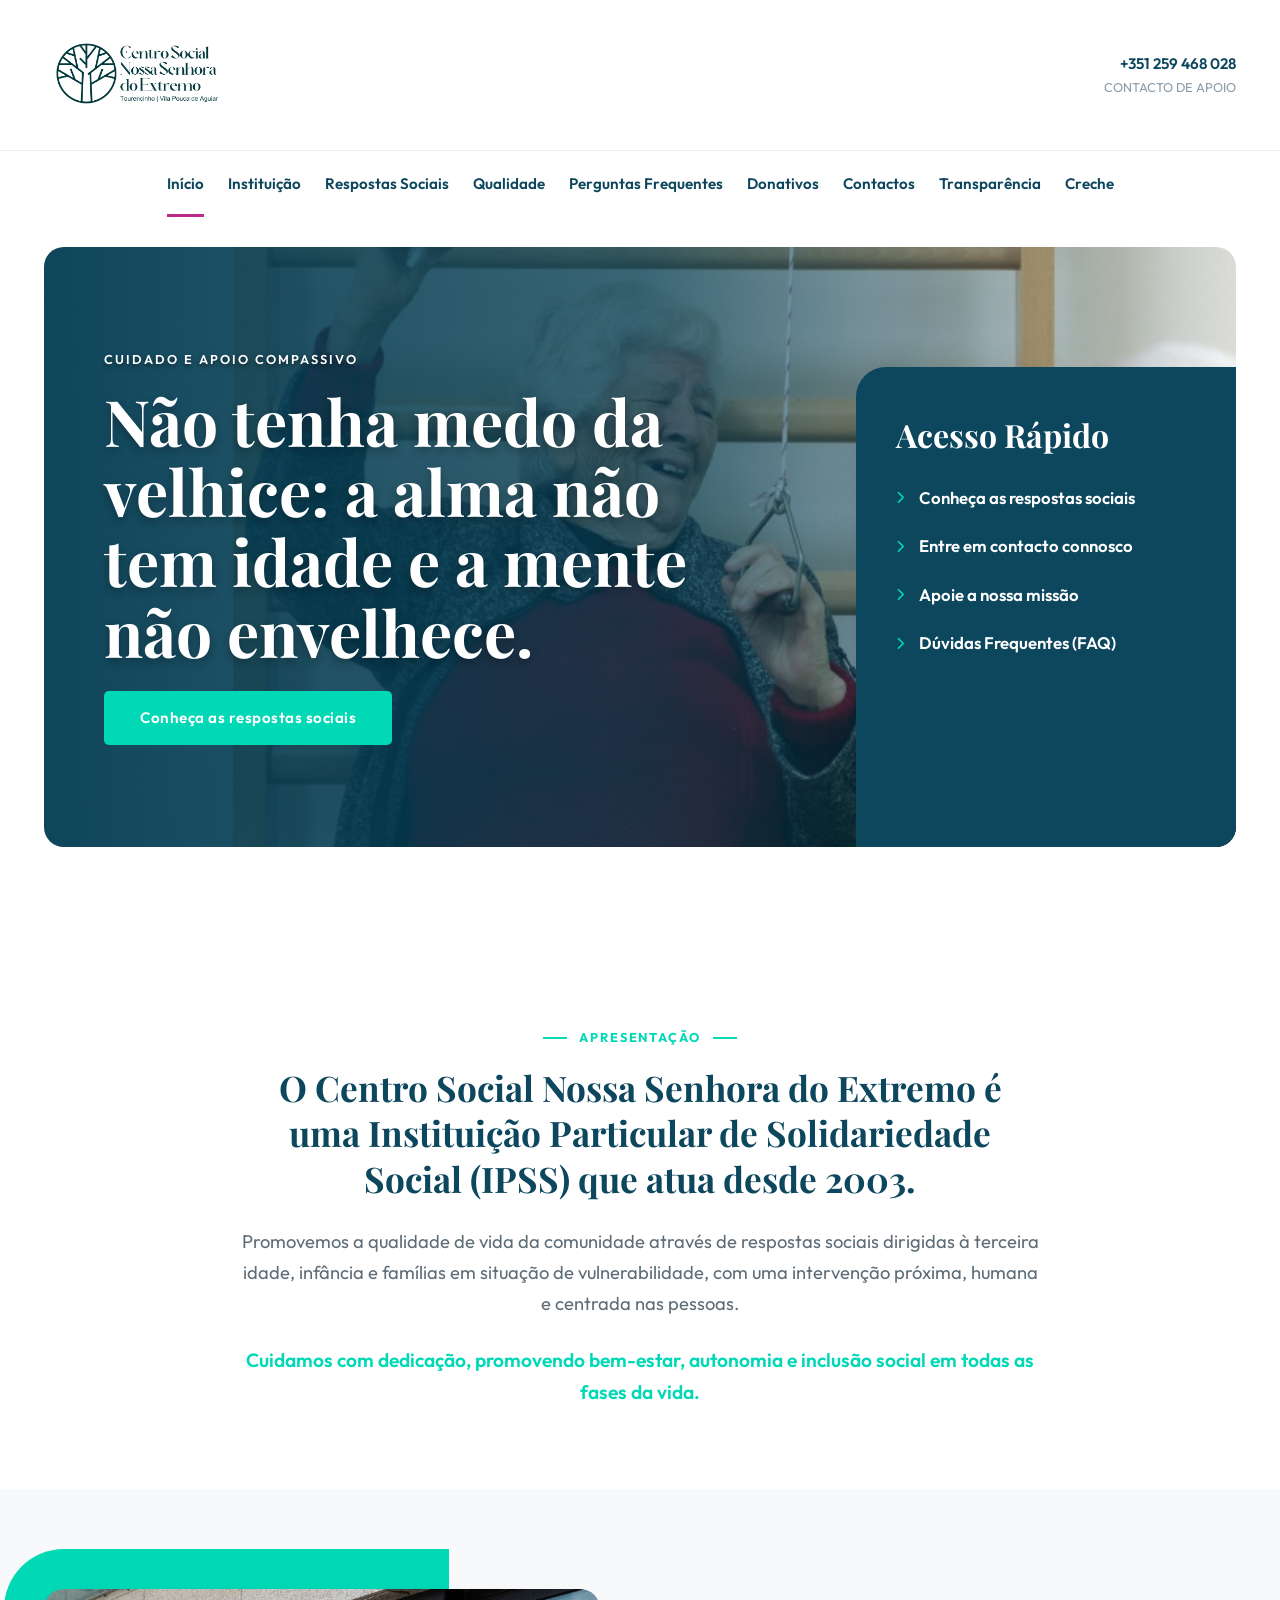
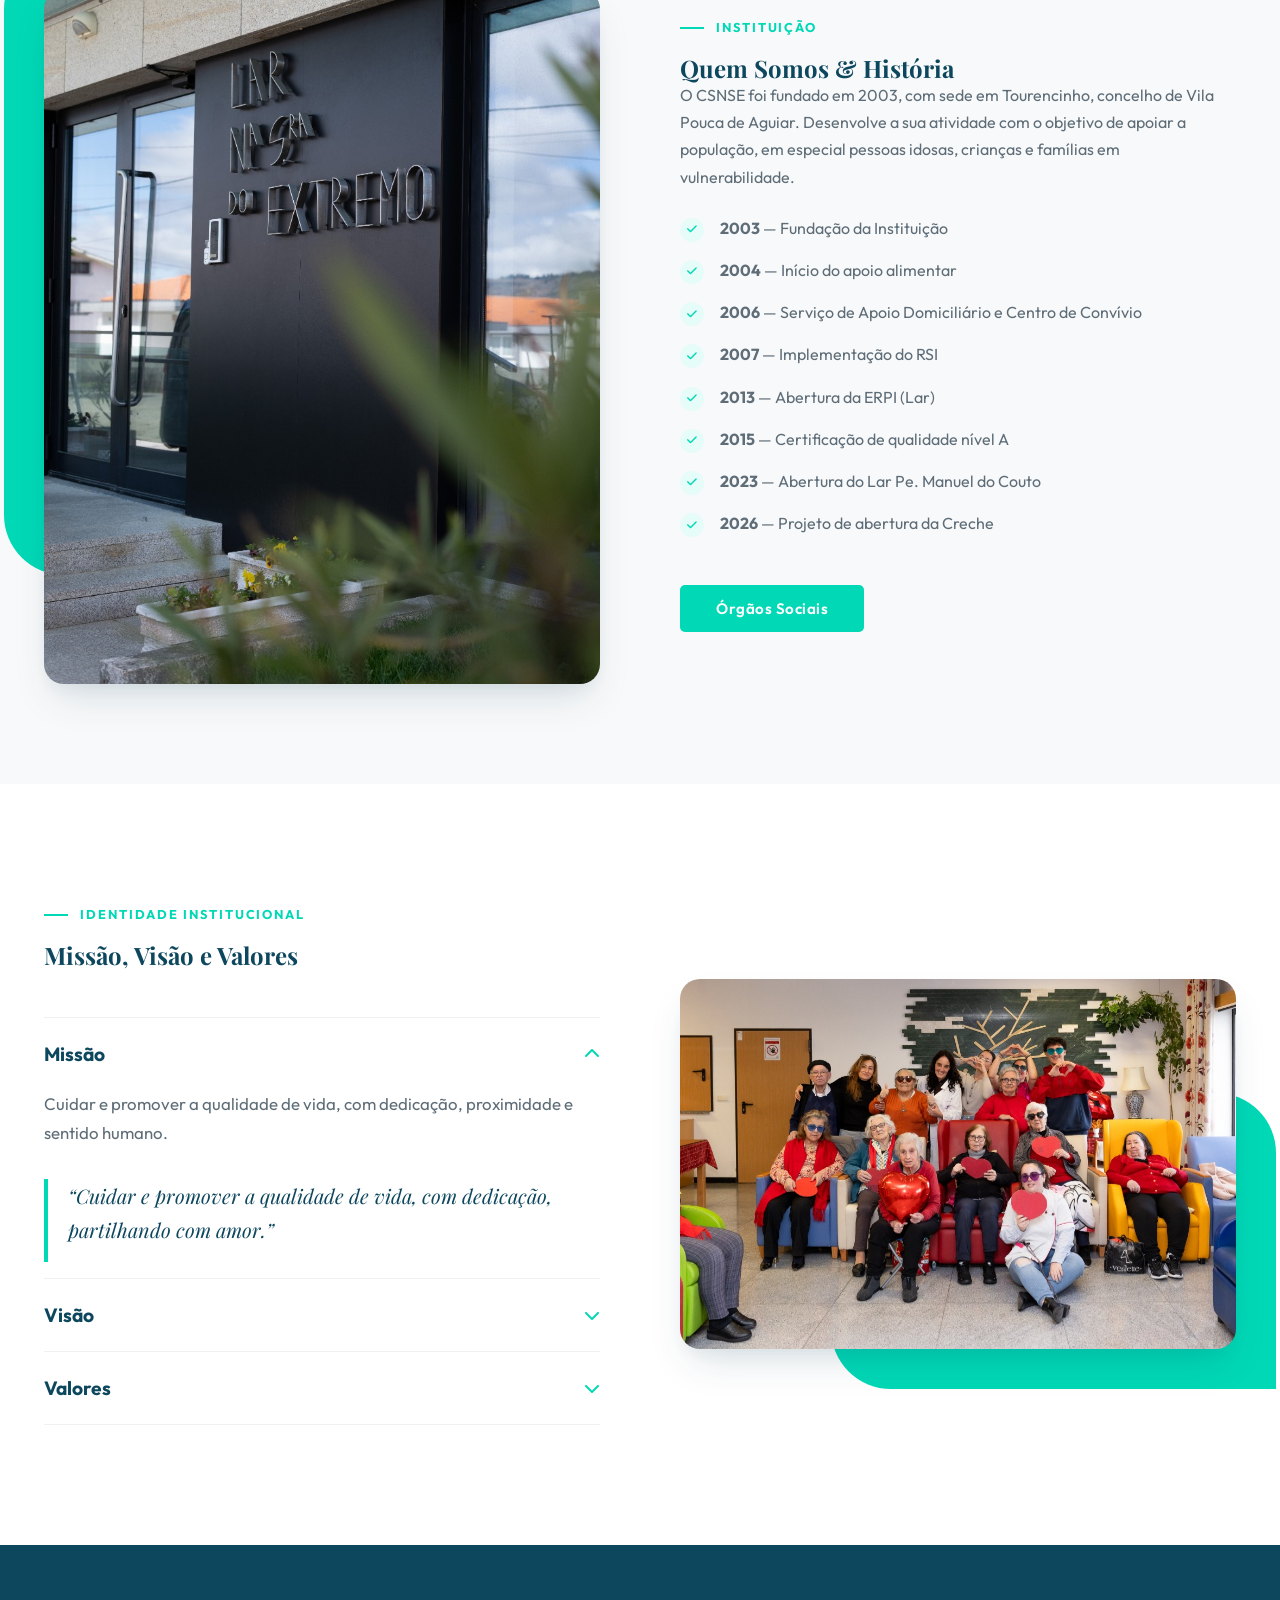
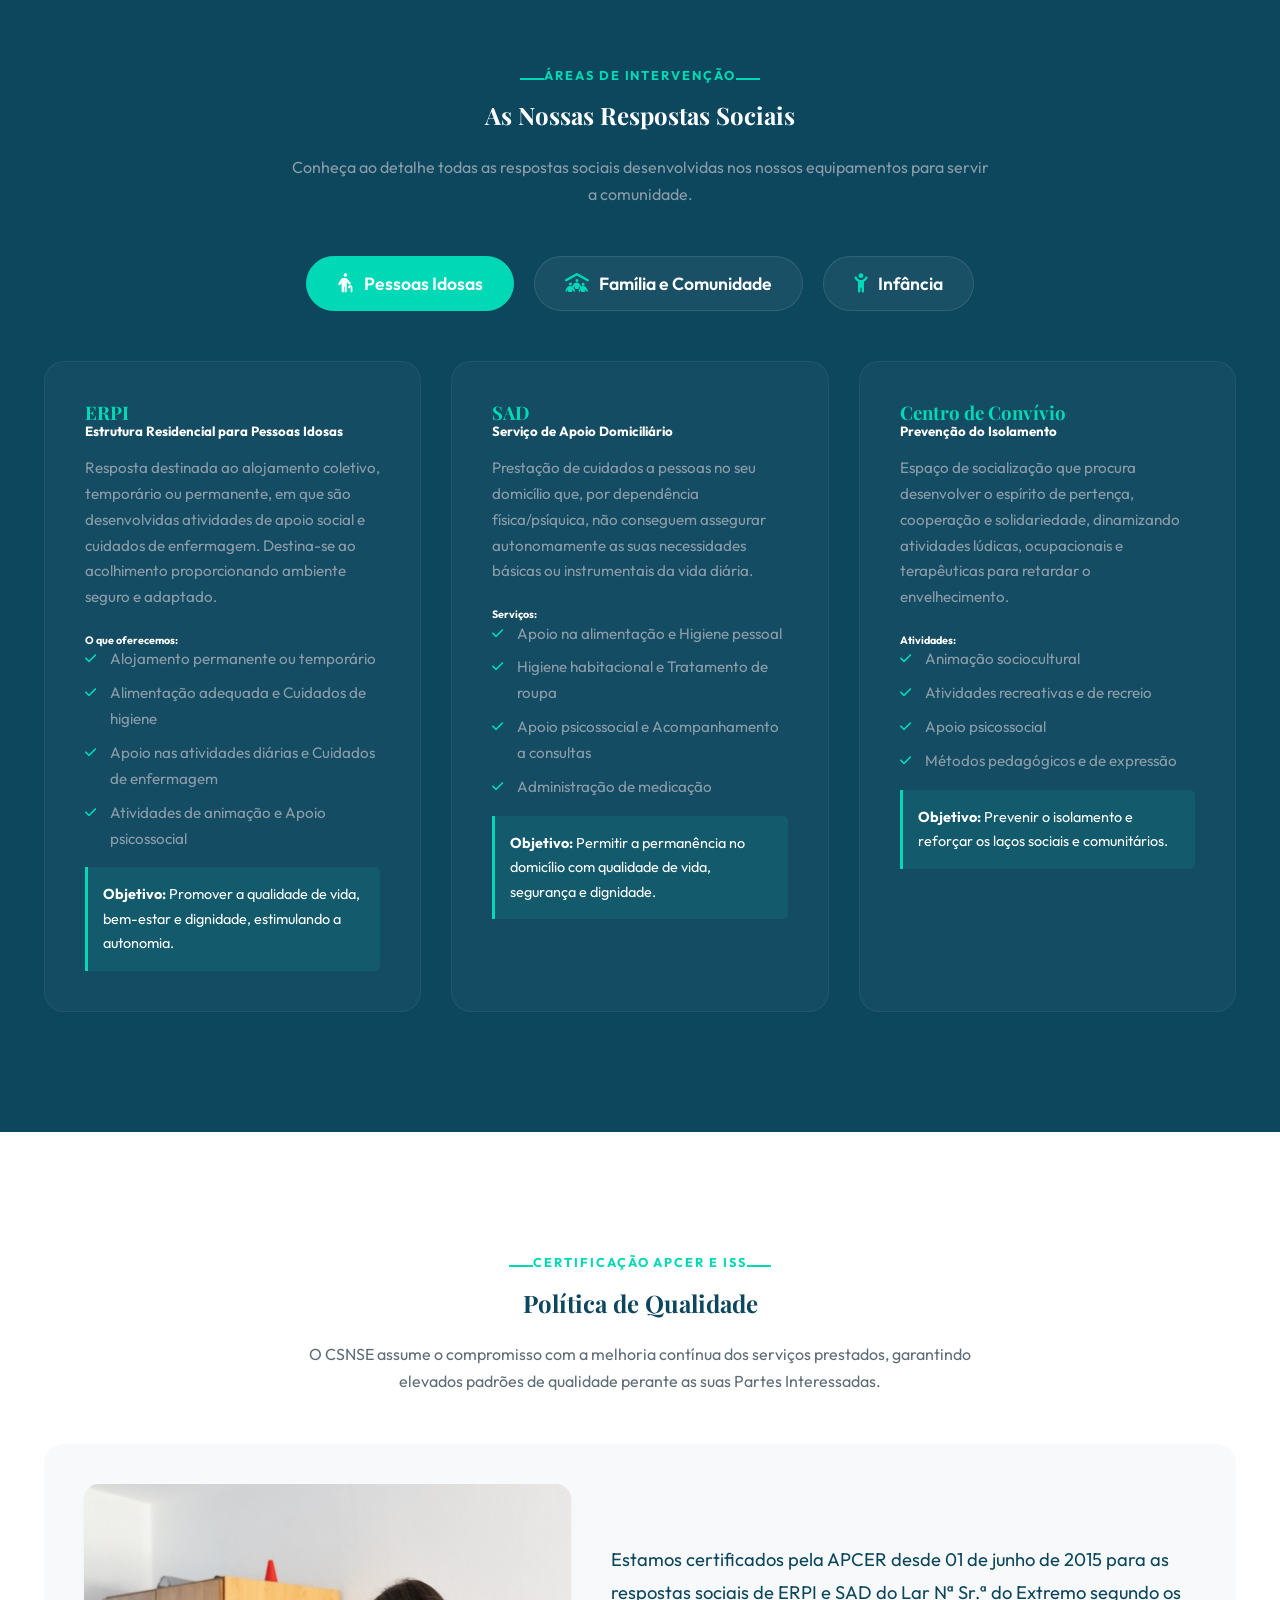
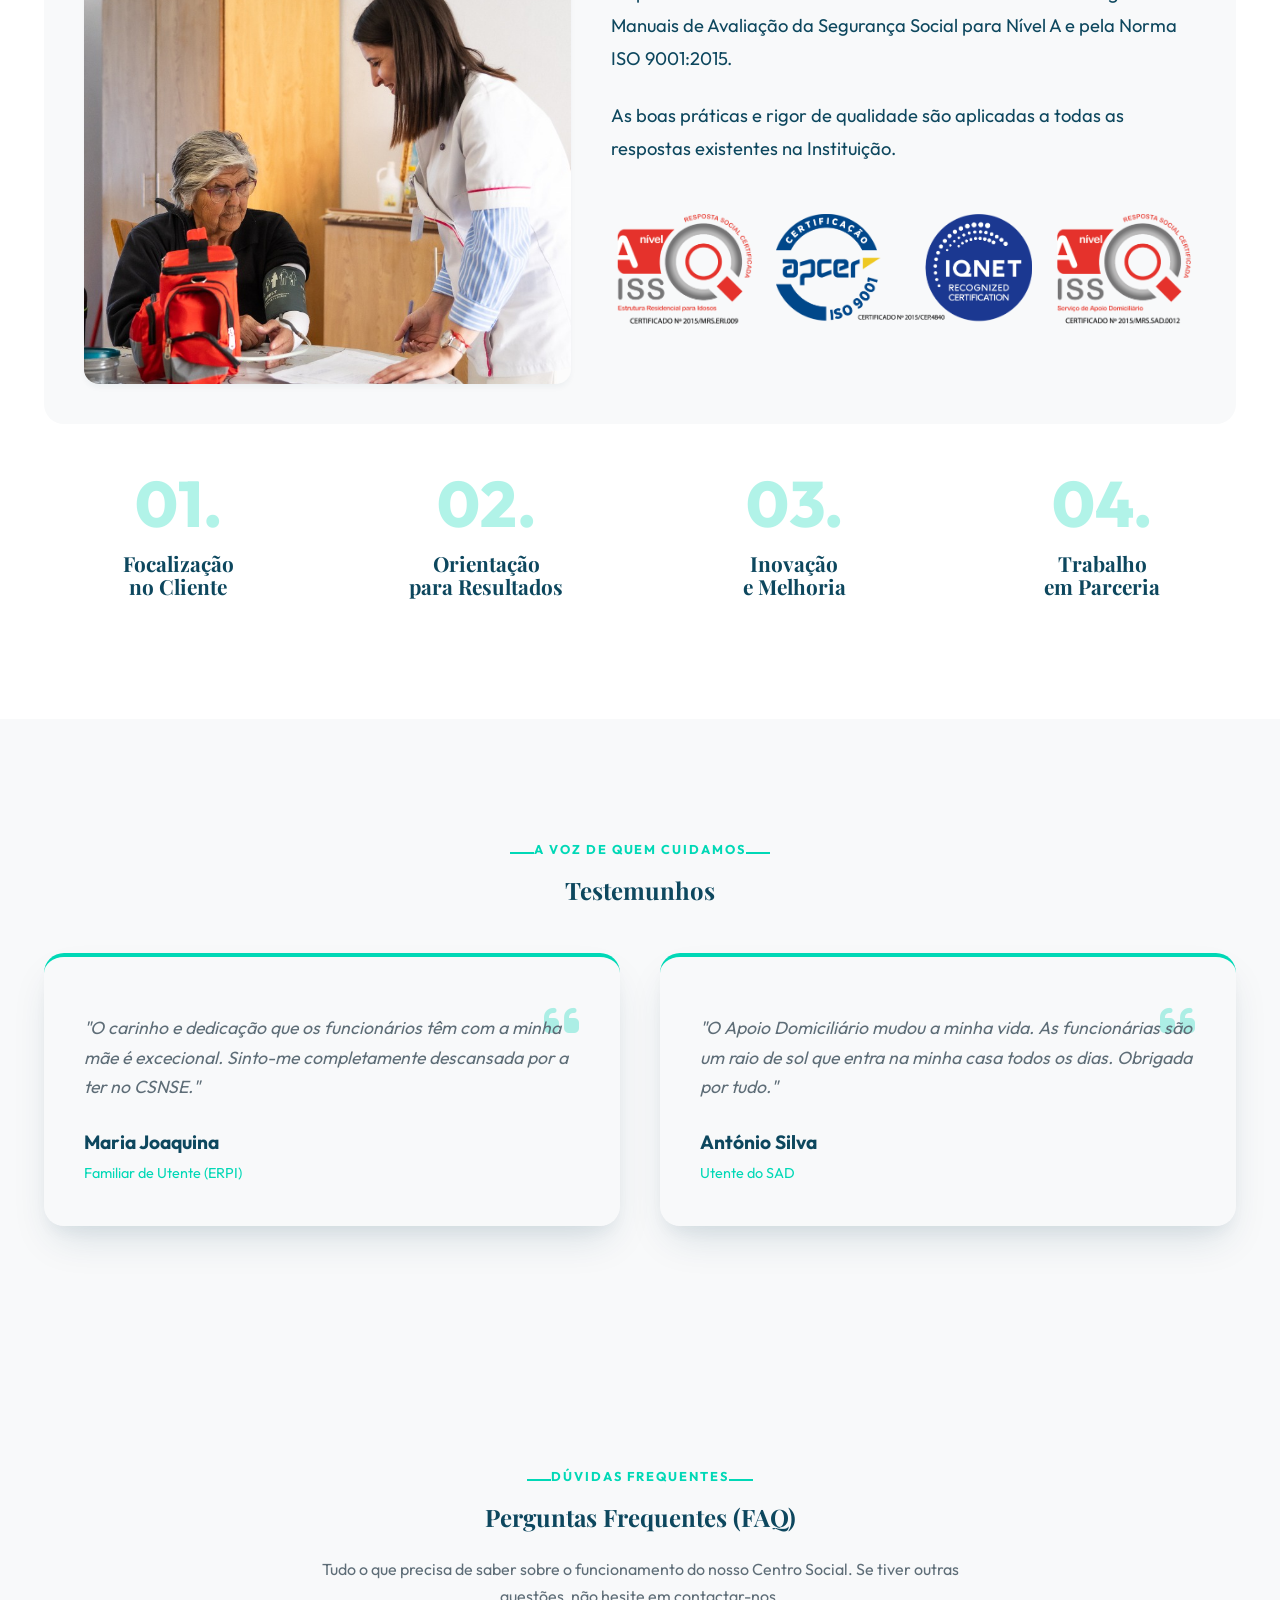
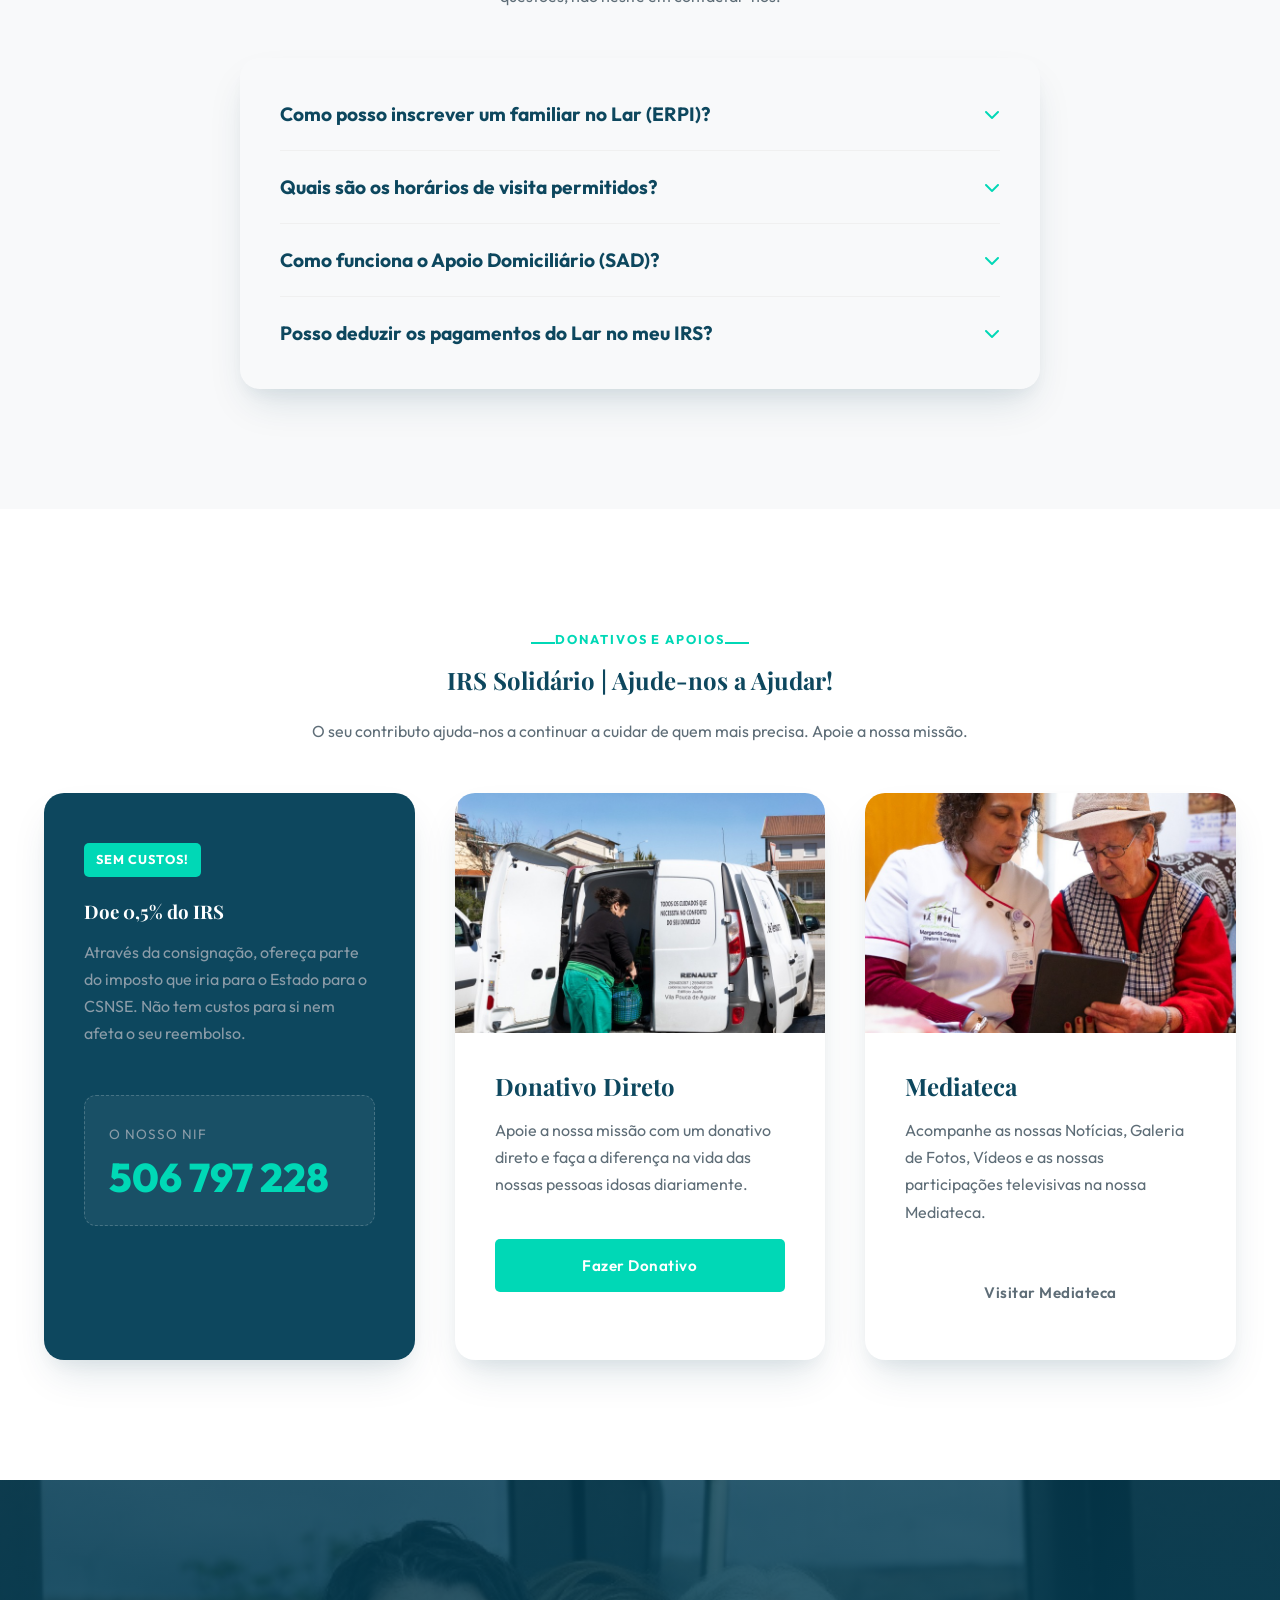
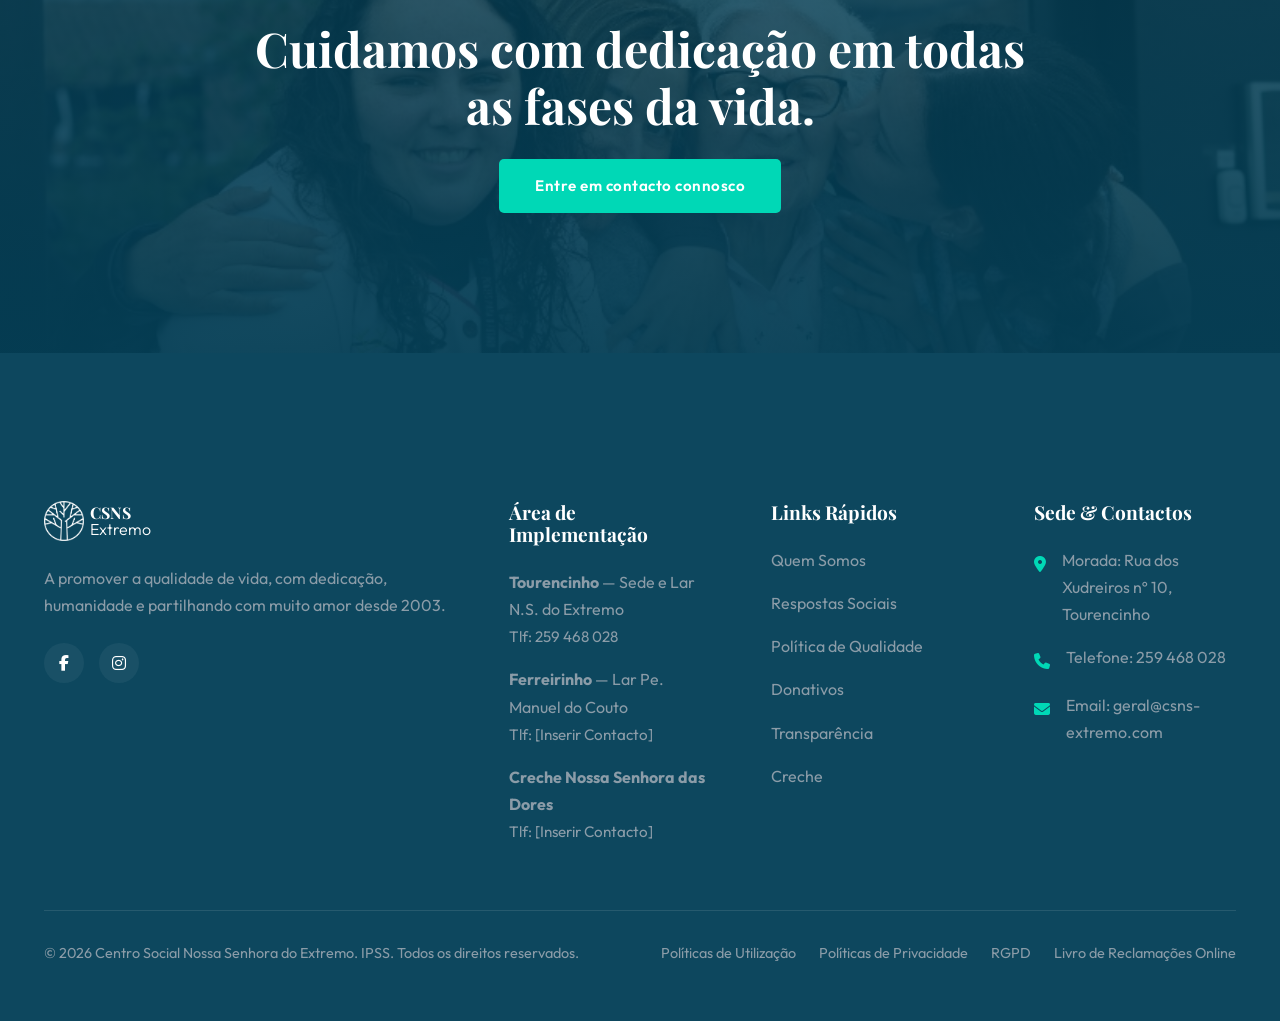
==== index.html @ 4bbce9ab "Adiciona os logotipos reais de certificacao na seccao Qualidade" ====
<!DOCTYPE html>
<html lang="pt-PT">
<head>
    <meta charset="UTF-8">
    <meta name="viewport" content="width=device-width, initial-scale=1.0">
    <title>Centro Social Nossa Senhora do Extremo - CSNSE | IPSS em Vila Pouca de Aguiar</title>
    <meta name="description" content="O CSNSE é uma IPSS em Tourencinho, Vila Pouca de Aguiar. Oferecemos ERPI, SAD, Centro de Convívio, RSI, Cantina Social e Creche. Cuidamos com dedicação desde 2003.">
    <meta property="og:title" content="Centro Social Nossa Senhora do Extremo - CSNSE">
    <meta property="og:description" content="Cuidamos com dedicação, promovendo bem-estar e inclusão social em todas as fases da vida.">
    <meta property="og:type" content="website">
    <link rel="icon" type="image/png" href="favicon.png">
    <link rel="stylesheet" href="style.css?v=2">
    <!-- Google Fonts -->
    <link rel="preconnect" href="https://fonts.googleapis.com">
    <link rel="preconnect" href="https://fonts.gstatic.com" crossorigin>
    <link href="https://fonts.googleapis.com/css2?family=Outfit:wght@300;400;500;600;700&family=Playfair+Display:ital,wght@0,400;0,600;0,700;1,400&display=swap" rel="stylesheet">
    <!-- Font Awesome -->
    <link rel="stylesheet" href="https://cdnjs.cloudflare.com/ajax/libs/font-awesome/6.4.0/css/all.min.css">
</head>
<body>
    <!-- Top Header Info -->
    <div class="header-info-bar">
        <div class="container d-flex">
            <a href="#" class="logo-area">
                <img src="images/logo.png" alt="CSNSE Logo" class="logo-img" style="height: 110px;">
            </a>
            
            <!-- Botão do Menu Mobile (Agora na mesma linha do Logo) -->
            <div class="mobile-menu-btn d-block-mobile"><i class="fa-solid fa-bars"></i></div>
            
            <div class="header-contact-info d-none-mobile">
                <div class="info-block">
                    <strong>+351 259 468 028</strong>
                    <span>CONTACTO DE APOIO</span>
                </div>
            </div>
        </div>
    </div>

    <!-- Navbar -->
    <nav class="navbar-main" id="navbar">
        <div class="container nav-container">
            <ul class="nav-links mx-auto">
                <li class="active"><a href="#home">Início</a></li>
                <li><a href="#about">Instituição</a></li>
                <li><a href="#services">Respostas Sociais</a></li>
                <li><a href="#quality">Qualidade</a></li>
                <li><a href="#faq">Perguntas Frequentes</a></li>
                <li><a href="#donate">Donativos</a></li>
                <li><a href="#contact">Contactos</a></li>
                <li><a href="transparencia.html">Transparência</a></li>
                <li><a href="creche.html">Creche</a></li>
            </ul>
        </div>
    </nav>

    <!-- Hero Section -->
    <section id="home" class="hero-section">
        <div class="container">
            <div class="hero-wrapper reveal">
                <img src="images/foto1.jpg" alt="Cuidado Idosos" class="hero-bg-img">
                
                <div class="hero-overlay-transparent">
                    <div class="hero-content-inner">
                        <span class="hero-subtitle">CUIDADO E APOIO COMPASSIVO</span>
                        <h1 class="hero-title">Não tenha medo da velhice: a alma não tem idade e a mente não envelhece.</h1>
                        <a href="#services" class="btn btn-teal mt-4">Conheça as respostas sociais</a>
                    </div>
                </div>
                
                <div class="hero-action-box shadow-premium">
                    <h3 class="serif-title text-white">Acesso Rápido</h3>
                    <ul class="action-list mt-4">
                        <li><a href="#services">Conheça as respostas sociais</a></li>
                        <li><a href="tel:+351259468028">Entre em contacto connosco</a></li>
                        <li><a href="#donate">Apoie a nossa missão</a></li>
                        <li><a href="#faq">Dúvidas Frequentes (FAQ)</a></li>
                    </ul>
                </div>
            </div>
        </div>
    </section>

    <!-- Introduction -->
    <section class="intro-section text-center">
        <div class="container">
            <div class="intro-content reveal">
                <span class="section-subtitle">APRESENTAÇÃO</span>
                <h2 class="serif-title text-navy mb-4">O Centro Social Nossa Senhora do Extremo é uma Instituição Particular de Solidariedade Social (IPSS) que atua desde 2003.</h2>
                <p>Promovemos a qualidade de vida da comunidade através de respostas sociais dirigidas à terceira idade, infância e famílias em situação de vulnerabilidade, com uma intervenção próxima, humana e centrada nas pessoas.</p>
                <div class="mt-4 text-teal fw-600" style="font-size: 1.2rem;">
                    Cuidamos com dedicação, promovendo bem-estar, autonomia e inclusão social em todas as fases da vida.
                </div>
            </div>
        </div>
    </section>

    <!-- Quem Somos (Image Left, Text Right) -->
    <section id="about" class="quem-somos-section bg-light">
        <div class="container">
            <div class="two-col-grid">
                <div class="image-col reveal-left">
                    <div class="teal-blob"></div>
                    <div class="img-frame">
                        <img src="images/foto2.jpg" alt="Quem Somos" class="rounded-img">
                    </div>
                </div>
                <div class="text-col reveal-right">
                    <span class="section-subtitle">INSTITUIÇÃO</span>
                    <h2 class="serif-title text-navy">Quem Somos & História</h2>
                    <p>O CSNSE foi fundado em 2003, com sede em Tourencinho, concelho de Vila Pouca de Aguiar. Desenvolve a sua atividade com o objetivo de apoiar a população, em especial pessoas idosas, crianças e famílias em vulnerabilidade.</p>
                    <ul class="custom-list mt-4 mb-5">
                        <li><div class="check-icon"><i class="fa-solid fa-check"></i></div> <div><strong>2003</strong> — Fundação da Instituição</div></li>
                        <li><div class="check-icon"><i class="fa-solid fa-check"></i></div> <div><strong>2004</strong> — Início do apoio alimentar</div></li>
                        <li><div class="check-icon"><i class="fa-solid fa-check"></i></div> <div><strong>2006</strong> — Serviço de Apoio Domiciliário e Centro de Convívio</div></li>
                        <li><div class="check-icon"><i class="fa-solid fa-check"></i></div> <div><strong>2007</strong> — Implementação do RSI</div></li>
                        <li><div class="check-icon"><i class="fa-solid fa-check"></i></div> <div><strong>2013</strong> — Abertura da ERPI (Lar)</div></li>
                        <li><div class="check-icon"><i class="fa-solid fa-check"></i></div> <div><strong>2015</strong> — Certificação de qualidade nível A</div></li>
                        <li><div class="check-icon"><i class="fa-solid fa-check"></i></div> <div><strong>2023</strong> — Abertura do Lar Pe. Manuel do Couto</div></li>
                        <li><div class="check-icon"><i class="fa-solid fa-check"></i></div> <div><strong>2026</strong> — Projeto de abertura da Creche</div></li>
                    </ul>

                    <div class="mt-4 mb-4">
                        <button id="openOrgaosModal" class="btn btn-teal">
                            Órgãos Sociais
                        </button>
                    </div>


                </div>
            </div>
        </div>
    </section>

    <!-- MVV Section (Accordion Style) -->
    <section class="mvv-section">
        <div class="container two-col-grid">
            <div class="text-col reveal-left">
                <span class="section-subtitle">IDENTIDADE INSTITUCIONAL</span>
                <h2 class="serif-title text-navy">Missão, Visão e Valores</h2>
                <div class="accordion-wrapper mt-5">
                    
                    <div class="accordion-item active">
                        <button class="accordion-header">
                            Missão
                            <span class="acc-icon"><i class="fa-solid fa-chevron-down"></i></span>
                        </button>
                        <div class="accordion-content">
                            <div class="accordion-inner">
                                <p>Cuidar e promover a qualidade de vida, com dedicação, proximidade e sentido humano.</p>
                                <p class="quote">“Cuidar e promover a qualidade de vida, com dedicação, partilhando com amor.”</p>
                            </div>
                        </div>
                    </div>

                    <div class="accordion-item">
                        <button class="accordion-header">
                            Visão
                            <span class="acc-icon"><i class="fa-solid fa-chevron-down"></i></span>
                        </button>
                        <div class="accordion-content">
                            <div class="accordion-inner">
                                <p>Ser uma instituição de referência pela qualidade e humanização dos serviços prestados, através de respostas sociais inovadoras e diferenciadas.</p>
                                <p class="quote">“Ser uma Instituição de referência pela qualidade e capacidade de humanização dos serviços prestados, através de respostas sociais inovadoras e diferenciadas, visando a excelência na prestação dos cuidados”.</p>
                            </div>
                        </div>
                    </div>

                    <div class="accordion-item">
                        <button class="accordion-header">
                            Valores
                            <span class="acc-icon"><i class="fa-solid fa-chevron-down"></i></span>
                        </button>
                        <div class="accordion-content">
                            <div class="accordion-inner">
                                <div class="values-tags mt-2">
                                    <span>Dedicação</span>
                                    <span>Melhoria</span>
                                    <span>Transparência</span>
                                    <span>Responsabilidade Social</span>
                                    <span>Inovação</span>
                                    <span>Qualidade</span>
                                </div>
                            </div>
                        </div>
                    </div>
                    
                </div>
            </div>
            <div class="image-col reveal-right">
                <div class="teal-blob-right"></div>
                <div class="img-frame">
                    <img src="images/foto3.jpg" alt="Valores" class="rounded-img position-relative z-1">
                </div>
            </div>
        </div>
    </section>

    <!-- Respostas Sociais Completas (Tabs System) -->
    <section id="services" class="respostas-tabs-section bg-navy text-white">
        <div class="container reveal">
            <div class="text-center mb-5">
                <span class="section-subtitle text-teal text-center d-block">ÁREAS DE INTERVENÇÃO</span>
                <h2 class="serif-title text-white mb-4">As Nossas Respostas Sociais</h2>
                <p class="text-light max-w-700 mx-auto">Conheça ao detalhe todas as respostas sociais desenvolvidas nos nossos equipamentos para servir a comunidade.</p>
            </div>

            <!-- Tab Buttons -->
            <div class="tabs-header">
                <button class="tab-btn active" data-target="tab-idosos"><i class="fa-solid fa-person-cane"></i> Pessoas Idosas</button>
                <button class="tab-btn" data-target="tab-familia"><i class="fa-solid fa-people-roof"></i> Família e Comunidade</button>
                <button class="tab-btn" data-target="tab-infancia"><i class="fa-solid fa-child-reaching"></i> Infância</button>
            </div>

            <!-- Tab Content: Pessoas Idosas -->
            <div class="tab-content active" id="tab-idosos">
                <div class="service-cards-grid">
                    <div class="service-detail-card">
                        <h3 class="serif-title text-teal">ERPI</h3>
                        <h5 class="text-white mb-3">Estrutura Residencial para Pessoas Idosas</h5>
                        <p class="text-light text-sm">Resposta destinada ao alojamento coletivo, temporário ou permanente, em que são desenvolvidas atividades de apoio social e cuidados de enfermagem. Destina-se ao acolhimento proporcionando ambiente seguro e adaptado.</p>
                        <h6 class="mt-4 text-white">O que oferecemos:</h6>
                        <ul class="text-light text-sm check-list">
                            <li>Alojamento permanente ou temporário</li>
                            <li>Alimentação adequada e Cuidados de higiene</li>
                            <li>Apoio nas atividades diárias e Cuidados de enfermagem</li>
                            <li>Atividades de animação e Apoio psicossocial</li>
                        </ul>
                        <div class="service-objective mt-3">
                            <strong>Objetivo:</strong> Promover a qualidade de vida, bem-estar e dignidade, estimulando a autonomia.
                        </div>
                    </div>

                    <div class="service-detail-card">
                        <h3 class="serif-title text-teal">SAD</h3>
                        <h5 class="text-white mb-3">Serviço de Apoio Domiciliário</h5>
                        <p class="text-light text-sm">Prestação de cuidados a pessoas no seu domicílio que, por dependência física/psíquica, não conseguem assegurar autonomamente as suas necessidades básicas ou instrumentais da vida diária.</p>
                        <h6 class="mt-4 text-white">Serviços:</h6>
                        <ul class="text-light text-sm check-list">
                            <li>Apoio na alimentação e Higiene pessoal</li>
                            <li>Higiene habitacional e Tratamento de roupa</li>
                            <li>Apoio psicossocial e Acompanhamento a consultas</li>
                            <li>Administração de medicação</li>
                        </ul>
                        <div class="service-objective mt-3">
                            <strong>Objetivo:</strong> Permitir a permanência no domicílio com qualidade de vida, segurança e dignidade.
                        </div>
                    </div>

                    <div class="service-detail-card">
                        <h3 class="serif-title text-teal">Centro de Convívio</h3>
                        <h5 class="text-white mb-3">Prevenção do Isolamento</h5>
                        <p class="text-light text-sm">Espaço de socialização que procura desenvolver o espírito de pertença, cooperação e solidariedade, dinamizando atividades lúdicas, ocupacionais e terapêuticas para retardar o envelhecimento.</p>
                        <h6 class="mt-4 text-white">Atividades:</h6>
                        <ul class="text-light text-sm check-list">
                            <li>Animação sociocultural</li>
                            <li>Atividades recreativas e de recreio</li>
                            <li>Apoio psicossocial</li>
                            <li>Métodos pedagógicos e de expressão</li>
                        </ul>
                        <div class="service-objective mt-3">
                            <strong>Objetivo:</strong> Prevenir o isolamento e reforçar os laços sociais e comunitários.
                        </div>
                    </div>
                </div>
            </div>

            <!-- Tab Content: Familia -->
            <div class="tab-content" id="tab-familia">
                <div class="service-cards-grid">
                    <div class="service-detail-card">
                        <h3 class="serif-title text-teal">RSI</h3>
                        <h5 class="text-white mb-3">Rendimento Social de Inserção</h5>
                        <p class="text-light text-sm">Medida de apoio social que visa promover a inclusão de pessoas e famílias em situação de vulnerabilidade.</p>
                        <h6 class="mt-4 text-white">Intervenção:</h6>
                        <ul class="text-light text-sm check-list">
                            <li>Acompanhamento social contínuo</li>
                            <li>Apoio na organização familiar</li>
                            <li>Promoção de competências pessoais e sociais</li>
                            <li>Encaminhamento para formação e emprego</li>
                        </ul>
                    </div>
                    
                    <div class="service-detail-card">
                        <h3 class="serif-title text-teal">Refeitório/Cantina Social</h3>
                        <h5 class="text-white mb-3">Apoio Alimentar</h5>
                        <p class="text-light text-sm">Resposta destinada ao fornecimento de refeições a pessoas e famílias em situação de fragilidade social e económica. Pode integrar outras atividades como higiene pessoal e tratamento de roupas.</p>
                        <div class="service-objective mt-4">
                            <strong>Objetivo:</strong> Garantir o acesso a alimentação adequada, contribuindo para a dignidade e segurança alimentar.
                        </div>
                    </div>
                </div>
            </div>

            <!-- Tab Content: Infancia -->
            <div class="tab-content" id="tab-infancia">
                <div class="service-cards-grid">
                    <div class="service-detail-card">
                        <h3 class="serif-title text-teal">Creche Nossa Senhora das Dores</h3>
                        <h5 class="text-white mb-3">Apoio à Infância e Família</h5>
                        <p class="text-light text-sm">Resposta social de natureza socioeducativa, dirigida a crianças até aos 3 anos, promovendo o seu desenvolvimento integral e apoiando as famílias durante o período de impedimento dos pais.</p>
                        <h6 class="mt-4 text-white">O que oferecemos:</h6>
                        <ul class="text-light text-sm check-list">
                            <li>Cuidados de alimentação, higiene e segurança</li>
                            <li>Atividades educativas e pedagógicas</li>
                            <li>Estimulação do desenvolvimento cognitivo, social e emocional</li>
                            <li>Ambiente seguro, afetivo e estruturado</li>
                        </ul>
                        <div class="service-objective mt-3">
                            <strong>Objetivo:</strong> Promover o desenvolvimento harmonioso da criança, em articulação com a família.
                        </div>
                    </div>
                </div>
            </div>
            
        </div>
    </section>

    <!-- Quality Section -->
    <section id="quality" class="quality-section">
        <div class="container">
            <div class="text-center mb-5 reveal">
                <span class="section-subtitle text-center d-block">CERTIFICAÇÃO APCER E ISS</span>
                <h2 class="serif-title text-navy mb-4">Política de Qualidade</h2>
                <p class="max-w-700 mx-auto">O CSNSE assume o compromisso com a melhoria contínua dos serviços prestados, garantindo elevados padrões de qualidade perante as suas Partes Interessadas.</p>
            </div>
            
            <div class="quality-image-wrapper reveal">
                <div class="quality-img-container">
                    <img src="images/foto4.jpg" alt="Qualidade">
                </div>
                <div class="quality-text-col">
                    <p>Estamos certificados pela APCER desde 01 de junho de 2015 para as respostas sociais de ERPI e SAD do Lar Nª Sr.ª do Extremo segundo os Manuais de Avaliação da Segurança Social para Nível A e pela Norma ISO 9001:2015.</p>
                    <p>As boas práticas e rigor de qualidade são aplicadas a todas as respostas existentes na Instituição.</p>
                    <div class="quality-badges-row" style="flex-wrap: wrap; justify-content: center; gap: 24px; margin-top: 25px; max-width: 100%;">
                        <div class="quality-cert-badge pulse" style="background-color: transparent; box-shadow: none; width: auto; height: 110px;">
                            <img src="images/logo0001.png" alt="Nível A ISS ERPI" style="height: 100%; width: auto; object-fit: contain;">
                        </div>
                        <div class="quality-cert-badge pulse" style="background-color: transparent; box-shadow: none; width: auto; height: 110px;">
                            <img src="images/logo00.png" alt="APCER e IQNet Certificação" style="height: 100%; width: auto; object-fit: contain;">
                        </div>
                        <div class="quality-cert-badge pulse" style="background-color: transparent; box-shadow: none; width: auto; height: 110px;">
                            <img src="images/logo0002.png" alt="Nível A ISS SAD" style="height: 100%; width: auto; object-fit: contain;">
                        </div>
                    </div>
                </div>
            </div>

            <div class="stats-grid mt-5 reveal">
                <div class="stat-item">
                    <div class="stat-number text-teal">01.</div>
                    <h4 class="serif-title text-navy">Focalização<br>no Cliente</h4>
                </div>
                <div class="stat-item">
                    <div class="stat-number text-teal">02.</div>
                    <h4 class="serif-title text-navy">Orientação<br>para Resultados</h4>
                </div>
                <div class="stat-item">
                    <div class="stat-number text-teal">03.</div>
                    <h4 class="serif-title text-navy">Inovação<br>e Melhoria</h4>
                </div>
                <div class="stat-item">
                    <div class="stat-number text-teal">04.</div>
                    <h4 class="serif-title text-navy">Trabalho<br>em Parceria</h4>
                </div>
            </div>
        </div>
    </section>

    <!-- Testemunhos / Prova Social -->
    <section class="testimonials-section bg-light">
        <div class="container reveal">
            <div class="text-center mb-5">
                <span class="section-subtitle text-center d-block">A VOZ DE QUEM CUIDAMOS</span>
                <h2 class="serif-title text-navy mb-4">Testemunhos</h2>
            </div>
            
            <div class="testimonials-grid">
                <div class="testimonial-card shadow-premium bg-white">
                    <div class="quote-icon text-teal"><i class="fa-solid fa-quote-left"></i></div>
                    <p class="mt-3">"O carinho e dedicação que os funcionários têm com a minha mãe é excecional. Sinto-me completamente descansada por a ter no CSNSE."</p>
                    <div class="testimonial-author mt-4">
                        <strong>Maria Joaquina</strong>
                        <span>Familiar de Utente (ERPI)</span>
                    </div>
                </div>
                <div class="testimonial-card shadow-premium bg-white">
                    <div class="quote-icon text-teal"><i class="fa-solid fa-quote-left"></i></div>
                    <p class="mt-3">"O Apoio Domiciliário mudou a minha vida. As funcionárias são um raio de sol que entra na minha casa todos os dias. Obrigada por tudo."</p>
                    <div class="testimonial-author mt-4">
                        <strong>António Silva</strong>
                        <span>Utente do SAD</span>
                    </div>
                </div>
            </div>
        </div>
    </section>

    <!-- FAQ Section -->
    <section id="faq" class="faq-section bg-light">
        <div class="container reveal">
            <div class="text-center mb-5">
                <span class="section-subtitle text-center d-block">DÚVIDAS FREQUENTES</span>
                <h2 class="serif-title text-navy mb-4">Perguntas Frequentes (FAQ)</h2>
                <p class="max-w-700 mx-auto">Tudo o que precisa de saber sobre o funcionamento do nosso Centro Social. Se tiver outras questões, não hesite em contactar-nos.</p>
            </div>

            <div class="accordion-wrapper mx-auto shadow-premium bg-white" style="max-width: 800px; border-radius: 20px; padding: 20px 40px; border-top: none;">
                <div class="accordion-item">
                    <button class="accordion-header">
                        Como posso inscrever um familiar no Lar (ERPI)?
                        <span class="acc-icon"><i class="fa-solid fa-chevron-down"></i></span>
                    </button>
                    <div class="accordion-content">
                        <div class="accordion-inner">
                            <p>A inscrição deve ser feita presencialmente nos nossos serviços administrativos ou preenchendo o formulário de pré-inscrição disponível na Secretaria. Todos os documentos necessários e informações detalhadas podem ser consultados no nosso Folheto Informativo, disponível nas nossas instalações. Ou através do link <a href="#" id="openInformativoModal" class="text-teal text-decoration-underline fw-600">INFORMATIVO</a>.</p>
                        </div>
                    </div>
                </div>

                <div class="accordion-item">
                    <button class="accordion-header">
                        Quais são os horários de visita permitidos?
                        <span class="acc-icon"><i class="fa-solid fa-chevron-down"></i></span>
                    </button>
                    <div class="accordion-content">
                        <div class="accordion-inner">
                            <p>O nosso horário de visitas é livre! Somos uma casa "aberta" e não temos por isso horário de visitas fixado, podendo conviver com o seu familiar de acordo com as suas necessidades de agenda, durante a semana ou ao fim-de-semana.</p>
                        </div>
                    </div>
                </div>

                <div class="accordion-item">
                    <button class="accordion-header">
                        Como funciona o Apoio Domiciliário (SAD)?
                        <span class="acc-icon"><i class="fa-solid fa-chevron-down"></i></span>
                    </button>
                    <div class="accordion-content">
                        <div class="accordion-inner">
                            <p>A nossa equipa dedicada desloca-se a casa do utente nos dias acordados para prestar cuidados de higiene, entregar refeições, limpar a habitação ou tratar da roupa. O plano é sempre desenhado à medida das necessidades de cada pessoa e família.</p>
                        </div>
                    </div>
                </div>

                <div class="accordion-item" style="border-bottom: none;">
                    <button class="accordion-header">
                        Posso deduzir os pagamentos do Lar no meu IRS?
                        <span class="acc-icon"><i class="fa-solid fa-chevron-down"></i></span>
                    </button>
                    <div class="accordion-content">
                        <div class="accordion-inner">
                            <p>Sim. Os valores mensais pagos pela família ou pelo próprio utente podem ser colocados como despesas de saúde e/ou apoio domiciliário/lares na declaração de IRS, obtendo os respetivos benefícios fiscais previstos na lei em vigor.</p>
                        </div>
                    </div>
                </div>
            </div>
        </div>
    </section>

    <!-- Donate / IRS Section (Card style) -->
    <section id="donate" class="donate-section">
        <div class="container">
            <div class="text-center mb-5 reveal">
                <span class="section-subtitle text-center d-block">DONATIVOS E APOIOS</span>
                <h2 class="serif-title text-navy mb-4">IRS Solidário | Ajude-nos a Ajudar!</h2>
                <p class="max-w-700 mx-auto">O seu contributo ajuda-nos a continuar a cuidar de quem mais precisa. Apoie a nossa missão.</p>
            </div>
            
            <div class="cards-grid-3">
                <div class="c-card bg-navy text-white shadow-premium reveal-up" style="transition-delay: 0.1s;">
                    <span class="badge bg-teal">Sem Custos!</span>
                    <h3 class="serif-title mt-4 text-white">Doe 0,5% do IRS</h3>
                    <p class="text-light mt-3">Através da consignação, ofereça parte do imposto que iria para o Estado para o CSNSE. Não tem custos para si nem afeta o seu reembolso.</p>
                    <div class="nif-highlight mt-5">
                        <span class="nif-label">O nosso NIF</span>
                        <div class="nif-number text-teal">506 797 228</div>
                    </div>
                </div>
                
                <div class="c-card has-image shadow-premium reveal-up" style="transition-delay: 0.2s;">
                    <div class="card-img-wrapper">
                        <img src="images/foto5.jpg" alt="Apoio a Idosos" class="card-img-top">
                    </div>
                    <div class="c-card-body">
                        <h3 class="serif-title text-navy">Donativo Direto</h3>
                        <p>Apoie a nossa missão com um donativo direto e faça a diferença na vida das nossas pessoas idosas diariamente.</p>
                        <a href="#contact" class="btn btn-teal mt-4 w-100 text-center">Fazer Donativo</a>
                    </div>
                </div>

                <div class="c-card has-image shadow-premium reveal-up" style="transition-delay: 0.3s;">
                    <div class="card-img-wrapper">
                        <img src="images/foto6.jpg" alt="Mediateca" class="card-img-top">
                    </div>
                    <div class="c-card-body">
                        <h3 class="serif-title text-navy">Mediateca</h3>
                        <p>Acompanhe as nossas Notícias, Galeria de Fotos, Vídeos e as nossas participações televisivas na nossa Mediateca.</p>
                        <a href="#" class="btn btn-navy mt-4 w-100 text-center">Visitar Mediateca</a>
                    </div>
                </div>
            </div>
        </div>
    </section>

    <!-- Bottom CTA Image Section -->
    <section class="bottom-cta position-relative">
        <img src="images/foto7.jpg" alt="CTA Background" class="cta-bg">
        <div class="bottom-cta-overlay">
            <div class="container text-center reveal">
                <h2 class="serif-title text-white">Cuidamos com dedicação em todas as fases da vida.</h2>
                <a href="tel:+351259468028" class="btn btn-teal mt-4">Entre em contacto connosco</a>
            </div>
        </div>
    </section>

    <!-- Footer -->
    <footer id="contact" class="site-footer bg-navy text-light">
        <div class="container mt-5">
            <div class="footer-grid">
                <div class="footer-col brand-col">
                    <a href="#" class="logo text-white d-flex align-items-center mb-4" style="gap: 6px;">
                        <img src="images/logo-tree-white.png" alt="CSNSE Logo" class="footer-logo-img" style="height: 40px;">
                        <span class="logo-text serif-title text-white">CSNS<span class="fw-300">Extremo</span></span>
                    </a>
                    <p class="mb-4 text-light pe-4">A promover a qualidade de vida, com dedicação, humanidade e partilhando com muito amor desde 2003.</p>
                    <div class="footer-socials">
                        <a href="#"><i class="fa-brands fa-facebook-f"></i></a>
                        <a href="#"><i class="fa-brands fa-instagram"></i></a>
                    </div>
                </div>
                
                <div class="footer-col">
                    <h4 class="serif-title text-white mb-4 footer-heading">Área de Implementação</h4>
                    <ul class="footer-links">
                        <li><strong>Tourencinho</strong> &mdash; Sede e Lar N.S. do Extremo<br><span class="text-sm">Tlf: 259 468 028</span></li>
                        <li><strong>Ferreirinho</strong> &mdash; Lar Pe. Manuel do Couto<br><span class="text-sm">Tlf: [Inserir Contacto]</span></li>
                        <li><strong>Creche Nossa Senhora das Dores</strong><br><span class="text-sm">Tlf: [Inserir Contacto]</span></li>
                    </ul>
                </div>
                
                <div class="footer-col">
                    <h4 class="serif-title text-white mb-4 footer-heading">Links Rápidos</h4>
                    <ul class="footer-links">
                        <li><a href="#about">Quem Somos</a></li>
                        <li><a href="#services">Respostas Sociais</a></li>
                        <li><a href="#quality">Política de Qualidade</a></li>
                        <li><a href="#donate">Donativos</a></li>
                        <li><a href="transparencia.html">Transparência</a></li>
                        <li><a href="creche.html">Creche</a></li>
                    </ul>
                </div>
                
                <div class="footer-col">
                    <h4 class="serif-title text-white mb-4 footer-heading">Sede & Contactos</h4>
                    <ul class="footer-contact">
                        <li>
                            <div class="fc-icon"><i class="fa-solid fa-location-dot"></i></div>
                            <div>Morada: Rua dos Xudreiros nº 10,<br>Tourencinho</div>
                        </li>
                        <li>
                            <div class="fc-icon"><i class="fa-solid fa-phone"></i></div>
                            <div>Telefone: 259 468 028</div>
                        </li>
                        <li>
                            <div class="fc-icon"><i class="fa-solid fa-envelope"></i></div>
                            <div>Email: geral@csns-extremo.com</div>
                        </li>
                    </ul>
                </div>
            </div>
            
            <div class="footer-bottom mt-5">
                <p>&copy; 2026 Centro Social Nossa Senhora do Extremo. IPSS. Todos os direitos reservados.</p>
                <div class="footer-legal">
                    <a href="#" class="legal-modal-trigger" data-title="Políticas de Utilização">Políticas de Utilização</a>
                    <a href="#" class="legal-modal-trigger" data-title="Políticas de Privacidade">Políticas de Privacidade</a>
                    <a href="#" class="legal-modal-trigger" data-title="RGPD">RGPD</a>
                    <a href="https://www.livroreclamacoes.pt/" target="_blank">Livro de Reclamações Online</a>
                </div>
            </div>
        </div>
    </footer>

    <!-- Back to Top Button -->
    <a href="#" class="back-to-top" id="backToTop"><i class="fa-solid fa-arrow-up"></i></a>

    <!-- Legal Modal -->
    <div class="custom-modal-overlay" id="legalModal">
        <div class="custom-modal">
            <button class="close-modal" id="closeLegalModal"><i class="fa-solid fa-xmark"></i></button>
            <div class="modal-header">
                <i class="fa-solid fa-file-shield modal-icon pulse"></i>
                <h3 class="serif-title text-navy" id="legalModalTitle">Documento</h3>
            </div>
            <div class="modal-body">
                <p>Este documento está atualmente a ser atualizado para garantir a máxima transparência e conformidade com as normas em vigor. Será disponibilizado muito em breve.</p>
                <p>O <strong>Centro Social Nossa Senhora do Extremo</strong> tem como prioridade a segurança e a privacidade de todos os seus utentes e parceiros.</p>
            </div>
        </div>
    </div>

    <!-- Órgãos Sociais Modal -->
    <div class="custom-modal-overlay" id="orgaosModal">
        <div class="custom-modal" style="max-width: 800px; width: 95%;">
            <button class="close-modal" id="closeOrgaosModal"><i class="fa-solid fa-xmark"></i></button>
            <div class="modal-header">
                <h3 class="serif-title text-navy">Órgãos Sociais</h3>
            </div>
            <div class="modal-body text-center">
                <div id="orgaosModalPlaceholder" style="display: none; padding: 40px 20px; border: 2px dashed var(--border-color); border-radius: 8px;">
                    <i class="fa-regular fa-image" style="font-size: 3rem; color: var(--text-light); margin-bottom: 15px; display: block;"></i>
                    <p style="color: var(--text-main); font-weight: 500; margin-bottom: 5px;">Imagem dos Órgãos Sociais</p>
                </div>
                <img id="orgaosModalImg" src="images/orgaos_sociais.png" alt="Órgãos Sociais" style="width: 100%; height: auto; border-radius: 8px; box-shadow: var(--shadow-md); display: block; margin: 0 auto;">
            </div>
        </div>
    </div>

    <!-- Informativo Modal (PDF Viewer) -->
    <div class="custom-modal-overlay" id="informativoModal">
        <div class="custom-modal" style="max-width: 1000px; width: 95%; height: 90vh; display: flex; flex-direction: column; padding: 20px;">
            <button class="close-modal" id="closeInformativoModal" style="top: 15px; right: 15px;"><i class="fa-solid fa-xmark"></i></button>
            <div class="modal-header" style="margin-bottom: 10px; padding-bottom: 10px; flex-shrink: 0; border-bottom: 1px solid var(--border-color);">
                <h3 class="serif-title text-navy">Folheto Informativo</h3>
            </div>
            <div class="modal-body" style="flex-grow: 1; padding: 0; overflow: hidden; position: relative;">
                <iframe src="3%20flyer/Fl.01%20-%20Centro%20Social%20Nossa%20Senhora%20do%20Extremo.pdf" width="100%" height="100%" style="border: none; border-radius: 8px;"></iframe>
            </div>
        </div>
    </div>

    <script src="script.js"></script>
</body>
</html>
---- style.css ----
/* CSS Custom Properties - Premium Palette matching the Screenshot */
:root {
    --teal: #00d8b6;
    --teal-dark: #00b098;
    --teal-light: #e6fcf8;

    --navy: #0d475e;
    --navy-light: #065a7a;
    --navy-dark: #092d3b;

    --magenta: #bc2b88;
    --magenta-dark: #991e6c;

    --text-main: #5e6d77;
    --text-light: #8B9CA8;
    --text-white: #FFFFFF;

    --bg-light: #f8f9fa;
    --bg-white: #FFFFFF;
    --border-color: #f0f0f0;

    --shadow-sm: 0 4px 6px -1px rgba(4, 62, 85, 0.05);
    --shadow-md: 0 10px 15px -3px rgba(4, 62, 85, 0.08);
    --shadow-premium: 0 20px 40px -10px rgba(4, 62, 85, 0.15), 0 10px 15px -5px rgba(4, 62, 85, 0.05);

    --transition: all 0.4s cubic-bezier(0.16, 1, 0.3, 1);
}

/* Reset & Base */
* {
    margin: 0;
    padding: 0;
    box-sizing: border-box;
    font-family: 'Outfit', sans-serif;
    -webkit-font-smoothing: antialiased;
    -moz-osx-font-smoothing: grayscale;
}

html {
    scroll-behavior: smooth;
}

body {
    background-color: var(--bg-white);
    color: var(--text-main);
    line-height: 1.7;
    font-size: 16px;
    overflow-x: hidden;
}

a {
    text-decoration: none;
    color: inherit;
    transition: var(--transition);
}

ul {
    list-style: none;
}

/* Typography */
h1,
h2,
h3,
h4,
h5,
h6 {
    color: var(--navy);
    font-weight: 700;
    line-height: 1.15;
}

.serif-title {
    font-family: 'Playfair Display', serif;
    font-weight: 700;
}

p {
    margin-bottom: 1rem;
}

.fw-600 {
    font-weight: 600;
}

.section-subtitle {
    color: var(--teal);
    font-size: 0.8rem;
    font-weight: 700;
    letter-spacing: 0.15em;
    text-transform: uppercase;
    margin-bottom: 1rem;
    display: flex;
    align-items: center;
    gap: 12px;
}

.section-subtitle::before {
    content: '';
    display: inline-block;
    width: 24px;
    height: 2px;
    background-color: var(--teal);
}

.text-center .section-subtitle {
    justify-content: center;
}

.text-center .section-subtitle::after {
    content: '';
    display: inline-block;
    width: 24px;
    height: 2px;
    background-color: var(--teal);
}

/* Layout Utilities */
.container {
    max-width: 1240px;
    margin: 0 auto;
    padding: 0 24px;
}

.d-flex {
    display: flex;
}

.justify-content-between {
    justify-content: space-between;
}

.align-items-center {
    align-items: center;
}

.mx-auto {
    margin-left: auto;
    margin-right: auto;
}

.ms-1 {
    margin-left: 0.25rem;
}

.bg-navy {
    background-color: var(--navy) !important;
}

.bg-light {
    background-color: var(--bg-light) !important;
}

.bg-teal {
    background-color: var(--teal) !important;
}

.bg-magenta {
    background-color: var(--magenta) !important;
}

.text-navy {
    color: var(--navy) !important;
}

.text-teal {
    color: var(--teal) !important;
}

.text-magenta {
    color: var(--magenta) !important;
}

.text-white {
    color: var(--text-white) !important;
}

.text-light {
    color: var(--text-light) !important;
}

.text-sm {
    font-size: 0.95rem;
}

.shadow-premium {
    box-shadow: var(--shadow-premium);
}

.mt-2 {
    margin-top: 0.5rem;
}

.mt-3 {
    margin-top: 1rem;
}

.mt-4 {
    margin-top: 1.5rem;
}

.mt-5 {
    margin-top: 3rem;
}

.mb-3 {
    margin-bottom: 1rem;
}

.mb-4 {
    margin-bottom: 1.5rem;
}

.mb-5 {
    margin-bottom: 3rem;
}

.max-w-700 {
    max-width: 700px;
}

.d-block {
    display: block;
}

.text-center {
    text-align: center;
}

.position-relative {
    position: relative;
}

.z-1 {
    z-index: 1;
}

.fw-300 {
    font-weight: 300;
}

/* Buttons Premium */
.btn {
    display: inline-flex;
    align-items: center;
    justify-content: center;
    padding: 14px 36px;
    border-radius: 5px;
    font-weight: 600;
    font-size: 0.95rem;
    letter-spacing: 0.5px;
    cursor: pointer;
    border: none;
    transition: var(--transition);
}

.btn-teal {
    background-color: var(--teal);
    color: var(--text-white);
}

.btn-teal:hover {
    background-color: var(--navy);
}

.btn-teal-outline {
    background-color: transparent;
    border: 2px solid var(--teal);
    color: var(--teal);
}

.btn-teal-outline:hover {
    background-color: var(--teal);
    color: var(--text-white);
}

/* Header Info Bar */
.header-info-bar {
    padding: 20px 0;
    background-color: var(--bg-white);
    border-bottom: 1px solid var(--border-color);
}

.logo-area {
    display: flex;
    align-items: center;
    gap: 12px;
}

.logo-img {
    height: 110px;
    width: auto;
    object-fit: contain;
}

.footer-logo-img {
    height: 40px;
    width: auto;
    object-fit: contain;
}

.logo-icon {
    font-size: 2.2rem;
    color: var(--magenta);
}

.logo-text {
    display: flex;
    flex-direction: column;
    font-family: 'Playfair Display', serif;
    color: var(--navy);
    line-height: 1;
}

.logo-main {
    font-size: 1.6rem;
    font-weight: 700;
}

.logo-sub {
    font-size: 1.2rem;
    font-weight: 400;
    color: var(--text-main);
}

.header-contact-info {
    display: flex;
    gap: 40px;
    margin-left: auto;
    align-items: center;
}

.info-block {
    display: flex;
    flex-direction: column;
    position: relative;
    padding-left: 40px;
}

.info-block::before {
    content: '';
    position: absolute;
    left: 0;
    top: 50%;
    transform: translateY(-50%);
    height: 30px;
    width: 1px;
    background-color: var(--border-color);
}

.info-block:first-child::before {
    display: none;
}

.info-block:only-child {
    padding-left: 0;
    align-items: flex-end;
    text-align: right;
}

.info-block strong {
    color: var(--navy);
    font-weight: 600;
    font-size: 0.95rem;
}

.info-block span {
    color: var(--text-light);
    font-size: 0.8rem;
}

/* Navbar */
.navbar-main {
    background-color: var(--bg-white);
    padding: 0;
    position: sticky;
    top: 0;
    z-index: 1000;
    transition: var(--transition);
}

.navbar-main.scrolled {
    box-shadow: var(--shadow-sm);
}

.nav-container {
    display: flex;
    justify-content: center;
    align-items: center;
}

.nav-links {
    display: flex;
    gap: 24px;
}

.nav-links li {
    padding: 20px 0;
    position: relative;
}

.nav-links a {
    font-weight: 600;
    color: var(--navy);
    font-size: 0.95rem;
    display: flex;
    align-items: center;
}

.nav-links i {
    font-size: 0.7rem;
    color: var(--text-light);
}

.nav-links li.active::after,
.nav-links li:hover::after {
    content: '';
    position: absolute;
    bottom: 0;
    left: 0;
    width: 100%;
    height: 3px;
    background-color: var(--magenta);
}

.nav-links li:hover a {
    color: var(--magenta);
}

.mobile-menu-btn {
    display: none;
    font-size: 1.5rem;
    color: var(--navy);
    cursor: pointer;
    padding: 20px;
}

/* Hero Section */
.hero-section {
    padding: 30px 0 100px;
}

.hero-wrapper {
    position: relative;
    border-radius: 20px;
    overflow: hidden;
    height: 600px;
    background-color: var(--bg-light);
}

.hero-bg-img {
    width: 100%;
    height: 100%;
    object-fit: cover;
}

.hero-overlay-transparent {
    position: absolute;
    top: 0;
    left: 0;
    width: 100%;
    height: 100%;
    padding: 80px 60px;
    display: flex;
    align-items: center;
    background: linear-gradient(90deg, rgba(4, 62, 85, 0.95) 0%, rgba(4, 62, 85, 0.75) 50%, rgba(4, 62, 85, 0) 100%);
}

.hero-content-inner {
    max-width: 60%;
}

.hero-subtitle {
    display: block;
    color: var(--text-white);
    font-size: 0.8rem;
    font-weight: 600;
    letter-spacing: 2px;
    margin-bottom: 15px;
    text-shadow: 0 2px 4px rgba(0, 0, 0, 0.5);
}

.hero-title {
    color: var(--text-white);
    font-size: 4rem;
    line-height: 1.1;
    font-family: 'Playfair Display', serif;
    text-shadow: 0 4px 10px rgba(0, 0, 0, 0.3);
}

/* Dark Navy Box on the right */
.hero-action-box {
    position: absolute;
    bottom: 0;
    right: 0;
    background-color: var(--navy);
    padding: 50px 40px;
    border-radius: 30px 0 0 0;
    width: 380px;
    height: 80%;
}

.hero-action-box h3 {
    font-size: 2rem;
    margin-bottom: 30px;
}

.action-list li {
    margin-bottom: 20px;
}

.action-list a {
    color: var(--text-white);
    font-weight: 600;
    font-size: 1.05rem;
    display: flex;
    align-items: center;
}

.action-list a::before {
    content: '\f054';
    font-family: 'Font Awesome 6 Free';
    font-weight: 900;
    font-size: 0.8rem;
    color: var(--teal);
    margin-right: 15px;
    transition: var(--transition);
}

.action-list a:hover {
    color: var(--teal);
}

.action-list a:hover::before {
    transform: translateX(5px);
}

/* Intro Section */
.intro-section {
    padding: 80px 0;
}

.intro-content {
    max-width: 800px;
    margin: 0 auto;
}

.intro-content h2 {
    font-size: 2.2rem;
    margin-bottom: 24px;
    line-height: 1.3;
}

.intro-content p {
    font-size: 1.15rem;
}

/* Quem Somos */
.quem-somos-section {
    padding: 100px 0;
}

.two-col-grid {
    display: grid;
    grid-template-columns: 1fr 1fr;
    gap: 80px;
    align-items: center;
}

.image-col {
    position: relative;
}

.img-frame {
    position: relative;
    border-radius: 20px;
    overflow: hidden;
    z-index: 2;
    box-shadow: var(--shadow-premium);
}

.teal-blob {
    position: absolute;
    top: -40px;
    left: -40px;
    width: 80%;
    height: 90%;
    background-color: var(--teal);
    border-radius: 60px 0 60px 60px;
    z-index: 1;
}

.teal-blob-right {
    position: absolute;
    bottom: -40px;
    right: -40px;
    width: 80%;
    height: 80%;
    background-color: var(--teal);
    border-radius: 60px 60px 0 60px;
    z-index: 0;
}

.rounded-img {
    width: 100%;
    display: block;
}

.custom-list li {
    margin-bottom: 15px;
    display: flex;
    align-items: flex-start;
    gap: 16px;
    font-size: 1rem;
}

.check-icon {
    min-width: 24px;
    height: 24px;
    border-radius: 50%;
    background-color: var(--teal-light);
    color: var(--teal);
    display: flex;
    align-items: center;
    justify-content: center;
    font-size: 0.7rem;
    margin-top: 3px;
}

/* Accordion MVV */
.mvv-section {
    padding: 120px 0;
}

.accordion-wrapper {
    border-top: 1px solid var(--border-color);
}

.accordion-item {
    border-bottom: 1px solid var(--border-color);
}

.accordion-header {
    width: 100%;
    text-align: left;
    padding: 24px 0;
    background: none;
    border: none;
    font-size: 1.2rem;
    font-weight: 700;
    color: var(--navy);
    cursor: pointer;
    display: flex;
    justify-content: space-between;
    align-items: center;
    transition: var(--transition);
}

.accordion-header:hover {
    color: var(--teal);
}

.acc-icon {
    color: var(--teal);
    font-size: 1rem;
    transition: transform 0.4s ease;
}

.accordion-content {
    display: grid;
    grid-template-rows: 0fr;
    transition: grid-template-rows 0.4s ease;
}

.accordion-inner {
    overflow: hidden;
}

.accordion-inner p {
    padding-bottom: 15px;
    color: var(--text-main);
    font-size: 1.05rem;
}

.accordion-item.active .accordion-content {
    grid-template-rows: 1fr;
}

.accordion-item.active .acc-icon {
    transform: rotate(180deg);
}

.quote {
    font-size: 1.25rem !important;
    font-style: italic;
    font-family: 'Playfair Display', serif;
    color: var(--navy) !important;
    border-left: 4px solid var(--teal);
    padding-left: 20px;
}

.values-tags {
    display: flex;
    flex-wrap: wrap;
    gap: 12px;
    padding-bottom: 24px;
}

.values-tags span {
    background-color: var(--bg-light);
    border: 1px solid var(--border-color);
    padding: 8px 16px;
    border-radius: 5px;
    font-size: 0.9rem;
    font-weight: 600;
    color: var(--navy);
}

/* Respostas Sociais Tabs Section */
.respostas-tabs-section {
    padding: 120px 0;
}

.tabs-header {
    display: flex;
    justify-content: center;
    gap: 20px;
    margin-bottom: 50px;
    flex-wrap: wrap;
}

.tab-btn {
    padding: 15px 30px;
    background-color: rgba(255, 255, 255, 0.05);
    color: var(--text-white);
    border: 1px solid rgba(255, 255, 255, 0.1);
    border-radius: 50px;
    font-size: 1.1rem;
    font-weight: 600;
    cursor: pointer;
    transition: var(--transition);
    display: flex;
    align-items: center;
    gap: 10px;
}

.tab-btn i {
    color: var(--teal);
    font-size: 1.2rem;
}

.tab-btn:hover {
    background-color: rgba(255, 255, 255, 0.1);
}

.tab-btn.active {
    background-color: var(--teal);
    border-color: var(--teal);
    color: var(--text-white);
}

.tab-btn.active i {
    color: var(--text-white);
}

.tab-content {
    display: none;
    animation: fadeIn 0.5s ease;
}

.tab-content.active {
    display: block;
}

@keyframes fadeIn {
    from {
        opacity: 0;
        transform: translateY(10px);
    }

    to {
        opacity: 1;
        transform: translateY(0);
    }
}

.service-cards-grid {
    display: grid;
    grid-template-columns: repeat(auto-fit, minmax(300px, 1fr));
    gap: 30px;
}

.service-detail-card {
    background-color: rgba(255, 255, 255, 0.03);
    border: 1px solid rgba(255, 255, 255, 0.05);
    padding: 40px;
    border-radius: 20px;
    transition: var(--transition);
}

.service-detail-card:hover {
    transform: translateY(-5px);
    background-color: rgba(255, 255, 255, 0.06);
    border-color: rgba(255, 255, 255, 0.1);
}

.check-list {
    list-style: none;
    padding: 0;
}

.check-list li {
    position: relative;
    padding-left: 25px;
    margin-bottom: 8px;
}

.check-list li::before {
    content: '\f00c';
    font-family: 'Font Awesome 6 Free';
    font-weight: 900;
    position: absolute;
    left: 0;
    top: 2px;
    color: var(--teal);
    font-size: 0.8rem;
}

.service-objective {
    background-color: rgba(0, 216, 182, 0.1);
    padding: 15px;
    border-left: 3px solid var(--teal);
    border-radius: 0 5px 5px 0;
    color: var(--text-white);
    font-size: 0.9rem;
}

/* Quality */
.quality-section {
    padding: 120px 0;
}

.quality-image-wrapper {
    position: relative;
    border-radius: 20px;
    overflow: hidden;
    background-color: var(--bg-light);
    display: grid;
    grid-template-columns: 1fr 1.2fr;
    gap: 40px;
    padding: 40px;
    align-items: center;
    height: auto;
}

.quality-img-container {
    height: 500px;
    border-radius: 15px;
    overflow: hidden;
    box-shadow: var(--shadow-sm);
}

.quality-img-container img {
    width: 100%;
    height: 100%;
    object-fit: cover;
    object-position: center top;
}

.quality-text-col {
    display: flex;
    flex-direction: column;
    gap: 24px;
    align-items: flex-start;
}

.quality-text-col p {
    color: var(--navy);
    font-size: 1.15rem;
    line-height: 1.8;
    margin-bottom: 0;
}

.quality-cert-badge {
    background-color: var(--bg-white);
    width: 140px;
    height: 140px;
    border-radius: 50%;
    display: flex;
    flex-direction: column;
    align-items: center;
    justify-content: center;
    color: var(--navy);
    box-shadow: var(--shadow-md);
    margin-top: 10px;
    align-self: center;
}

.quality-cert-badge i {
    font-size: 2.2rem;
    color: var(--teal);
    margin-bottom: 4px;
}

.quality-cert-badge span {
    font-size: 0.75rem;
    font-weight: 700;
    text-transform: uppercase;
    letter-spacing: 1px;
    text-align: center;
}

.cert-badge {
    position: absolute;
    top: 75%;
    left: 50%;
    transform: translate(-50%, -50%);
    background-color: rgba(255, 255, 255, 0.98);
    backdrop-filter: blur(5px);
    width: 160px;
    height: 160px;
    border-radius: 50%;
    display: flex;
    flex-direction: column;
    align-items: center;
    justify-content: center;
    color: var(--navy);
    box-shadow: var(--shadow-premium);
}

.cert-badge i {
    font-size: 3rem;
    color: var(--teal);
    margin-bottom: 8px;
}

.cert-badge span {
    font-size: 0.85rem;
    font-weight: 700;
    text-transform: uppercase;
    letter-spacing: 1px;
}

.stats-grid {
    display: grid;
    grid-template-columns: repeat(4, 1fr);
    gap: 40px;
    text-align: center;
}

.stat-number {
    font-size: 4rem;
    font-weight: 800;
    line-height: 1;
    margin-bottom: 16px;
    opacity: 0.3;
}

.stat-item h4 {
    font-size: 1.3rem;
}

/* Secções Globais */
.transparencia-section,
.testimonials-section,
.faq-section {
    padding: 120px 0;
}

.doc-card {
    background: var(--bg-white);
    border-radius: 20px;
    padding: 40px;
    box-shadow: var(--shadow-sm);
    transition: var(--transition);
    height: 100%;
}

.doc-card:hover {
    box-shadow: var(--shadow-md);
    transform: translateY(-5px);
}

.doc-icon {
    width: 60px;
    height: 60px;
    border-radius: 15px;
    display: flex;
    align-items: center;
    justify-content: center;
    font-size: 1.8rem;
}

.doc-list li {
    border-bottom: 1px solid var(--border-color);
    padding: 12px 0;
}

.doc-list li:last-child {
    border-bottom: none;
}

.doc-list a {
    display: flex;
    align-items: center;
    gap: 10px;
    color: var(--navy);
    font-weight: 500;
    font-size: 0.95rem;
}

.doc-list a:hover {
    color: var(--teal);
}

.doc-list a i {
    color: var(--teal);
}

.link-only a::before {
    content: '\f0da';
    font-family: 'Font Awesome 6 Free';
    font-weight: 900;
    color: var(--magenta);
}

.livro-rec::before {
    display: none !important;
}

/* Donate Cards */
.donate-section {
    padding: 120px 0;
}

.cards-grid-3 {
    display: grid;
    grid-template-columns: repeat(3, 1fr);
    gap: 40px;
}

.c-card {
    border-radius: 20px;
    overflow: hidden;
    background-color: var(--bg-white);
    position: relative;
    transition: var(--transition);
}

.c-card:hover {
    transform: translateY(-10px);
}

.c-card:not(.has-image) {
    padding: 50px 40px;
}

.card-img-wrapper {
    height: 240px;
    overflow: hidden;
}

.card-img-top {
    width: 100%;
    height: 100%;
    object-fit: cover;
    transition: transform 0.6s ease;
}

.c-card:hover .card-img-top {
    transform: scale(1.05);
}

.c-card-body {
    padding: 40px;
}

.c-card-body h3 {
    font-size: 1.5rem;
    margin-bottom: 16px;
}

.badge {
    display: inline-block;
    padding: 6px 12px;
    border-radius: 5px;
    font-size: 0.8rem;
    font-weight: 700;
    text-transform: uppercase;
    letter-spacing: 1px;
}

.nif-highlight {
    background-color: rgba(255, 255, 255, 0.05);
    padding: 24px;
    border-radius: 12px;
    border: 1px dashed rgba(255, 255, 255, 0.2);
}

.nif-label {
    font-size: 0.85rem;
    text-transform: uppercase;
    letter-spacing: 1px;
    color: var(--text-light);
}

.nif-number {
    font-size: 2.5rem;
    font-weight: 800;
    line-height: 1.2;
    margin-top: 5px;
}

/* Bottom CTA */
.cta-bg {
    width: 100%;
    height: 100%;
    object-fit: cover;
    position: absolute;
    top: 0;
    left: 0;
    z-index: -1;
}

.bottom-cta-overlay {
    background: linear-gradient(0deg, rgba(4, 62, 85, 0.95) 0%, rgba(4, 62, 85, 0.8) 100%);
    padding: 140px 0;
}

.bottom-cta-overlay h2 {
    font-size: 3rem;
    max-width: 800px;
    margin: 0 auto;
    line-height: 1.2;
}

/* Footer */
.site-footer {
    padding: 100px 0 40px;
}

.footer-grid {
    display: grid;
    grid-template-columns: 2fr 1fr 1fr 1fr;
    gap: 60px;
}

.footer-socials a {
    display: inline-flex;
    align-items: center;
    justify-content: center;
    width: 40px;
    height: 40px;
    background-color: rgba(255, 255, 255, 0.05);
    border-radius: 50%;
    margin-right: 12px;
    color: var(--text-white);
}

.footer-socials a:hover {
    background-color: var(--teal);
    transform: translateY(-3px);
}

.footer-heading {
    font-size: 1.2rem;
}

.footer-links li,
.footer-contact li {
    margin-bottom: 16px;
    color: var(--text-light);
}

.footer-links a:hover {
    color: var(--teal);
    padding-left: 5px;
}

.footer-contact li {
    display: flex;
    align-items: flex-start;
    gap: 16px;
}

.fc-icon {
    color: var(--teal);
    margin-top: 4px;
}

.footer-bottom {
    border-top: 1px solid rgba(255, 255, 255, 0.1);
    padding-top: 30px;
    display: flex;
    justify-content: space-between;
    color: var(--text-light);
    font-size: 0.9rem;
}

.footer-legal a {
    margin-left: 20px;
    color: var(--text-light);
    text-decoration: none;
    transition: color 0.3s ease;
}

.footer-legal a:hover {
    color: var(--text-white);
}

/* Reveal Animations */
.reveal {
    opacity: 0;
    transform: translateY(40px);
    transition: all 1s cubic-bezier(0.16, 1, 0.3, 1);
}

.reveal-left {
    opacity: 0;
    transform: translateX(-40px);
    transition: all 1s cubic-bezier(0.16, 1, 0.3, 1);
}

.reveal-right {
    opacity: 0;
    transform: translateX(40px);
    transition: all 1s cubic-bezier(0.16, 1, 0.3, 1);
}

.reveal-up {
    opacity: 0;
    transform: translateY(60px);
    transition: all 1s cubic-bezier(0.16, 1, 0.3, 1);
}

.active.reveal,
.active.reveal-left,
.active.reveal-right,
.active.reveal-up {
    opacity: 1;
    transform: translate(0, 0);
}

/* Animations */
@keyframes pulse {
    0% {
        box-shadow: 0 0 0 0 rgba(255, 255, 255, 0.4);
    }

    70% {
        box-shadow: 0 0 0 30px rgba(255, 255, 255, 0);
    }

    100% {
        box-shadow: 0 0 0 0 rgba(255, 255, 255, 0);
    }
}

.pulse {
    animation: pulse 2s infinite;
}

/* Responsive */
@media (max-width: 1200px) {
    .header-contact-info {
        display: none;
    }

    .hero-overlay-transparent {
        width: 80%;
    }
}

@media (max-width: 992px) {
    .nav-links {
        display: none;
    }

    .mobile-menu-btn {
        display: block;
    }

    .hero-wrapper {
        height: auto;
        border-radius: 0;
    }

    .hero-overlay-transparent {
        position: relative;
        width: 100%;
        padding: 60px 24px;
        background: rgba(4, 62, 85, 0.85);
    }

    .hero-action-box {
        position: relative;
        width: 100%;
        border-radius: 0;
        height: auto;
        padding: 40px 24px;
    }

    .two-col-grid {
        grid-template-columns: 1fr;
        gap: 60px;
    }

    .stats-grid,
    .cards-grid-3,
    .footer-grid {
        grid-template-columns: 1fr;
    }

    .footer-bottom {
        flex-direction: column;
        gap: 20px;
        text-align: center;
    }

    .quality-image-wrapper {
        grid-template-columns: 1fr;
        padding: 30px 20px;
        gap: 30px;
    }
    .quality-img-container {
        height: 350px;
    }
    .quality-text-col {
        align-items: center;
        text-align: center;
    }
}

@media (max-width: 768px) {
    .hero-title {
        font-size: 2.8rem;
    }

    .quality-img-container {
        height: 300px;
    }

    .cert-badge {
        width: 120px;
        height: 120px;
    }

    .cert-badge i {
        font-size: 2rem;
    }
    
    .stats-grid-4, .testimonials-grid {
        grid-template-columns: 1fr;
    }
}

/* ==========================================================================
   NEW FEATURES (Stats, Testimonials, Map, Back to Top, Animations)
   ========================================================================== */

/* Utility */
.w-100 {
    width: 100% !important;
}

/* Stats Counter */
.stats-grid-4 {
    display: grid;
    grid-template-columns: repeat(4, 1fr);
    gap: 30px;
}
.stat-box {
    padding: 20px;
    background: rgba(255, 255, 255, 0.05);
    border-radius: 12px;
    border: 1px solid rgba(255, 255, 255, 0.1);
    transition: transform 0.3s ease;
}
.stat-box:hover {
    transform: translateY(-5px);
    background: rgba(255, 255, 255, 0.08);
}
.stat-box .stat-number {
    font-size: 3.5rem;
    font-family: 'Playfair Display', serif;
    font-weight: 700;
    margin-bottom: 10px;
    line-height: 1;
}
.stat-box .stat-label {
    font-size: 1rem;
    color: var(--light);
    text-transform: uppercase;
    letter-spacing: 1px;
}

/* Testimonials */
.testimonials-grid {
    display: grid;
    grid-template-columns: repeat(2, 1fr);
    gap: 40px;
}
.testimonial-card {
    padding: 40px;
    border-radius: 20px;
    position: relative;
    border-top: 4px solid var(--teal);
}
.quote-icon {
    font-size: 2.5rem;
    opacity: 0.3;
    position: absolute;
    top: 30px;
    right: 40px;
}
.testimonial-card p {
    font-size: 1.1rem;
    font-style: italic;
    color: var(--gray-800);
    position: relative;
    z-index: 2;
}
.testimonial-author strong {
    display: block;
    color: var(--navy);
    font-size: 1.2rem;
}
.testimonial-author span {
    font-size: 0.9rem;
    color: var(--teal);
}

/* Document Cards Hover (Informação Útil) */
.doc-card {
    transition: transform 0.3s ease, box-shadow 0.3s ease, border-color 0.3s ease;
    border-top: 4px solid transparent;
}
.doc-card:hover {
    transform: translateY(-10px);
    box-shadow: var(--shadow-lg);
    border-top-color: var(--teal);
}

/* Footer Map */
.footer-map iframe {
    display: block;
    pointer-events: none; /* optional: prevents scrolling trapping */
}
.footer-map:hover iframe {
    pointer-events: auto;
}

/* Back to Top Button */
.back-to-top {
    position: fixed;
    bottom: 30px;
    right: 30px;
    width: 50px;
    height: 50px;
    background-color: var(--teal);
    color: var(--white);
    border-radius: 50%;
    display: flex;
    align-items: center;
    justify-content: center;
    font-size: 1.2rem;
    text-decoration: none;
    box-shadow: var(--shadow-md);
    opacity: 0;
    visibility: hidden;
    transform: translateY(20px);
    transition: all 0.3s ease;
    z-index: 999;
}
.back-to-top.show {
    opacity: 1;
    visibility: visible;
    transform: translateY(0);
}
.back-to-top:hover {
    background-color: var(--navy);
    color: var(--white);
    transform: translateY(-5px);
}

/* NIF Animation */
@keyframes pulse-nif {
    0% { transform: scale(1); opacity: 0.9; }
    50% { transform: scale(1.05); opacity: 1; text-shadow: 0 0 15px rgba(4, 180, 163, 0.5); }
    100% { transform: scale(1); opacity: 0.9; }
}
.nif-number {
    animation: pulse-nif 2s infinite ease-in-out;
    display: inline-block;
}

/* ==========================================================================
   MOBILE FIXES (Overrides for all sections)
   ========================================================================== */
.d-block-mobile { display: none; }

@media (max-width: 992px) {
    /* Mostrar elementos mobile e esconder desktop no topo */
    .d-none-mobile { display: none !important; }
    .d-block-mobile { display: block; }
    
    .header-info-bar .container {
        justify-content: space-between !important;
        width: 100%;
    }
    
    .navbar-main {
        position: static;
    }

    /* Corrigir o Hero (As duas metades estavam esmagadas lado-a-lado) */
    .hero-wrapper {
        display: flex;
        flex-direction: column; /* EMPILHAR UM EM CIMA DO OUTRO! */
        height: auto !important;
        position: relative;
    }

    .hero-bg-img {
        position: absolute;
        top: 0;
        left: 0;
        width: 100%;
        height: 100%;
        object-fit: cover;
        z-index: 0;
    }

    .hero-overlay-transparent {
        position: relative;
        z-index: 1;
        width: 100%;
        height: auto;
        min-height: 400px;
        padding: 60px 24px;
        background: linear-gradient(to top, rgba(4, 62, 85, 0.95) 0%, rgba(4, 62, 85, 0.4) 100%);
        display: flex;
        align-items: flex-end; /* Texto na base da imagem */
    }
    
    .hero-content-inner {
        width: 100%;
        max-width: 100%;
    }

    /* Reset total na caixa de Acesso Rápido para não quebrar a imagem */
    .hero-action-box {
        position: relative !important;
        width: 100% !important;
        height: auto !important;
        border-radius: 0 !important;
        padding: 40px 24px !important;
        z-index: 2;
    }

    /* Ajustar Menu Mobile para ficar bonito */
    .nav-links.active {
        display: flex;
        flex-direction: column;
        position: absolute;
        top: 80px; /* Abixo do header */
        left: 0;
        width: 100%;
        background-color: var(--white);
        padding: 20px 0;
        box-shadow: 0 10px 20px rgba(0,0,0,0.1);
        z-index: 1000;
    }
    .nav-links.active li {
        width: 100%;
        text-align: center;
        padding: 15px 0;
        border-bottom: 1px solid rgba(0,0,0,0.05);
    }
    .nav-links.active a {
        justify-content: center;
        font-size: 1.1rem;
    }
}

@media (max-width: 768px) {
    /* Impedir qualquer scroll horizontal e reset básico */
    body, html {
        overflow-x: hidden;
        width: 100%;
    }

    /* Corrigir grids que foram adicionados fora da media query e ajustar gaps */
    .testimonials-grid,
    .two-col-grid,
    .footer-grid,
    .cards-grid-3 {
        grid-template-columns: 1fr;
        gap: 20px !important; /* Remove gaps gigantes */
    }

    /* Reduzir os espaçamentos gigantes das secções */
    .intro-section,
    .quem-somos-section,
    .mvv-section,
    .respostas-tabs-section,
    .quality-section,
    .testimonials-section,
    .faq-section,
    .transparencia-section,
    .donate-section,
    .site-footer {
        padding: 50px 0 !important;
    }
    
    /* Bottom CTA e Textos GIGANTES */
    .bottom-cta-overlay {
        padding: 60px 20px !important;
    }
    .bottom-cta-overlay h2 {
        font-size: 2rem !important;
    }

    /* Ajustar botões em forma de abas (tabs) para não quebrarem o layout */
    .tabs-header {
        flex-wrap: nowrap;
        overflow-x: auto;
        padding-bottom: 15px;
        -webkit-overflow-scrolling: touch;
        justify-content: flex-start;
        margin-bottom: 20px;
    }
    
    .tab-btn {
        white-space: nowrap;
        flex: 0 0 auto;
        padding: 10px 20px;
        font-size: 0.95rem;
    }

    /* Ajustar paddings internos dos cartões que estavam enormes */
    .testimonial-card,
    .c-card,
    .c-card:not(.has-image),
    .c-card-body,
    .doc-card {
        padding: 24px !important;
    }

    /* Ajustar tipografia para evitar letras muito grandes no mobile */
    .intro-content h2,
    h2.serif-title {
        font-size: 2rem !important;
        line-height: 1.3;
    }
    
    h3.serif-title {
        font-size: 1.5rem !important;
    }
    
    .hero-title {
        font-size: 2.2rem !important;
    }
    
    .nif-number {
        font-size: 1.8rem !important; /* NIF era gigante no telemóvel */
    }

    /* Footer adjustments */
    .footer-col {
        margin-bottom: 20px;
        text-align: center;
    }
    .footer-col.brand-col {
        align-items: center;
    }
    .footer-contact li {
        justify-content: center;
        text-align: center;
    }

    /* Botão Voltar ao Topo menor */
    .back-to-top {
        width: 45px;
        height: 45px;
        bottom: 20px;
        right: 20px;
        font-size: 1rem;
    }
}
/* Legal Modal */
.custom-modal-overlay {
    position: fixed;
    top: 0;
    left: 0;
    width: 100%;
    height: 100%;
    background: rgba(0, 0, 0, 0.6);
    backdrop-filter: blur(5px);
    z-index: 2000;
    display: flex;
    justify-content: center;
    align-items: center;
    opacity: 0;
    visibility: hidden;
    transition: all 0.3s ease;
}

.custom-modal-overlay.active {
    opacity: 1;
    visibility: visible;
}

.custom-modal {
    background: var(--bg-white);
    width: 90%;
    max-width: 500px;
    border-radius: 12px;
    padding: 30px;
    position: relative;
    box-shadow: 0 15px 40px rgba(0, 0, 0, 0.2);
    transform: scale(0.9);
    transition: all 0.3s ease;
}

.custom-modal-overlay.active .custom-modal {
    transform: scale(1);
}

.close-modal {
    position: absolute;
    top: 15px;
    right: 15px;
    background: transparent;
    border: none;
    font-size: 1.5rem;
    color: var(--navy);
    cursor: pointer;
    transition: color 0.3s;
}

.close-modal:hover {
    color: var(--magenta);
}

.modal-header {
    display: flex;
    align-items: center;
    gap: 15px;
    margin-bottom: 20px;
    padding-bottom: 15px;
    border-bottom: 1px solid var(--border-light);
}

.modal-icon {
    font-size: 2rem;
    color: var(--teal);
}

.modal-body p {
    color: var(--text-dark);
    line-height: 1.7;
    margin-bottom: 15px;
}
.modal-body h4 {
    color: var(--teal);
    font-size: 1.1rem;
    margin-top: 15px;
    margin-bottom: 8px;
    font-family: var(--font-serif);
}
.quality-badges-row {
    display: flex;
    flex-direction: row !important;
    flex-wrap: nowrap;
    gap: 20px;
    align-self: center;
    justify-content: center;
    align-items: center;
    margin-top: 15px;
    width: 100%;
}
.quality-badges-row .quality-cert-badge {
    align-self: auto !important;
    margin: 0 !important;
    width: 120px;
    height: 120px;
    flex-shrink: 0;
}
.orgaos-table { width: 100%; border-collapse: collapse; margin-bottom: 20px; font-size: 0.9rem; }
.orgaos-table th, .orgaos-table td { padding: 8px 12px; border-bottom: 1px solid #eee; text-align: left; }
.orgaos-table th { background-color: var(--navy); color: white; }
.orgaos-table tr:nth-child(even) { background-color: #f9f9f9; }
.doc-list { list-style: none; padding: 0; margin: 0; }
.doc-list li { margin-bottom: 10px; }
.doc-list a { color: var(--teal); font-weight: 500; text-decoration: none; display: flex; align-items: center; gap: 8px; }
.doc-list a:hover { color: var(--navy); }
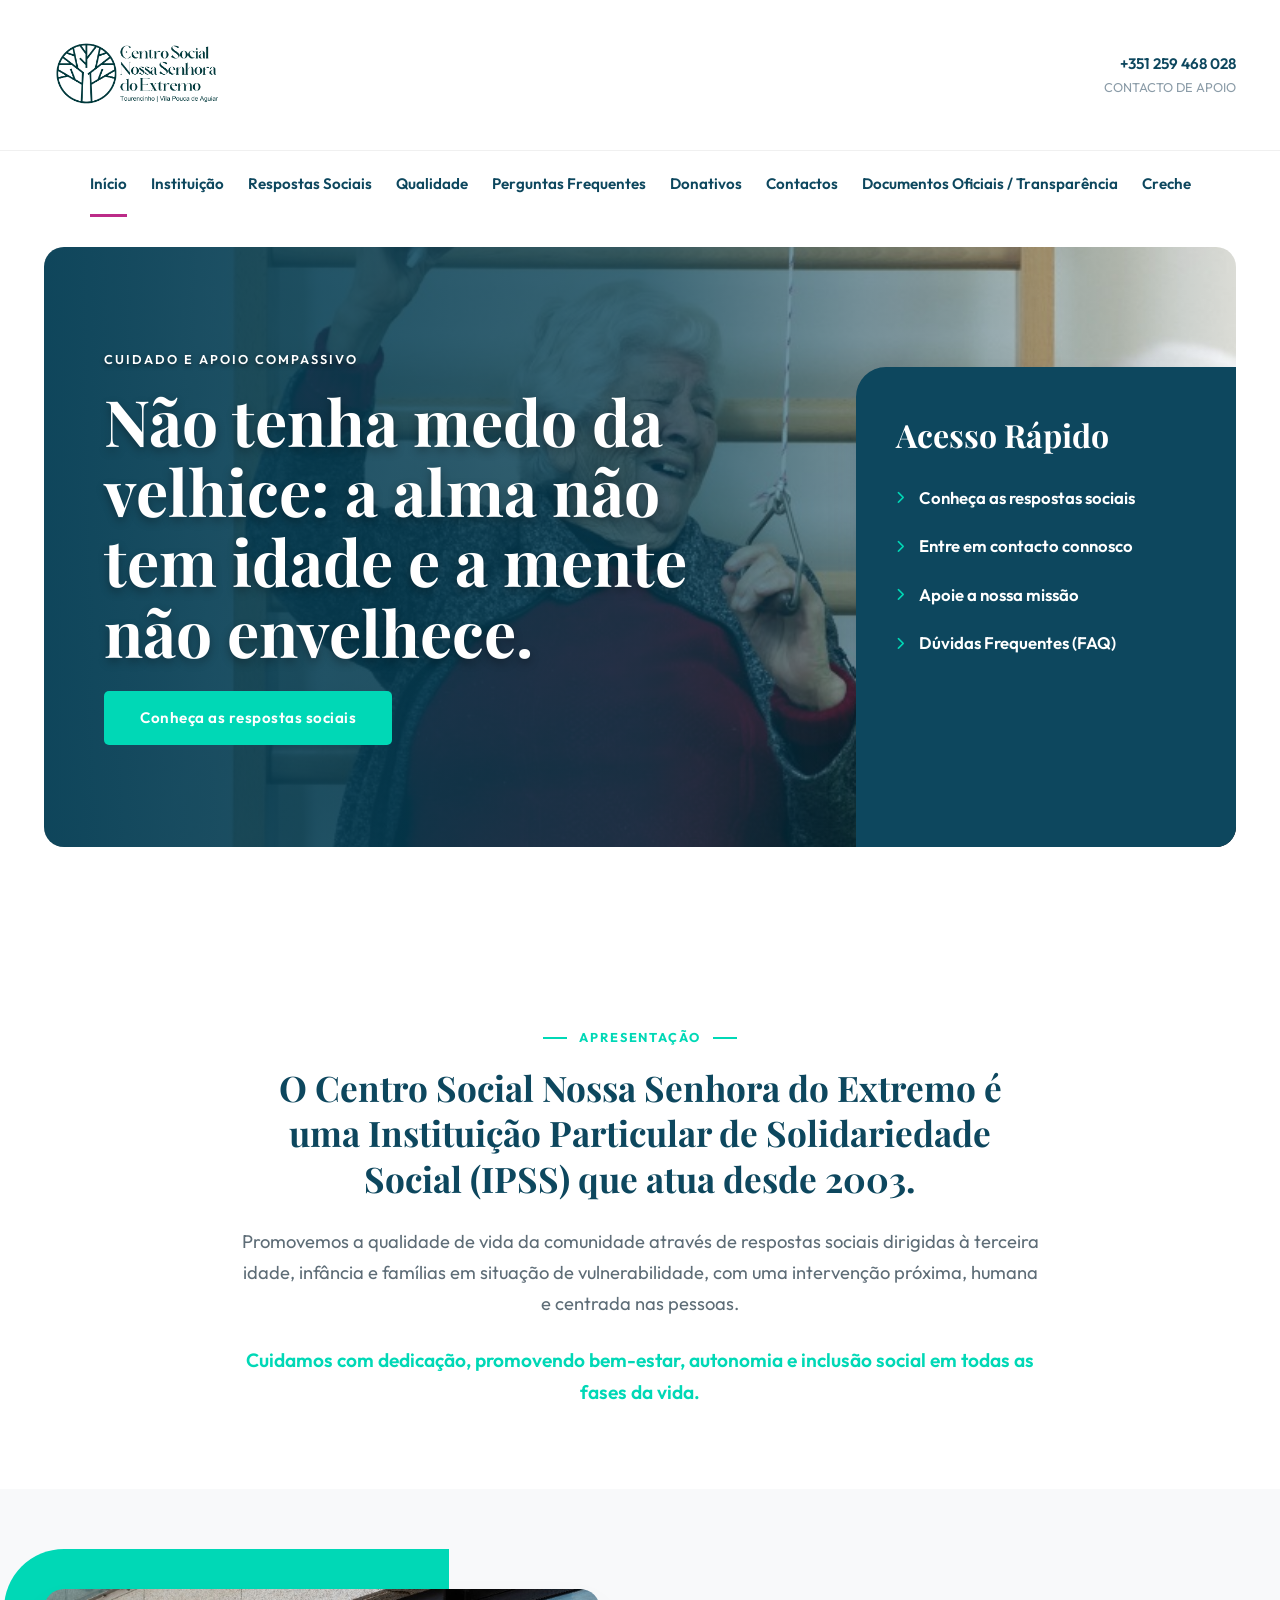
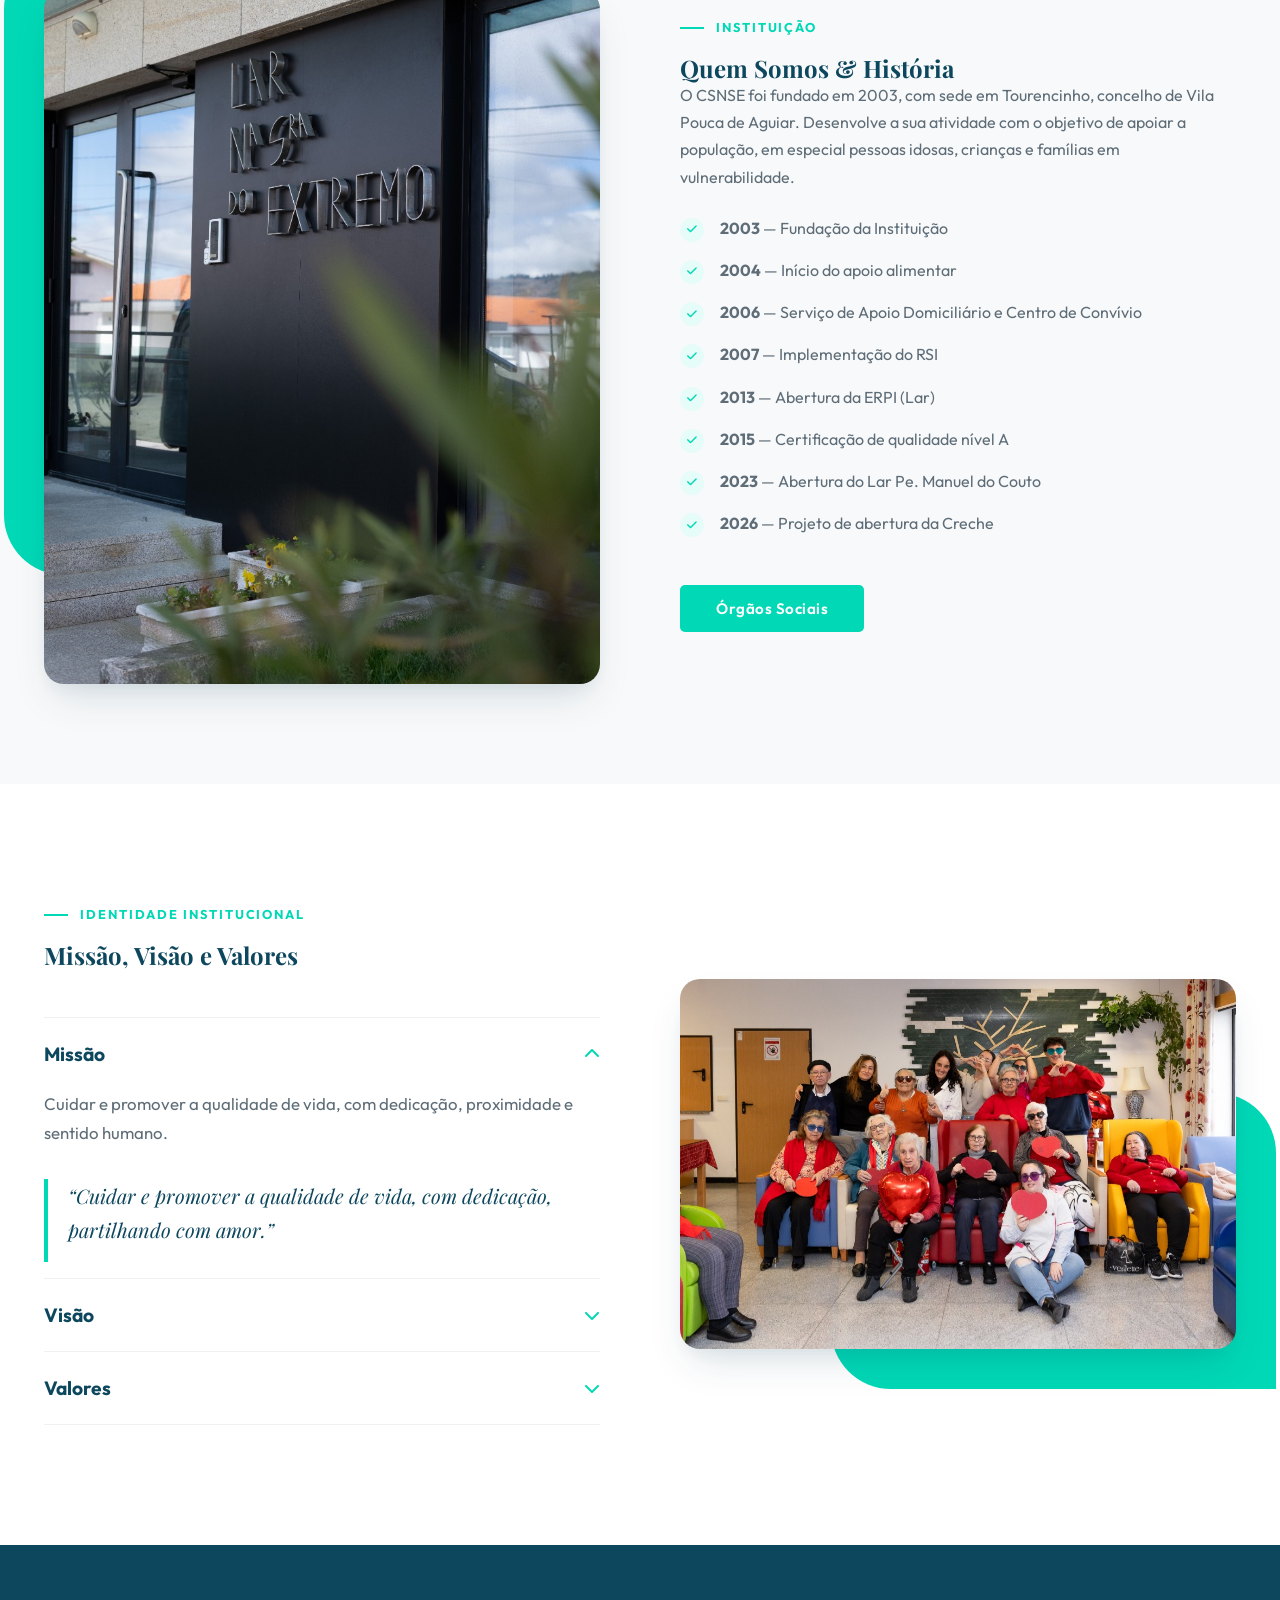
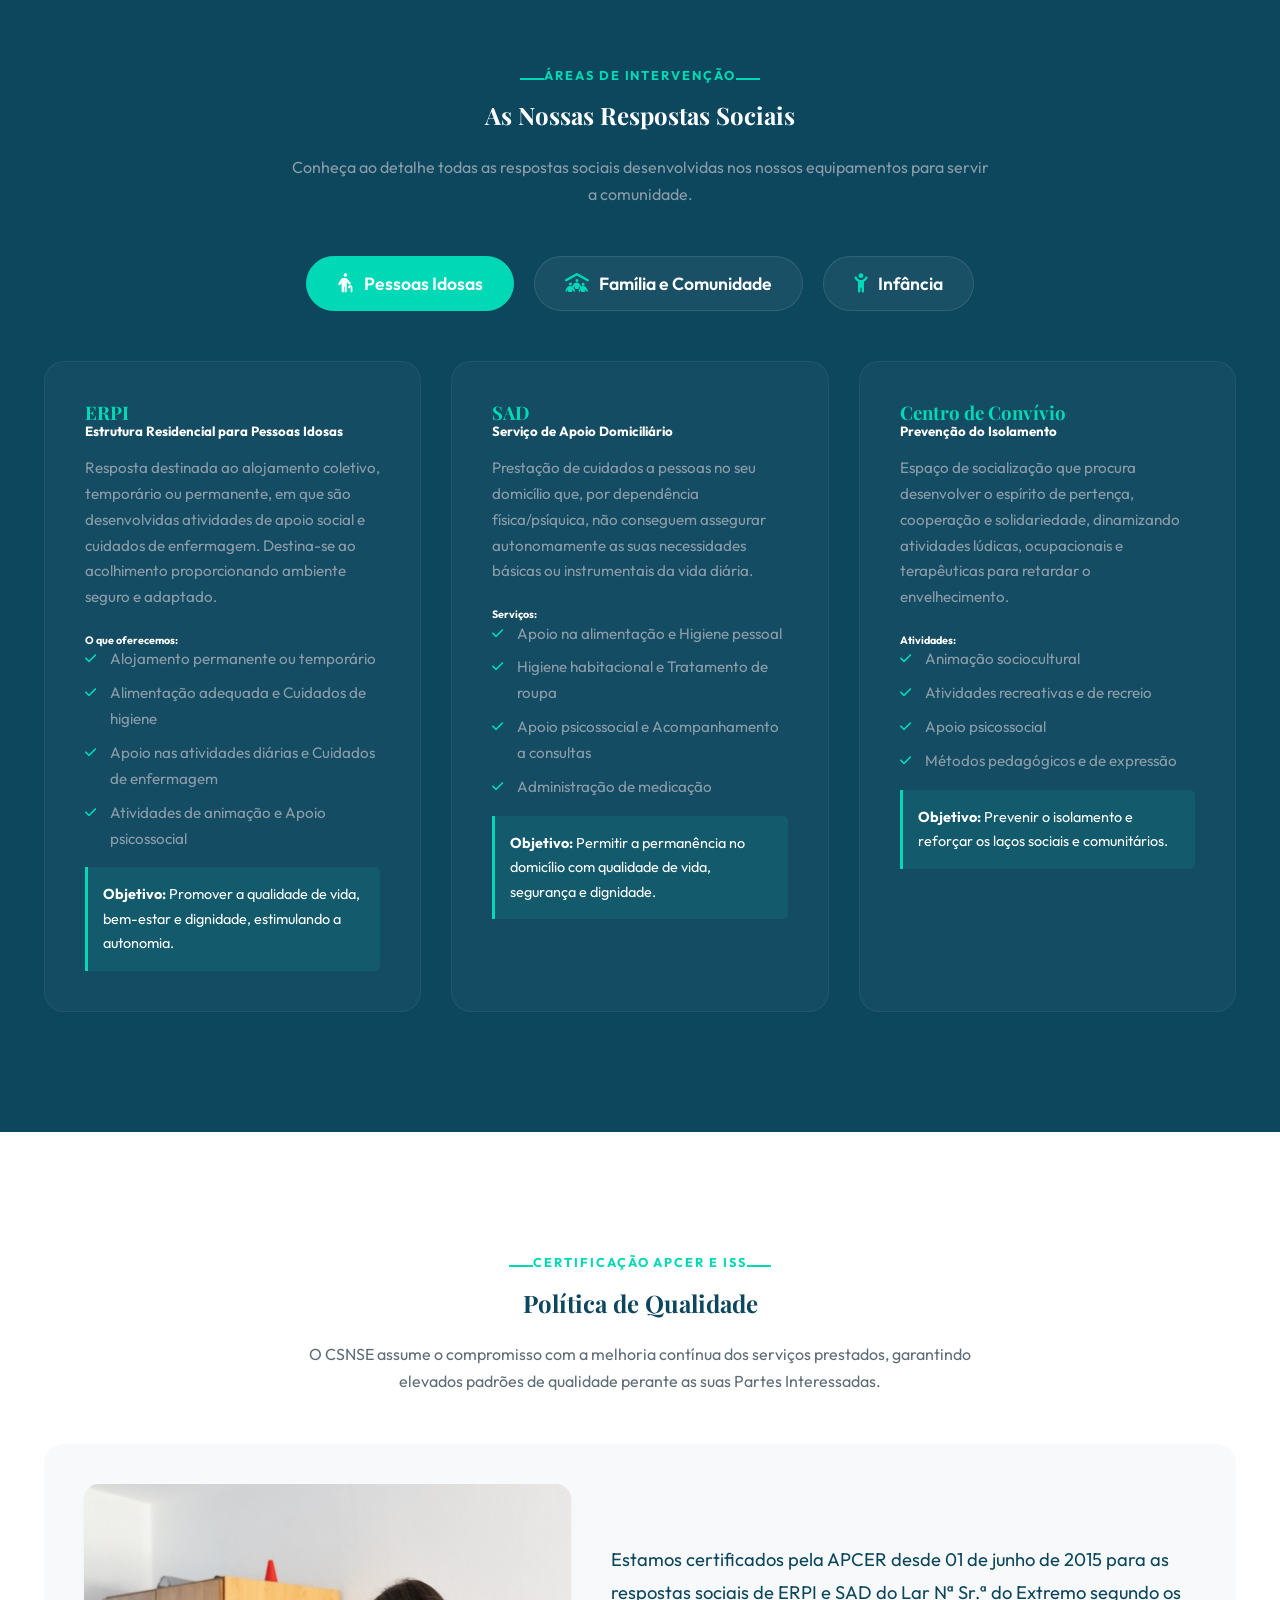
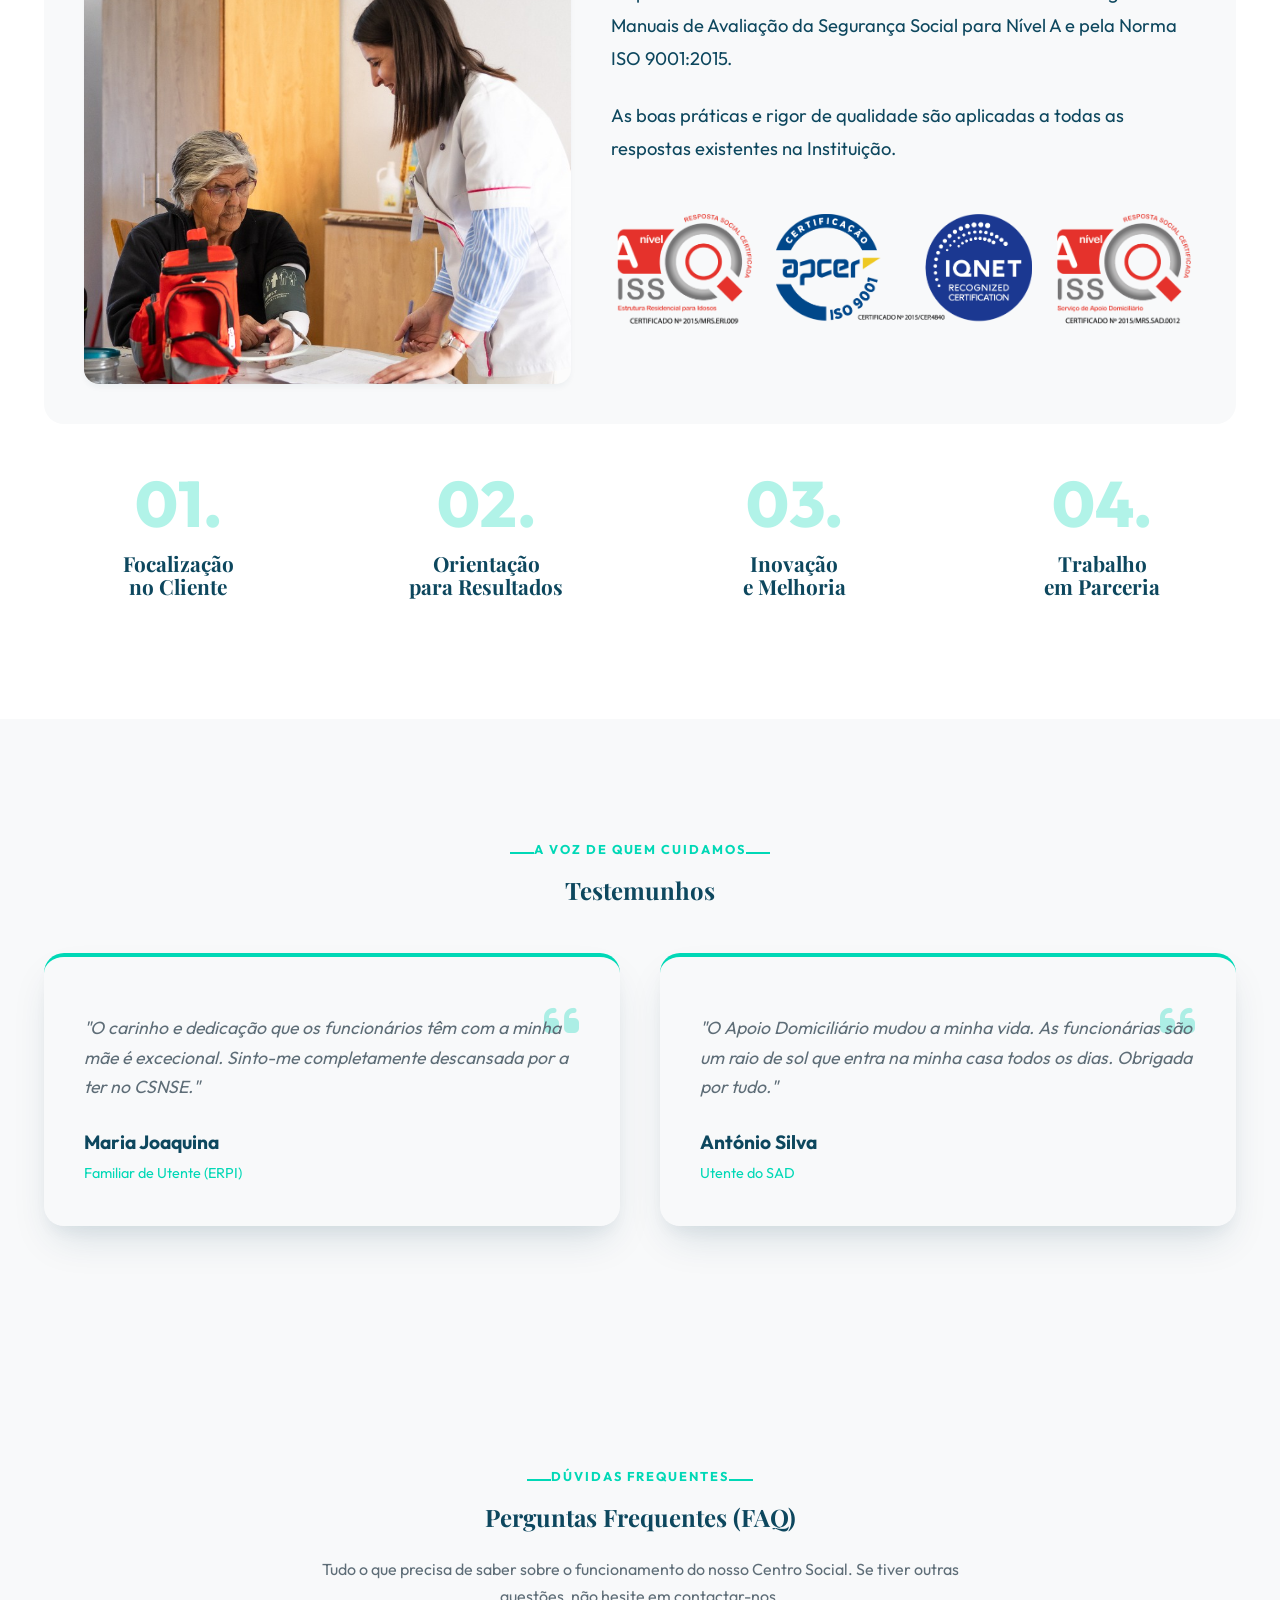
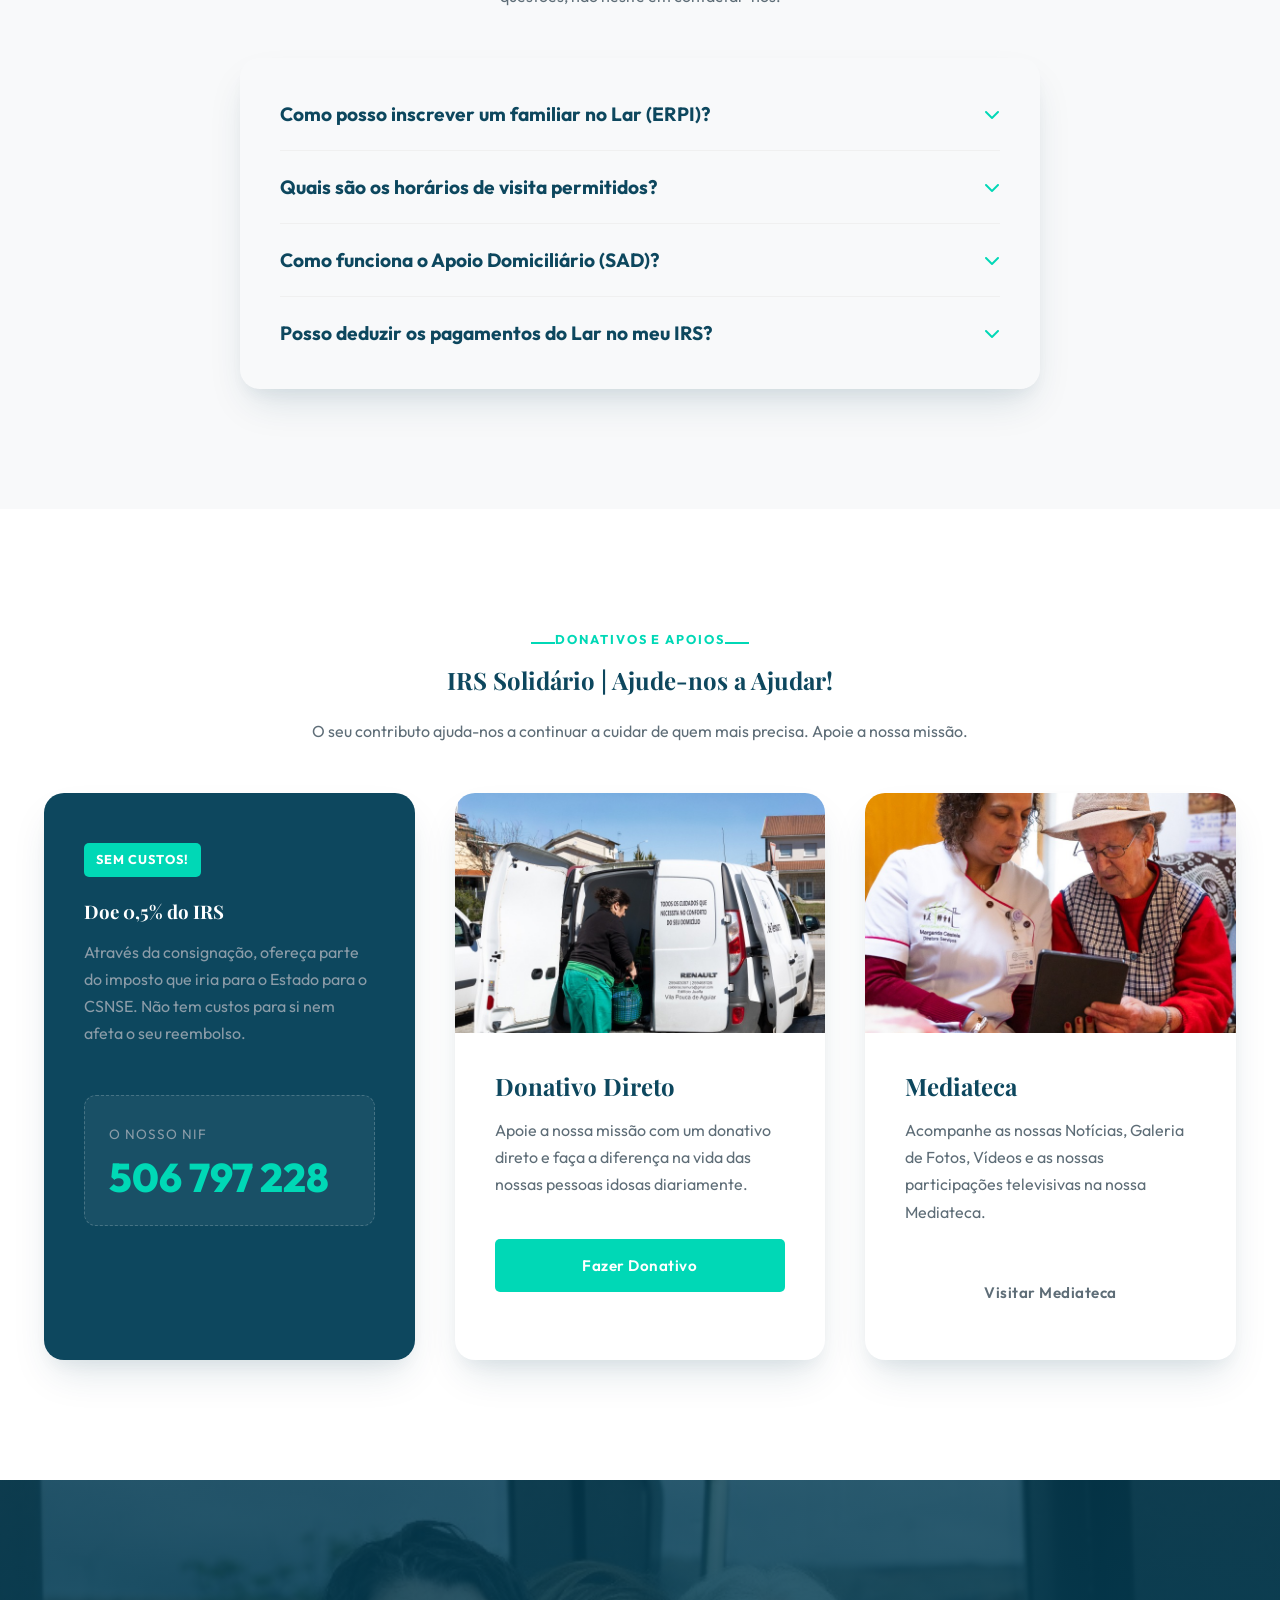
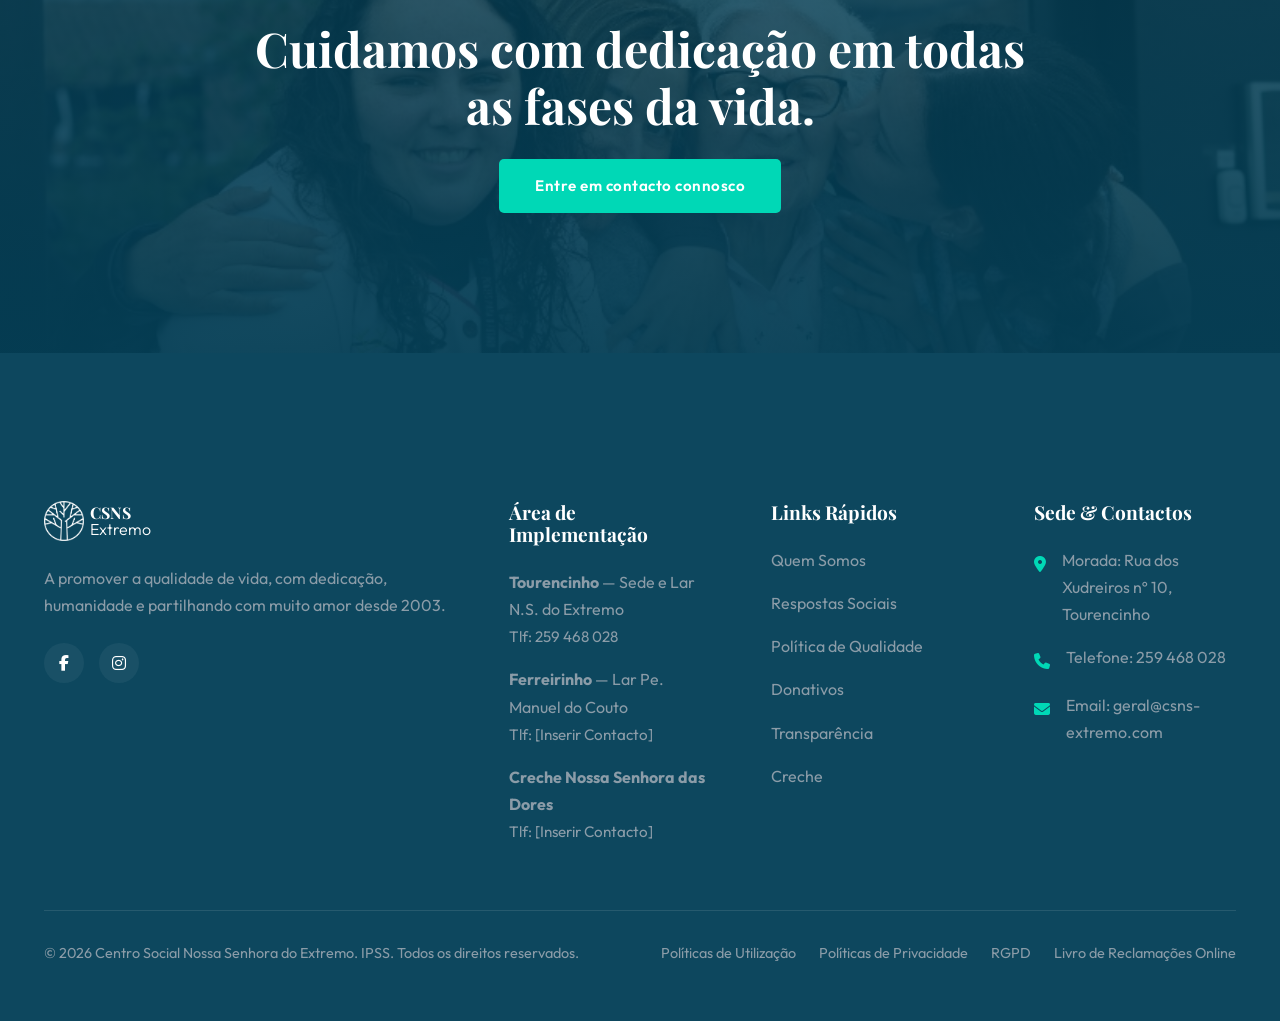
==== commit af449f4c: "Atualiza rotulo do menu para Documentos Oficiais / Transparencia" ====
--- a/index.html
+++ b/index.html
@@ -48,7 +48,7 @@
                 <li><a href="#faq">Perguntas Frequentes</a></li>
                 <li><a href="#donate">Donativos</a></li>
                 <li><a href="#contact">Contactos</a></li>
-                <li><a href="transparencia.html">Transparência</a></li>
+                <li><a href="transparencia.html">Documentos Oficiais / Transparência</a></li>
                 <li><a href="creche.html">Creche</a></li>
             </ul>
         </div>
--- a/style.css
+++ b/style.css
@@ -1795,3 +1795,13 @@
 .doc-list li { margin-bottom: 10px; }
 .doc-list a { color: var(--teal); font-weight: 500; text-decoration: none; display: flex; align-items: center; gap: 8px; }
 .doc-list a:hover { color: var(--navy); }
+
+/* Responsive adjustments for medium screens to fit the longer menu item */
+@media (min-width: 993px) and (max-width: 1200px) {
+    .nav-links {
+        gap: 12px;
+    }
+    .nav-links a {
+        font-size: 0.85rem;
+    }
+}
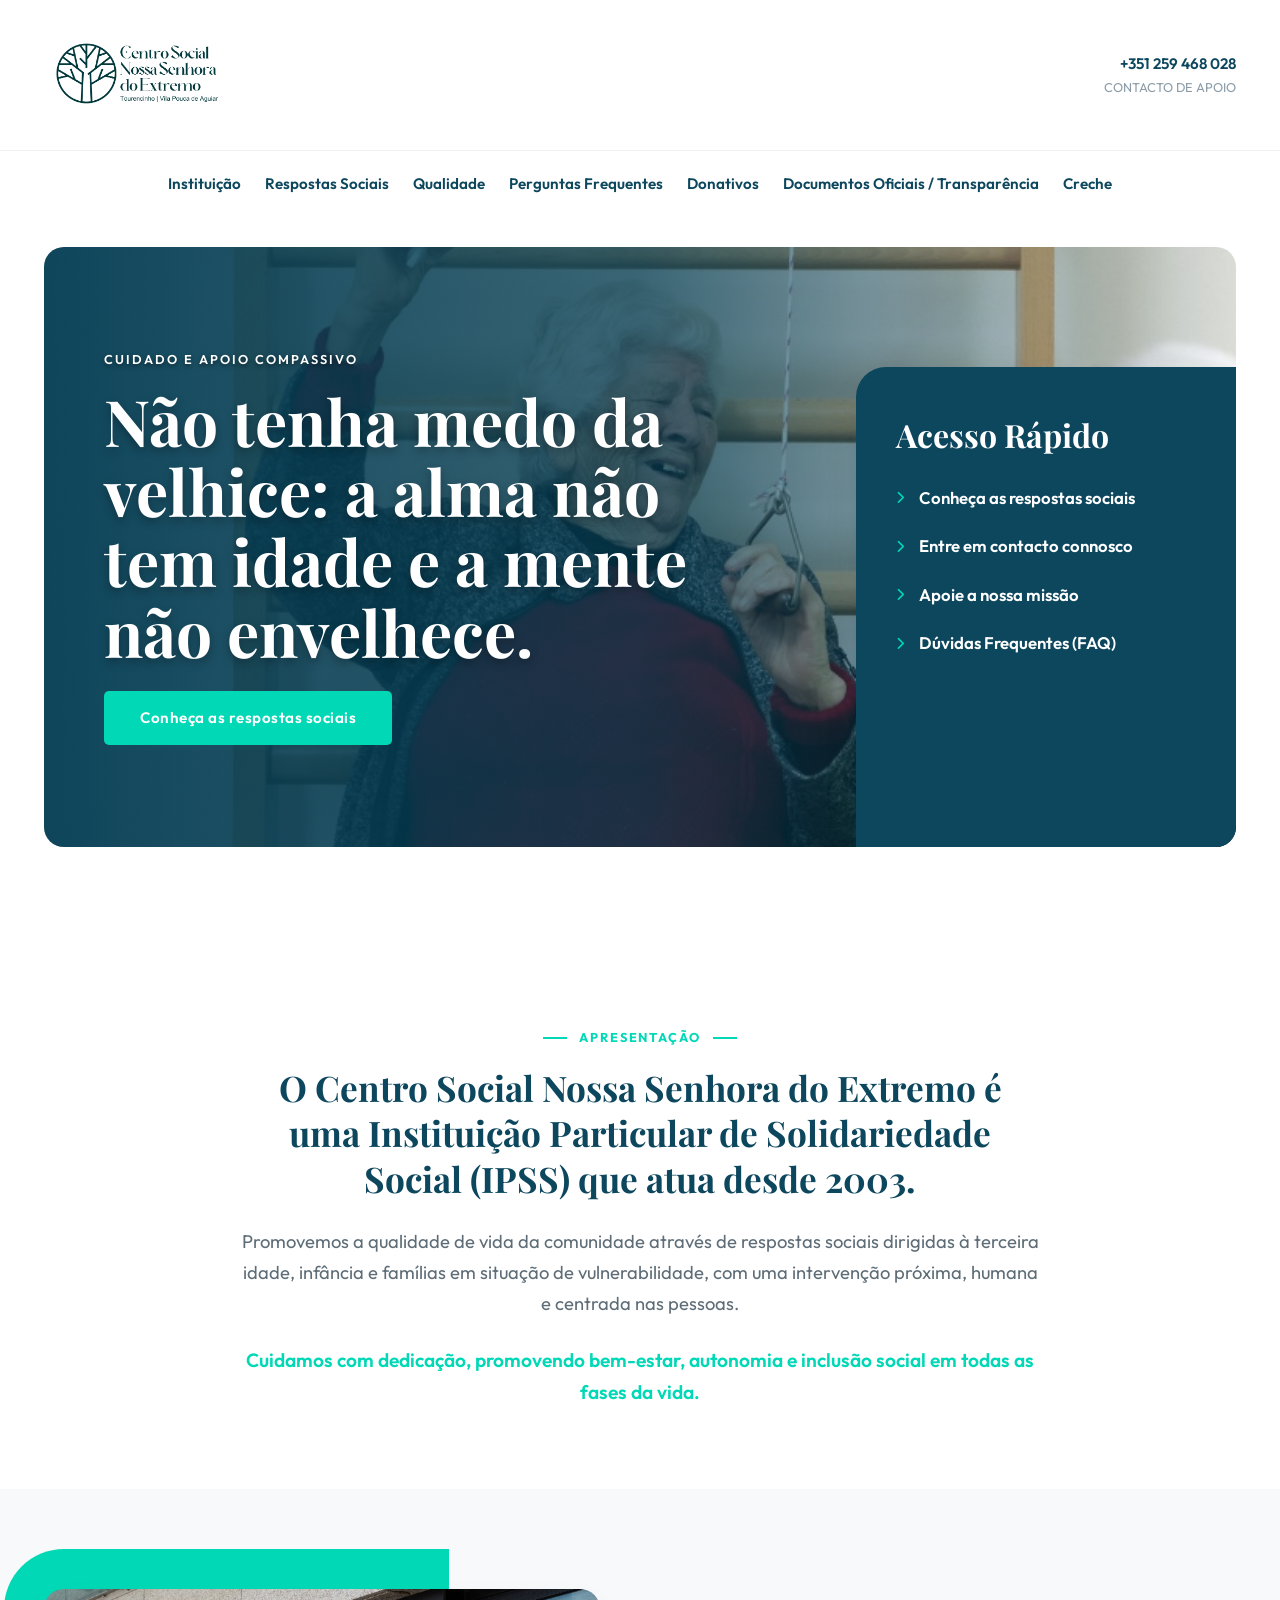
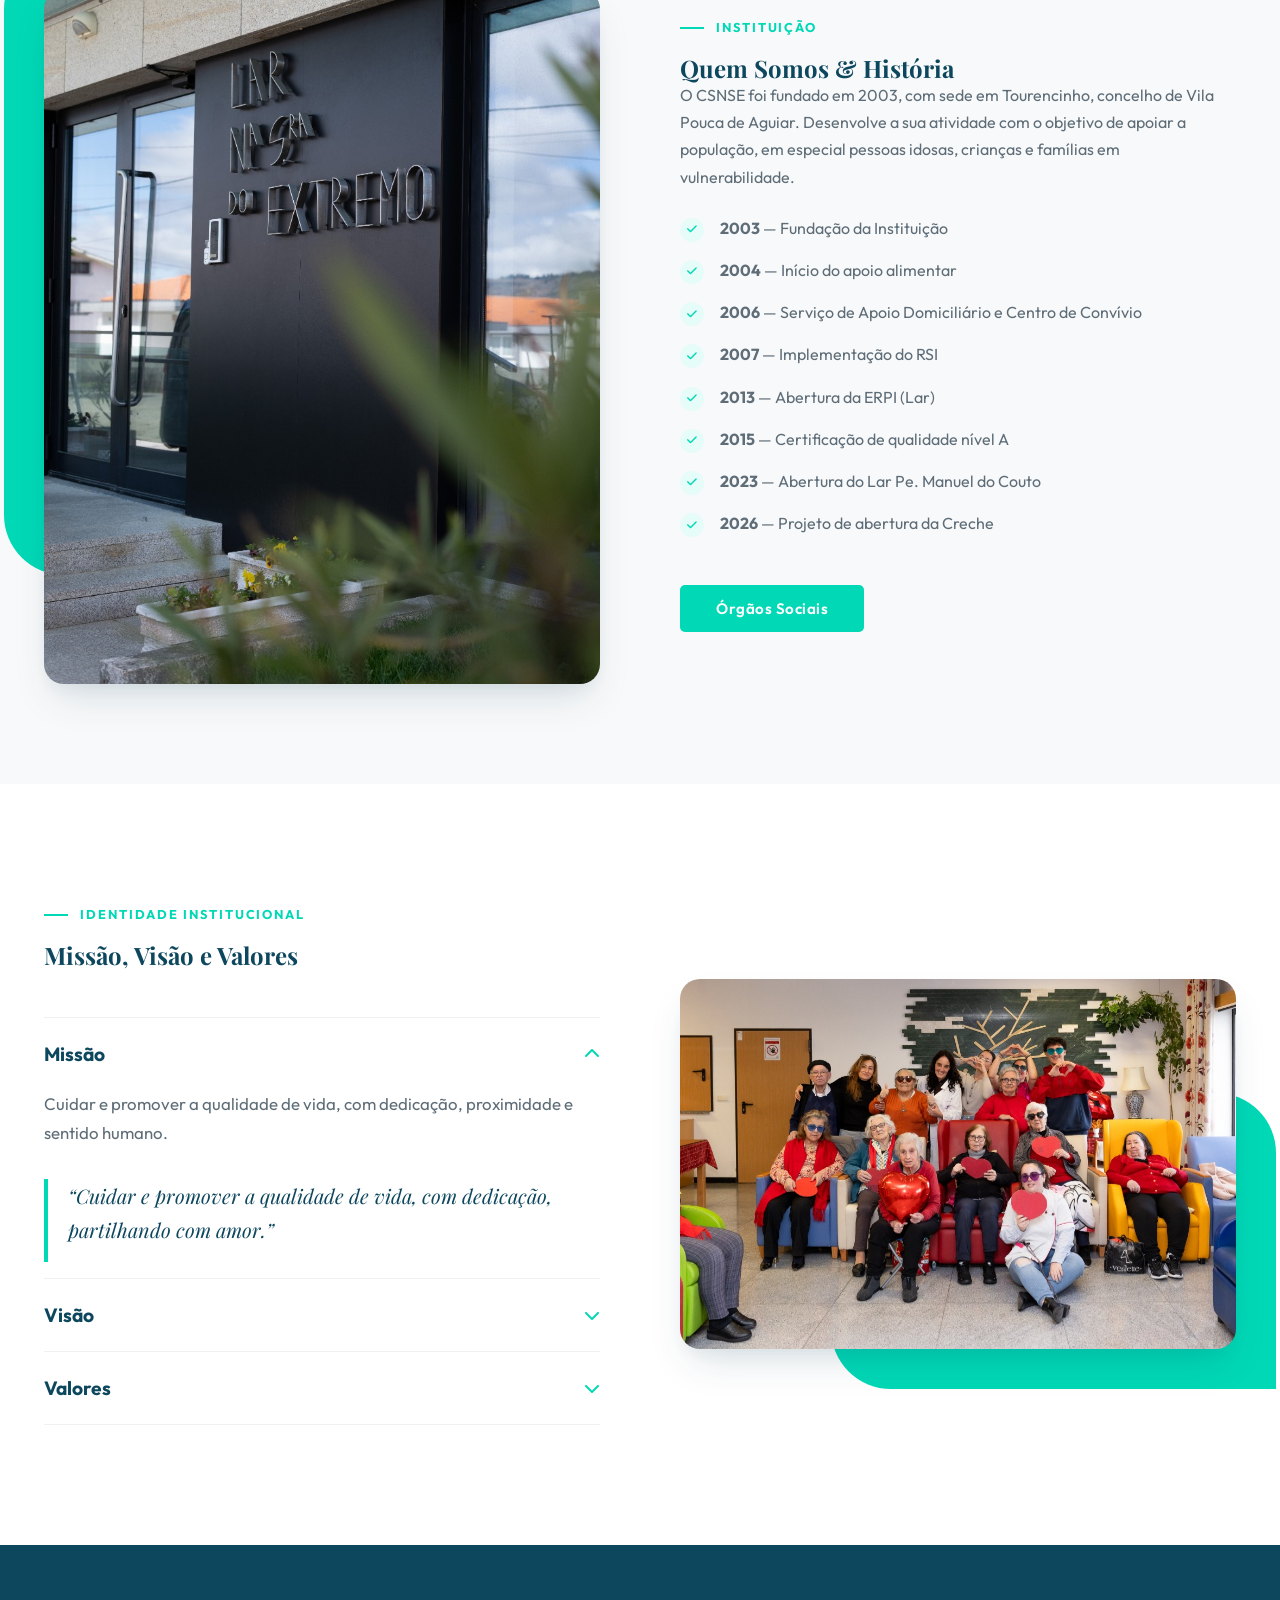
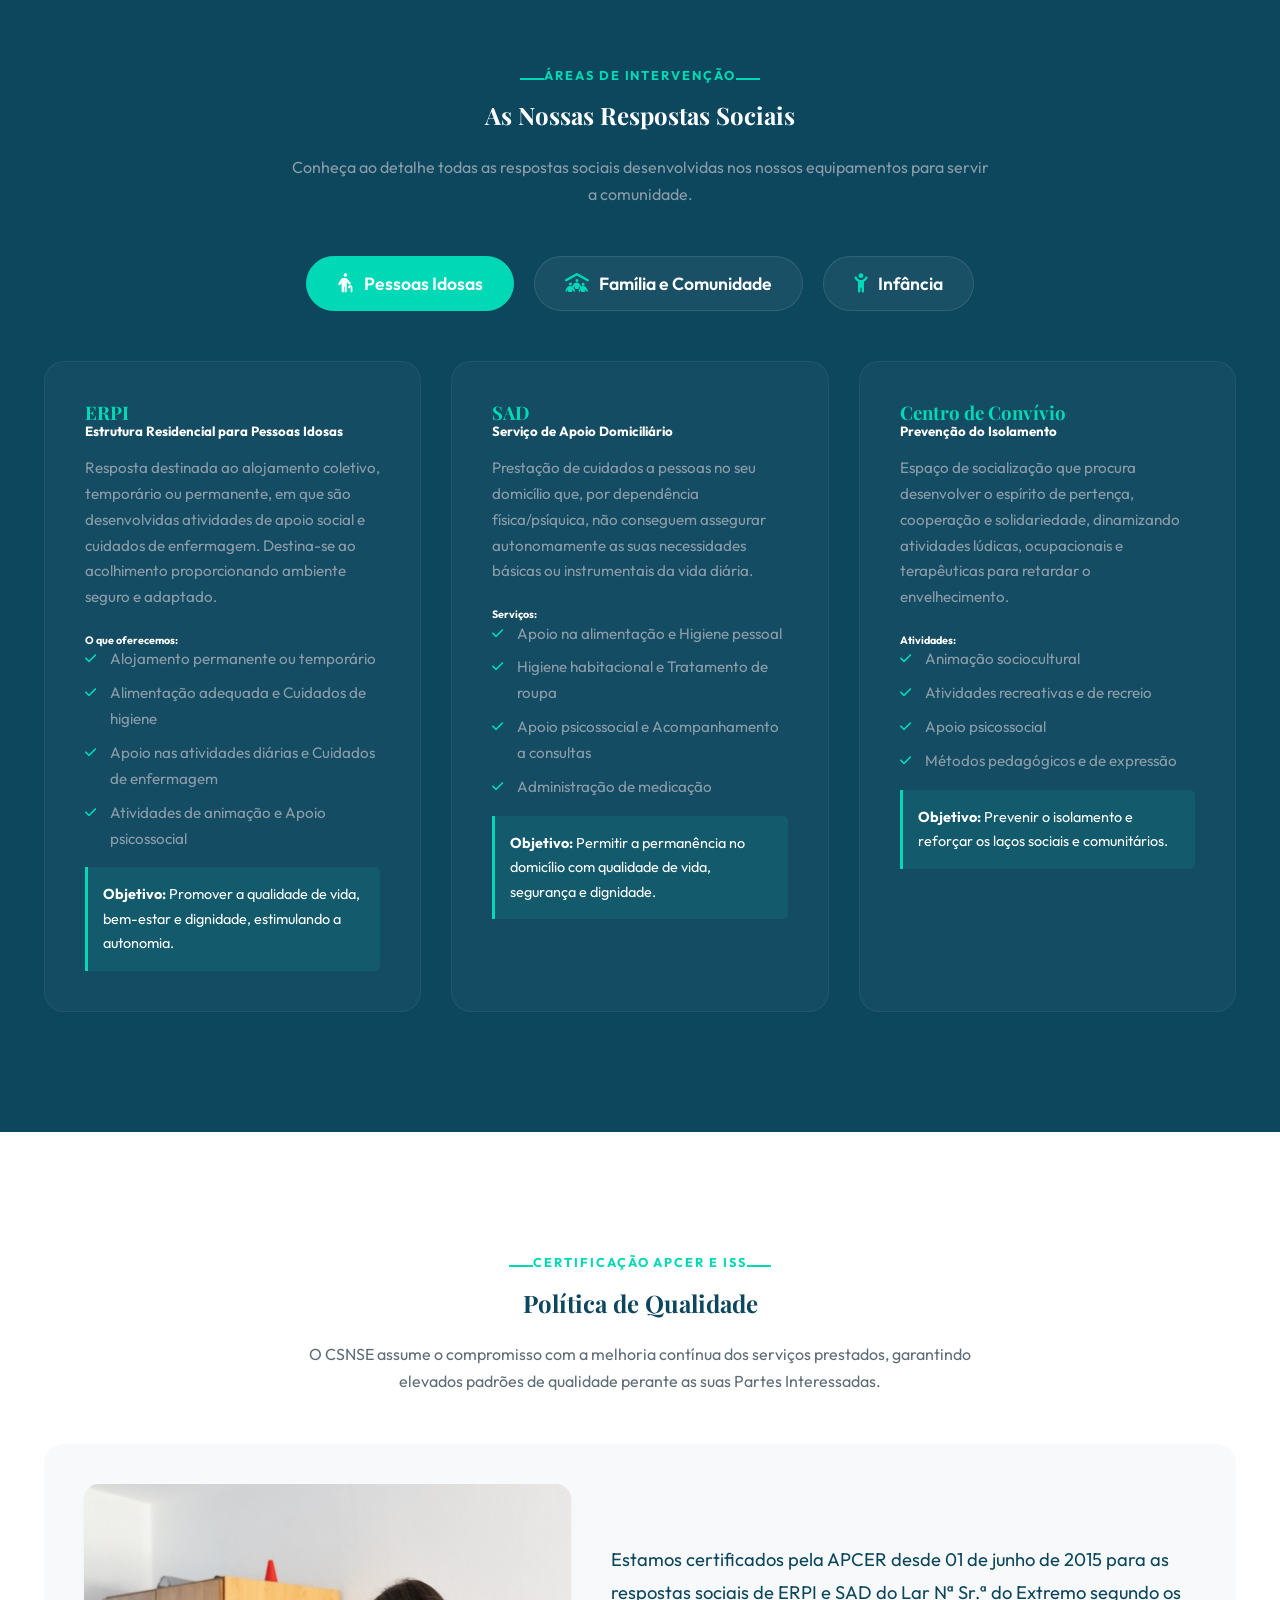
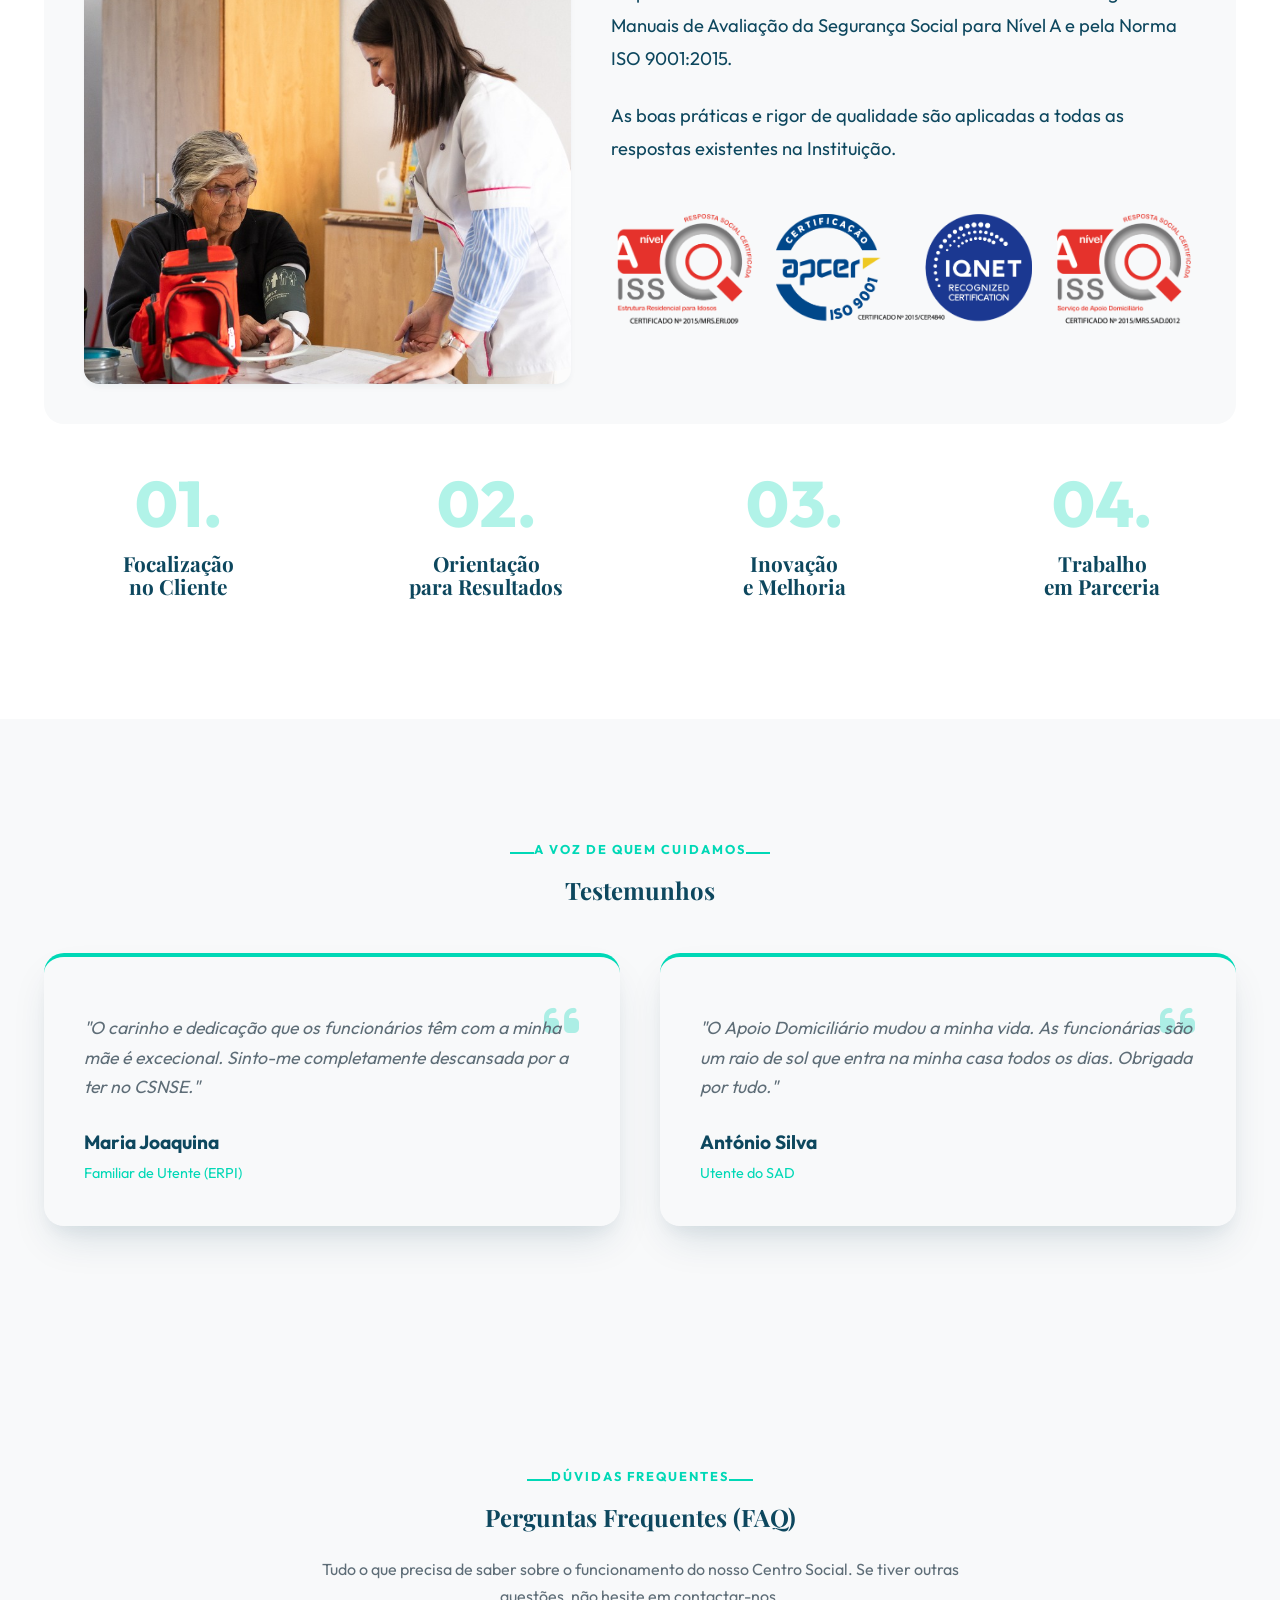
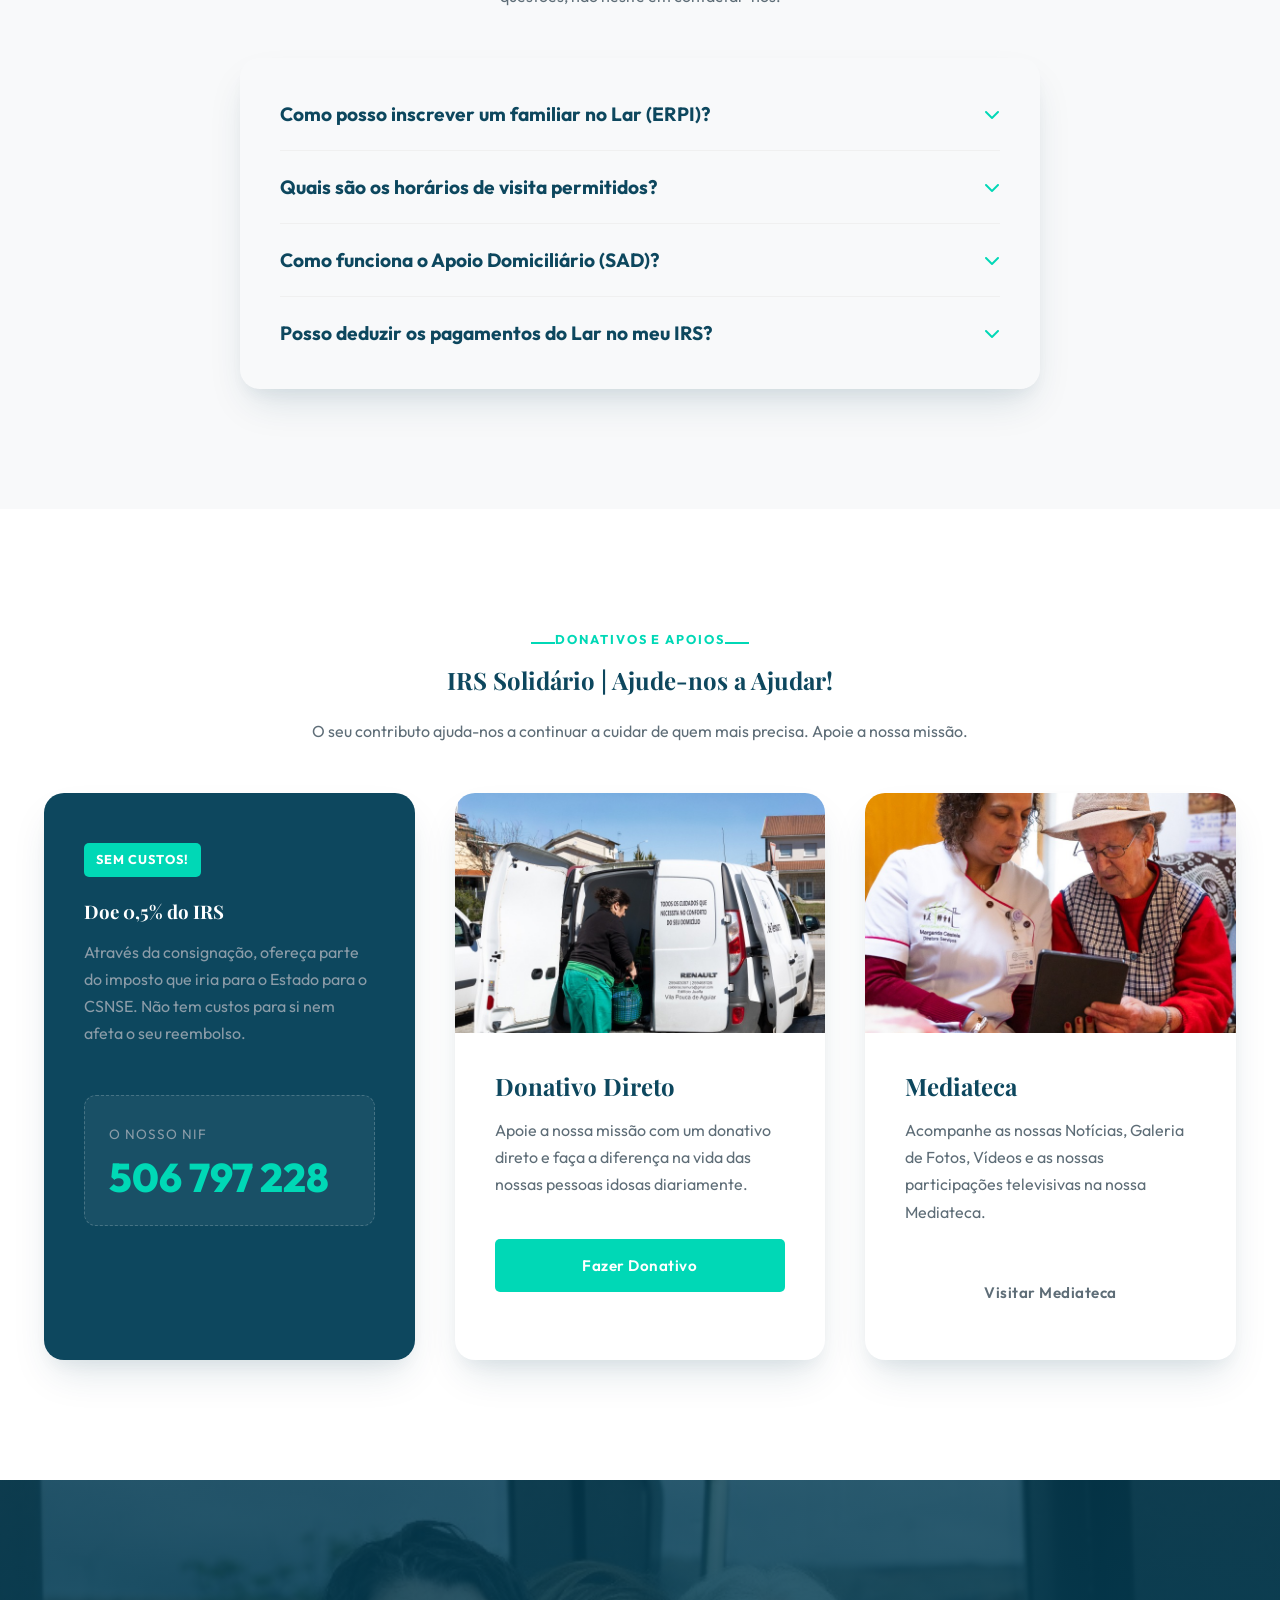
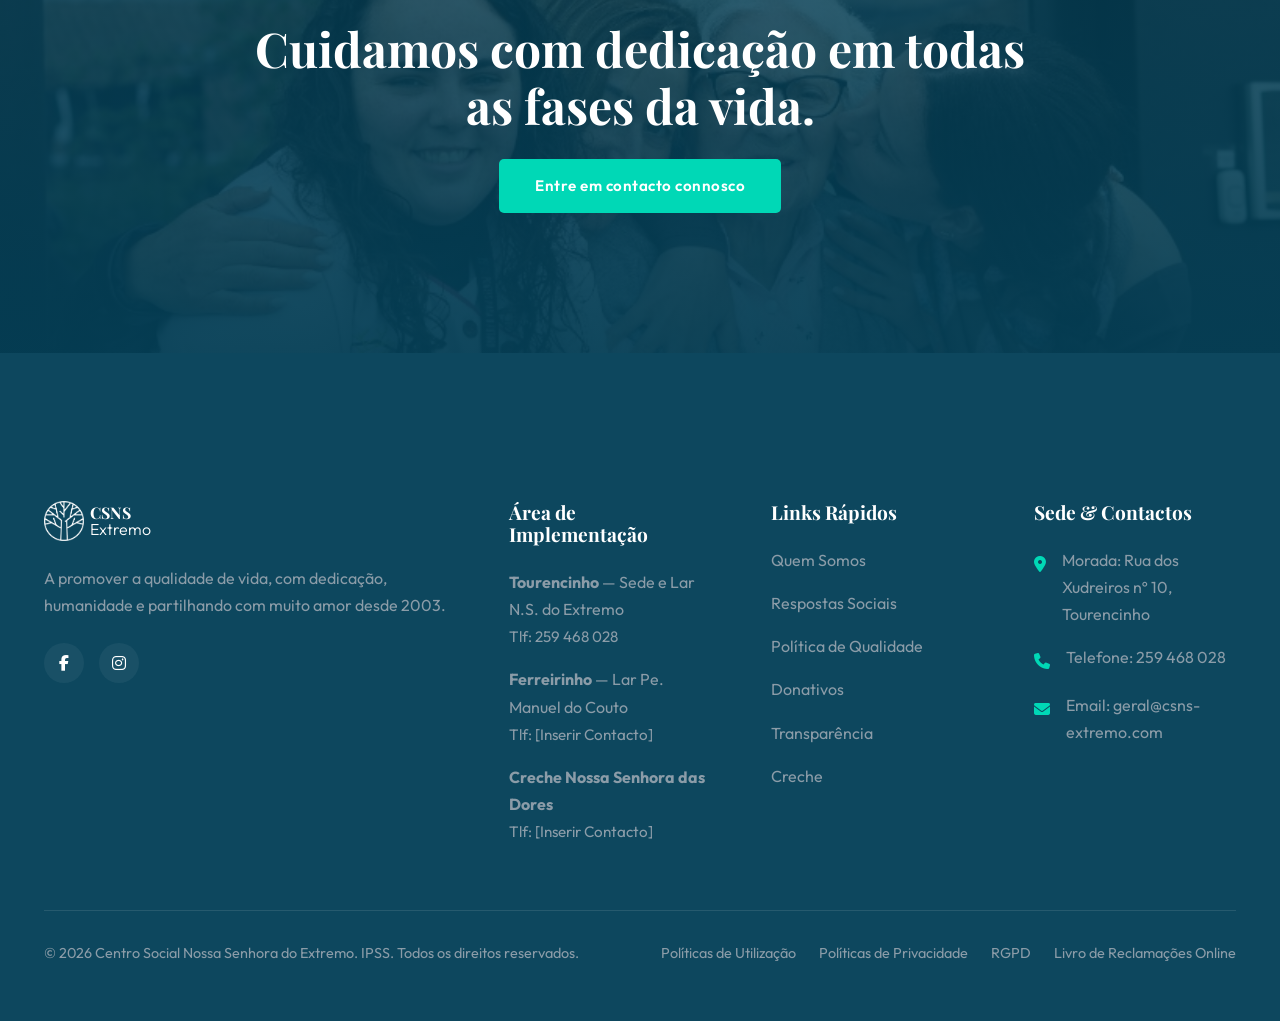
==== commit 92545544: "Remove links Inicio e Contactos do menu para encurtar" ====
--- a/index.html
+++ b/index.html
@@ -37,17 +37,14 @@
         </div>
     </div>
 
-    <!-- Navbar -->
     <nav class="navbar-main" id="navbar">
         <div class="container nav-container">
             <ul class="nav-links mx-auto">
-                <li class="active"><a href="#home">Início</a></li>
                 <li><a href="#about">Instituição</a></li>
                 <li><a href="#services">Respostas Sociais</a></li>
                 <li><a href="#quality">Qualidade</a></li>
                 <li><a href="#faq">Perguntas Frequentes</a></li>
                 <li><a href="#donate">Donativos</a></li>
-                <li><a href="#contact">Contactos</a></li>
                 <li><a href="transparencia.html">Documentos Oficiais / Transparência</a></li>
                 <li><a href="creche.html">Creche</a></li>
             </ul>
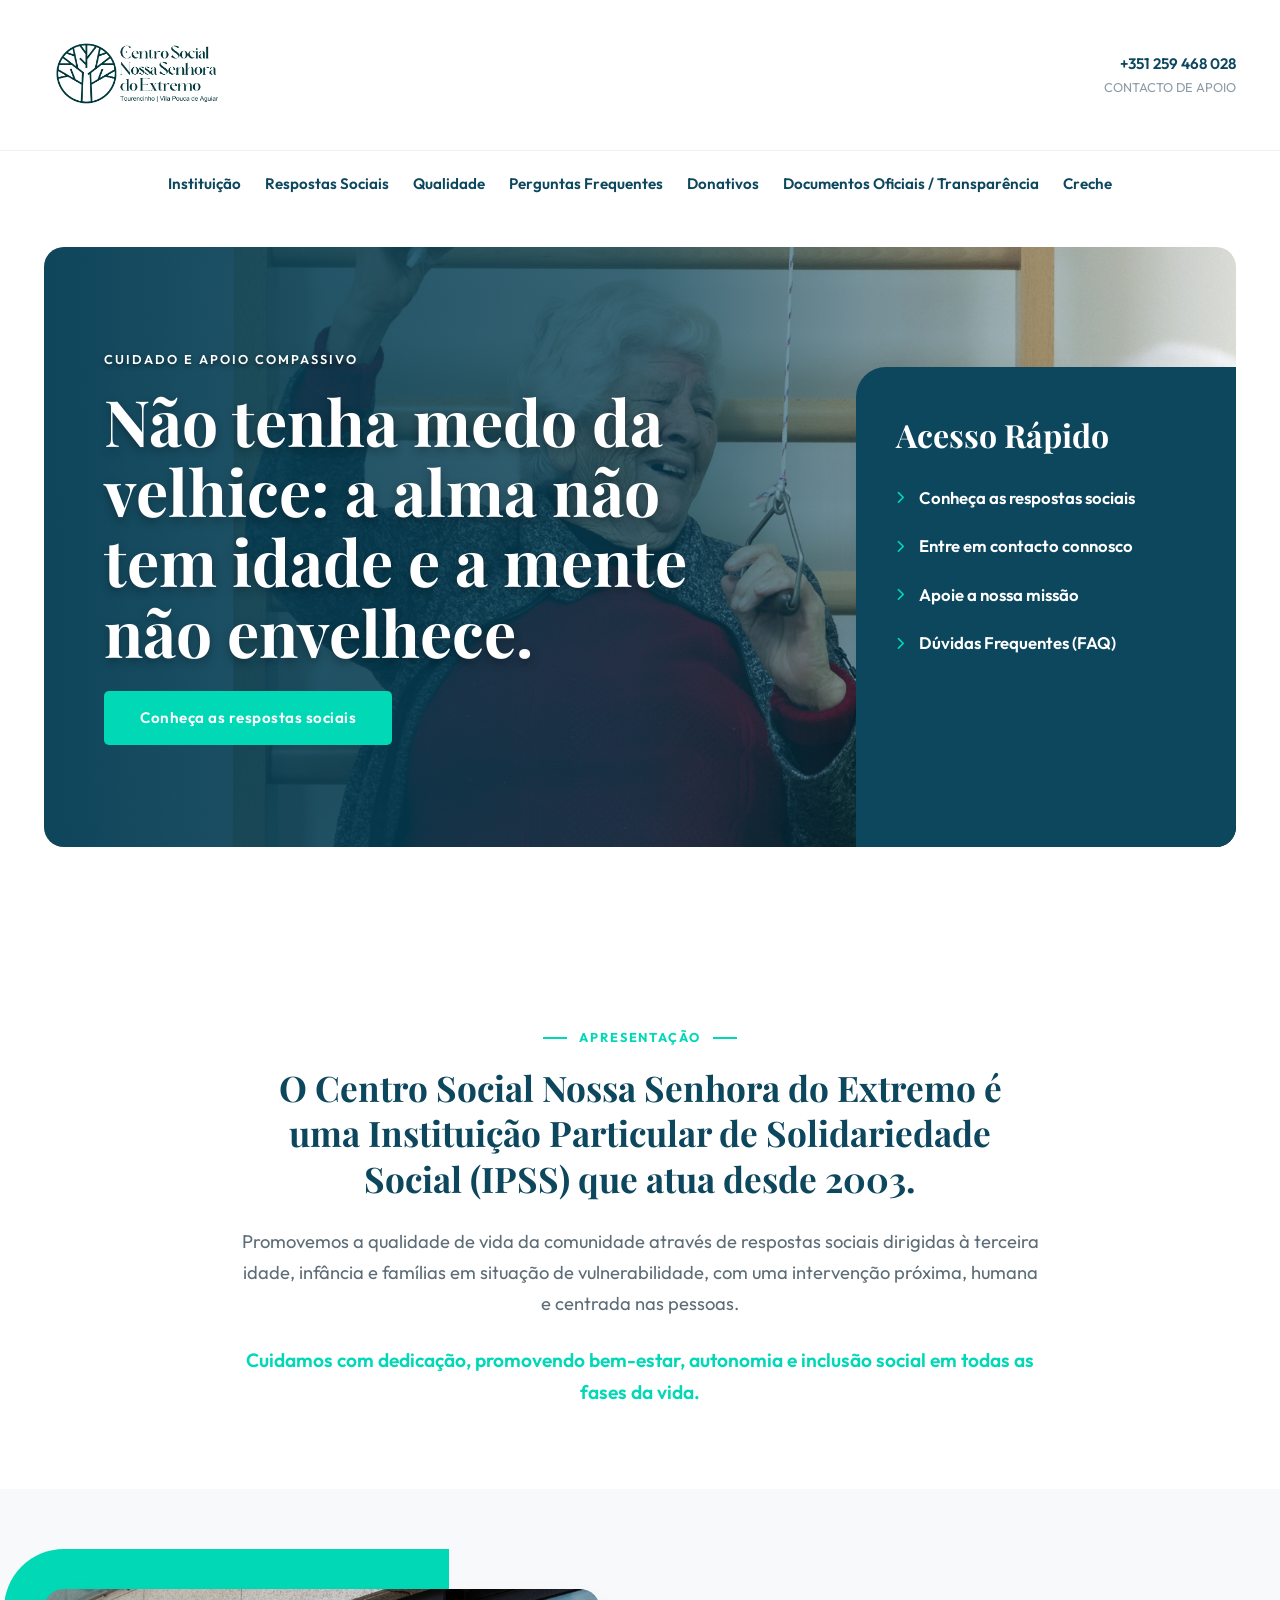
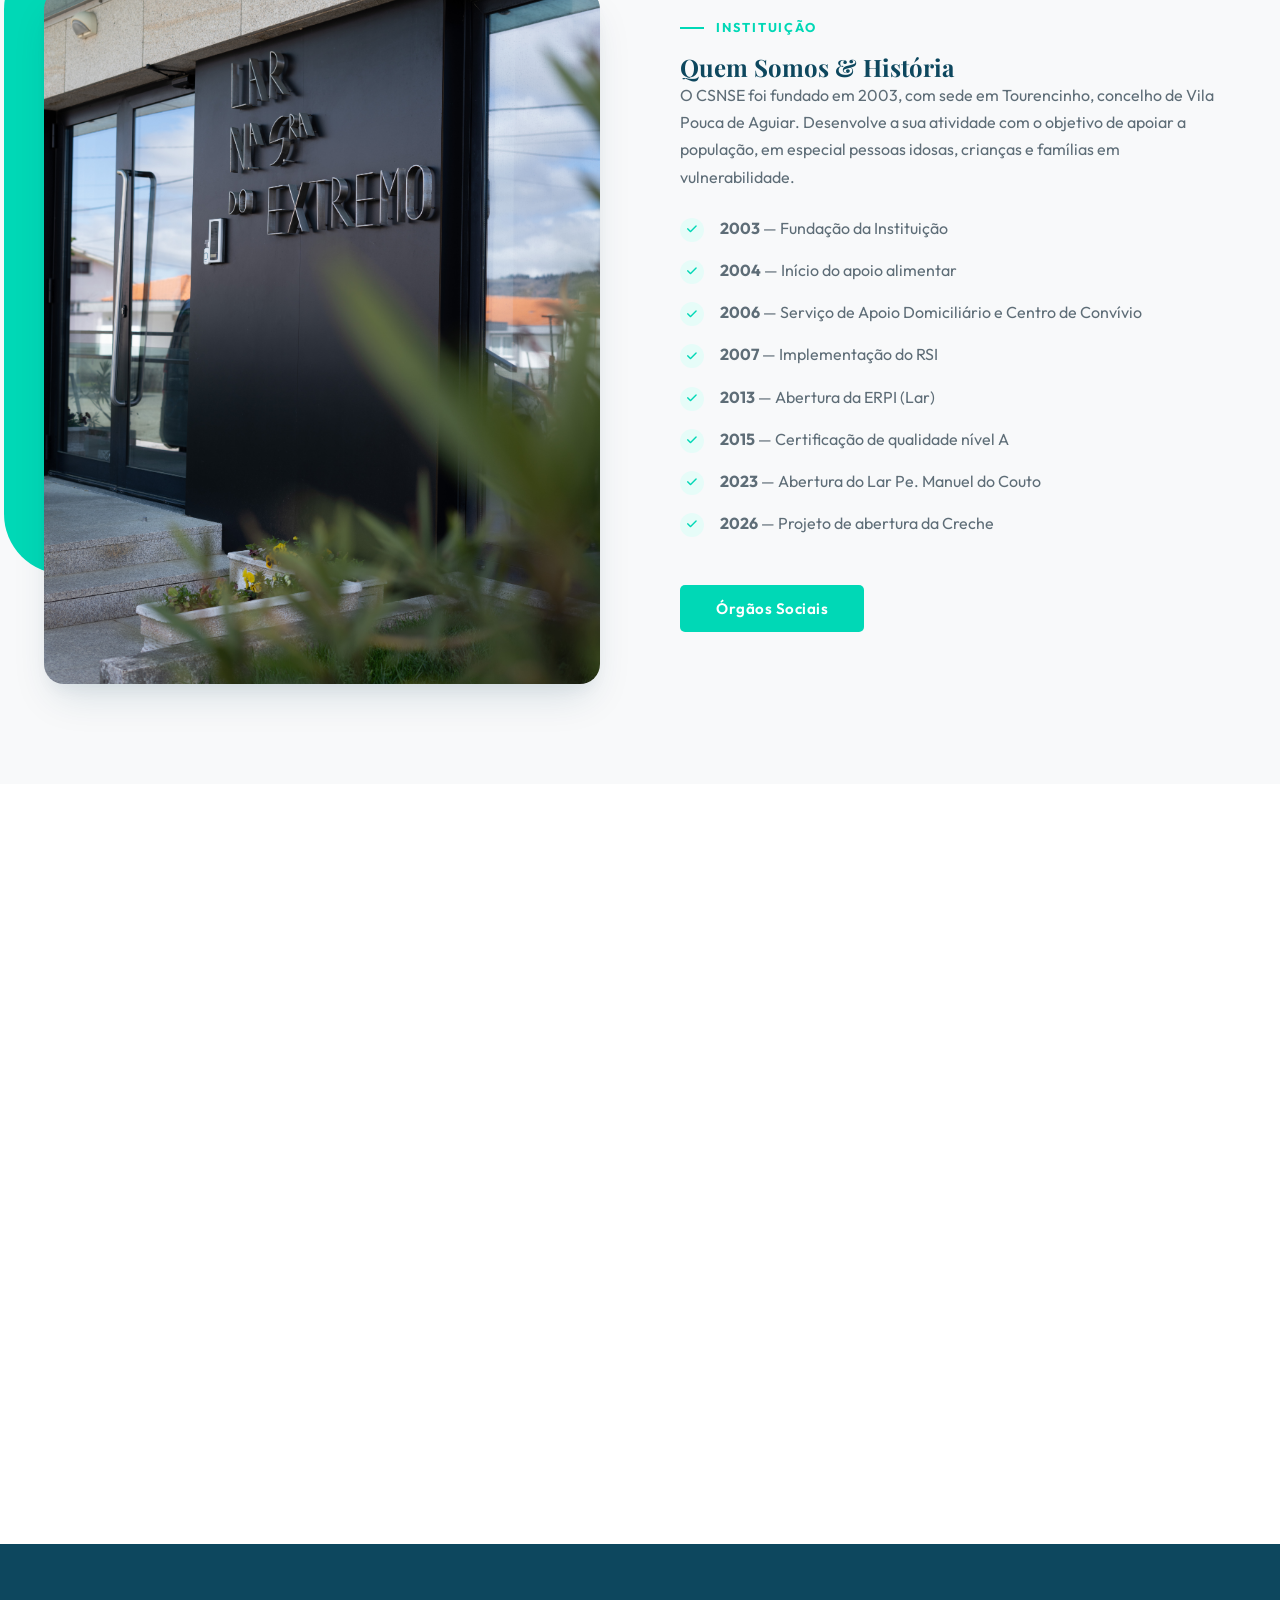
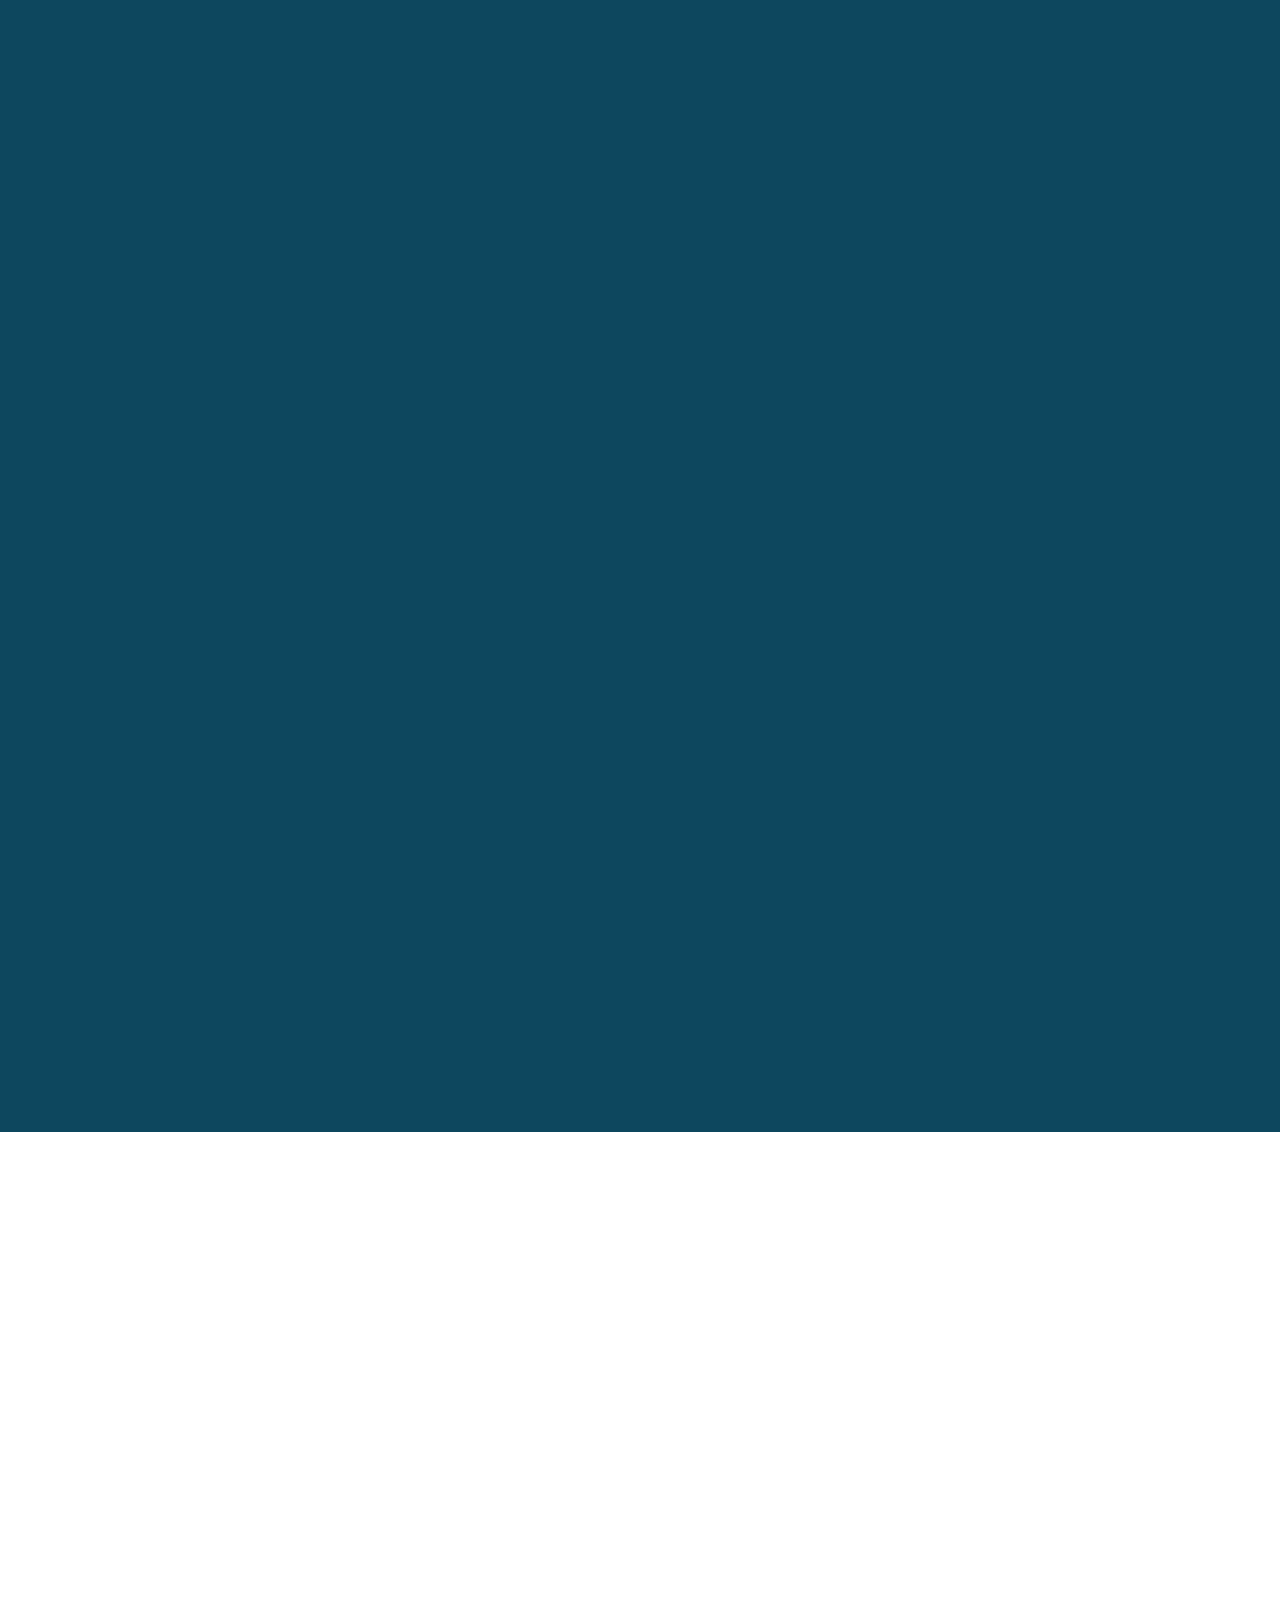
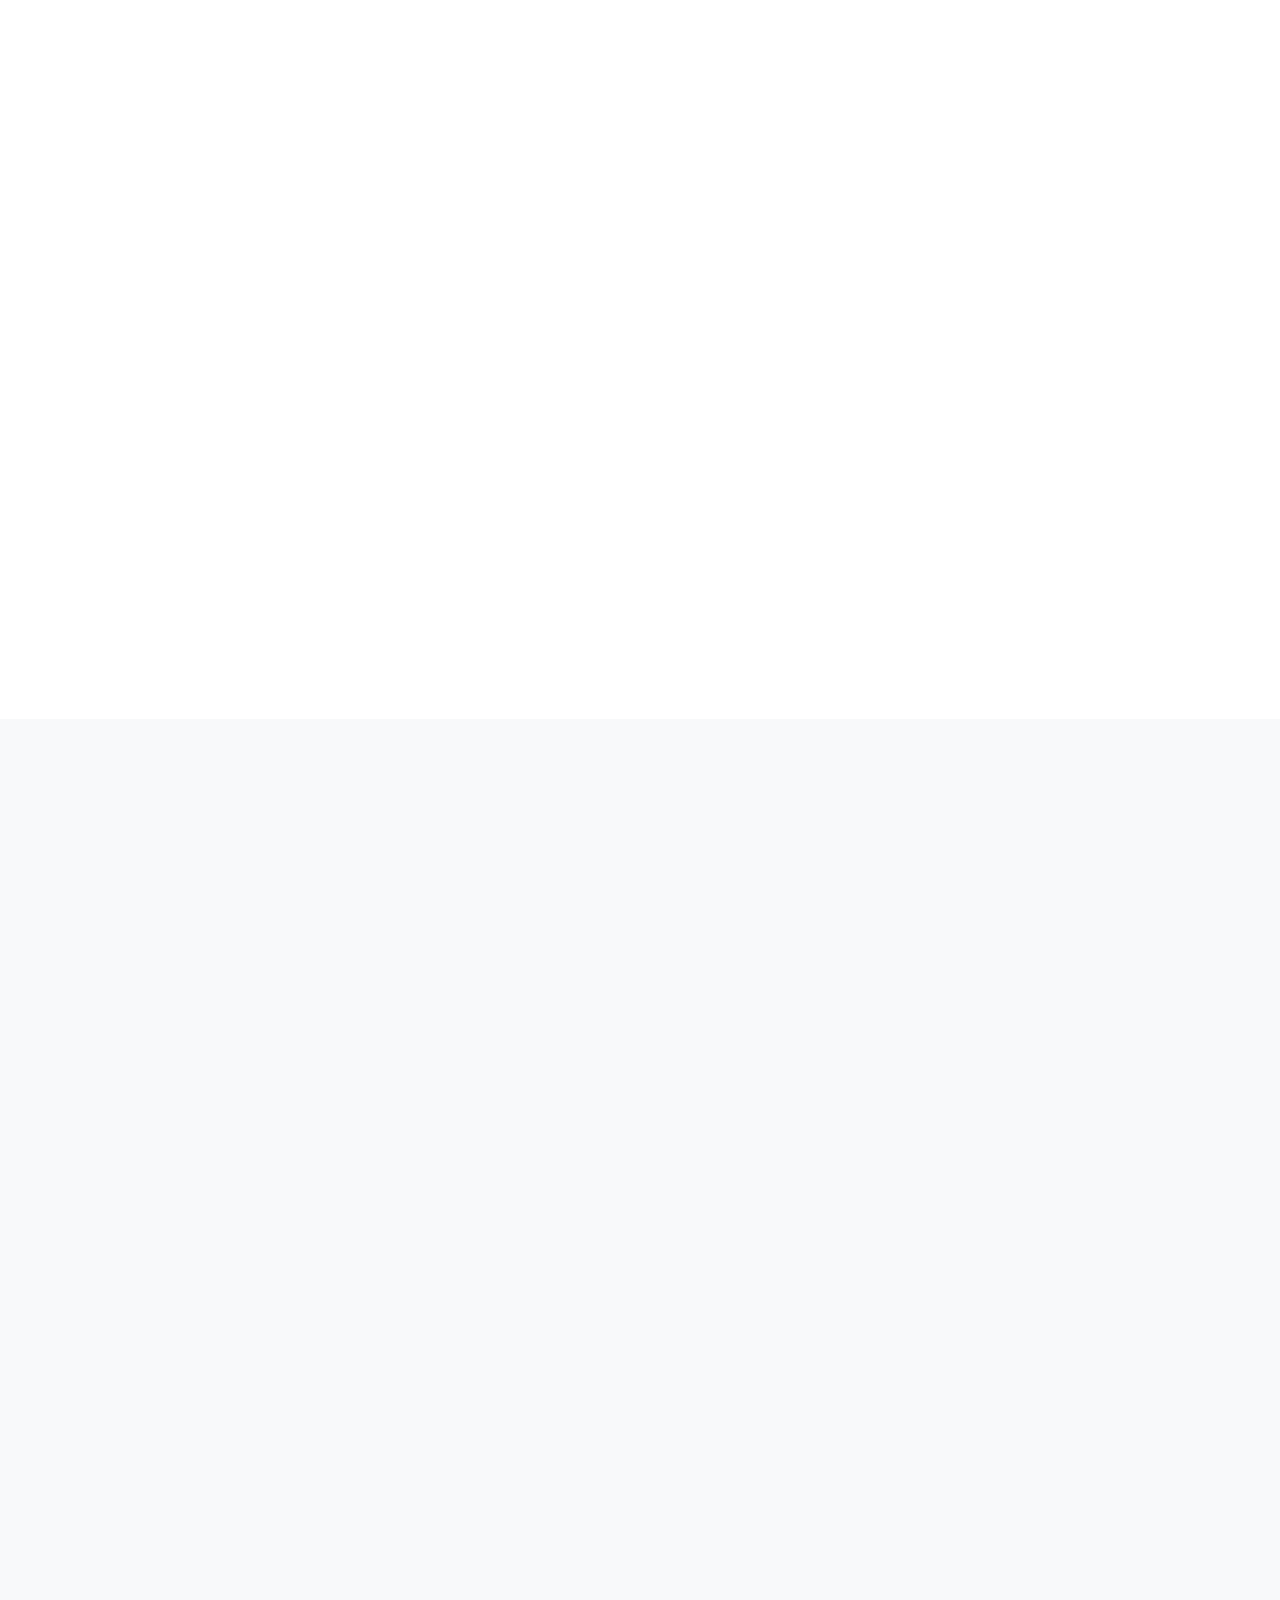
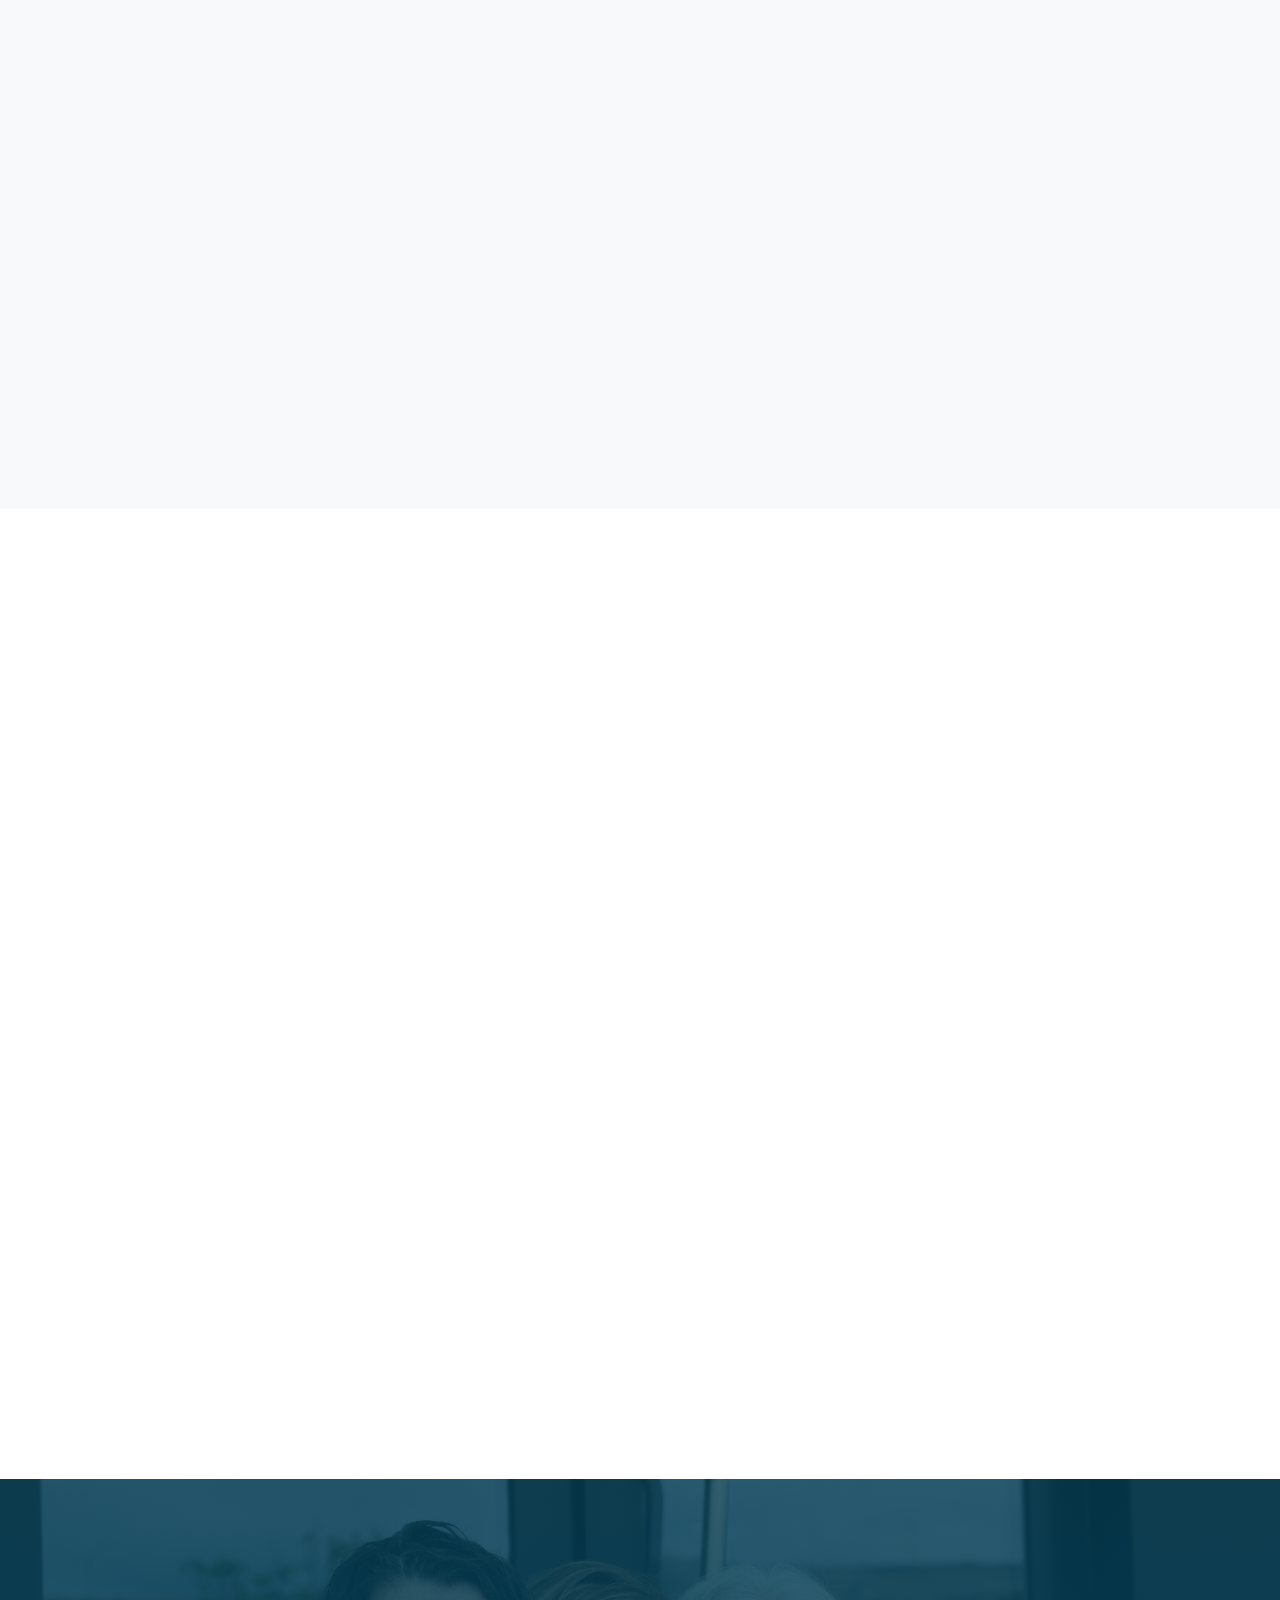
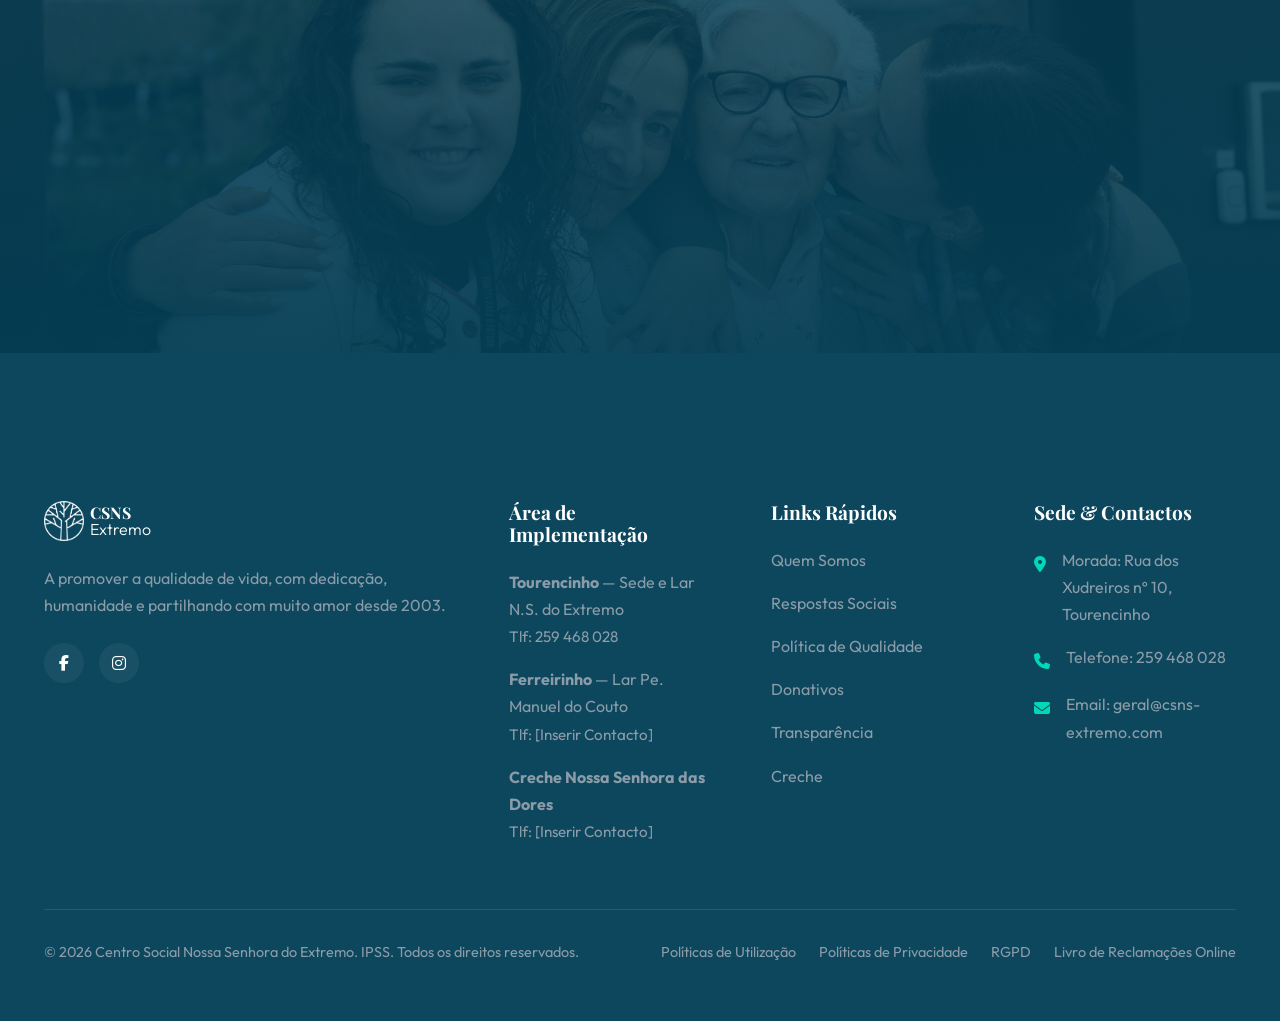
==== commit 6bb9d936: "Adiciona pagina da Mediateca com galeria de fotos e substitui placeholders por fotos reais de alta r" ====
--- a/index.html
+++ b/index.html
@@ -492,7 +492,7 @@
                     <div class="c-card-body">
                         <h3 class="serif-title text-navy">Mediateca</h3>
                         <p>Acompanhe as nossas Notícias, Galeria de Fotos, Vídeos e as nossas participações televisivas na nossa Mediateca.</p>
-                        <a href="#" class="btn btn-navy mt-4 w-100 text-center">Visitar Mediateca</a>
+                        <a href="mediateca.html" class="btn btn-navy mt-4 w-100 text-center">Visitar Mediateca</a>
                     </div>
                 </div>
             </div>
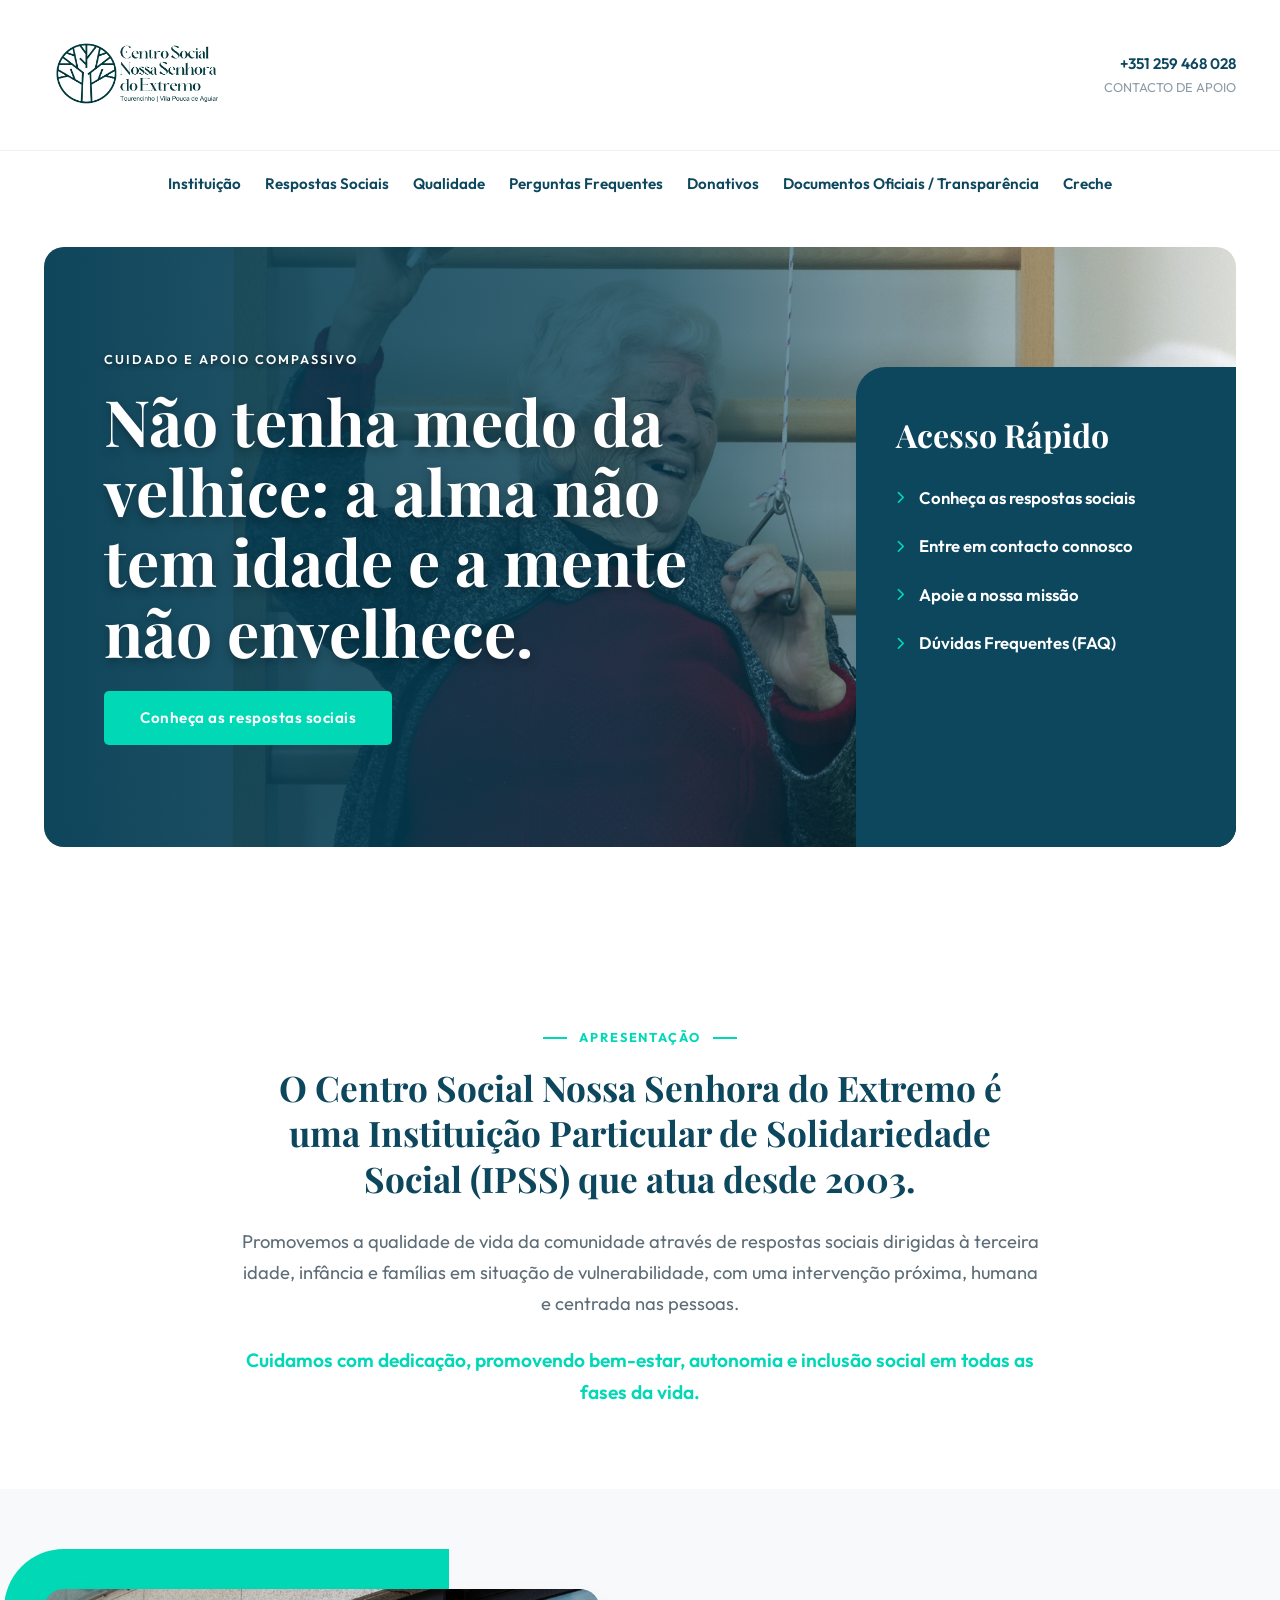
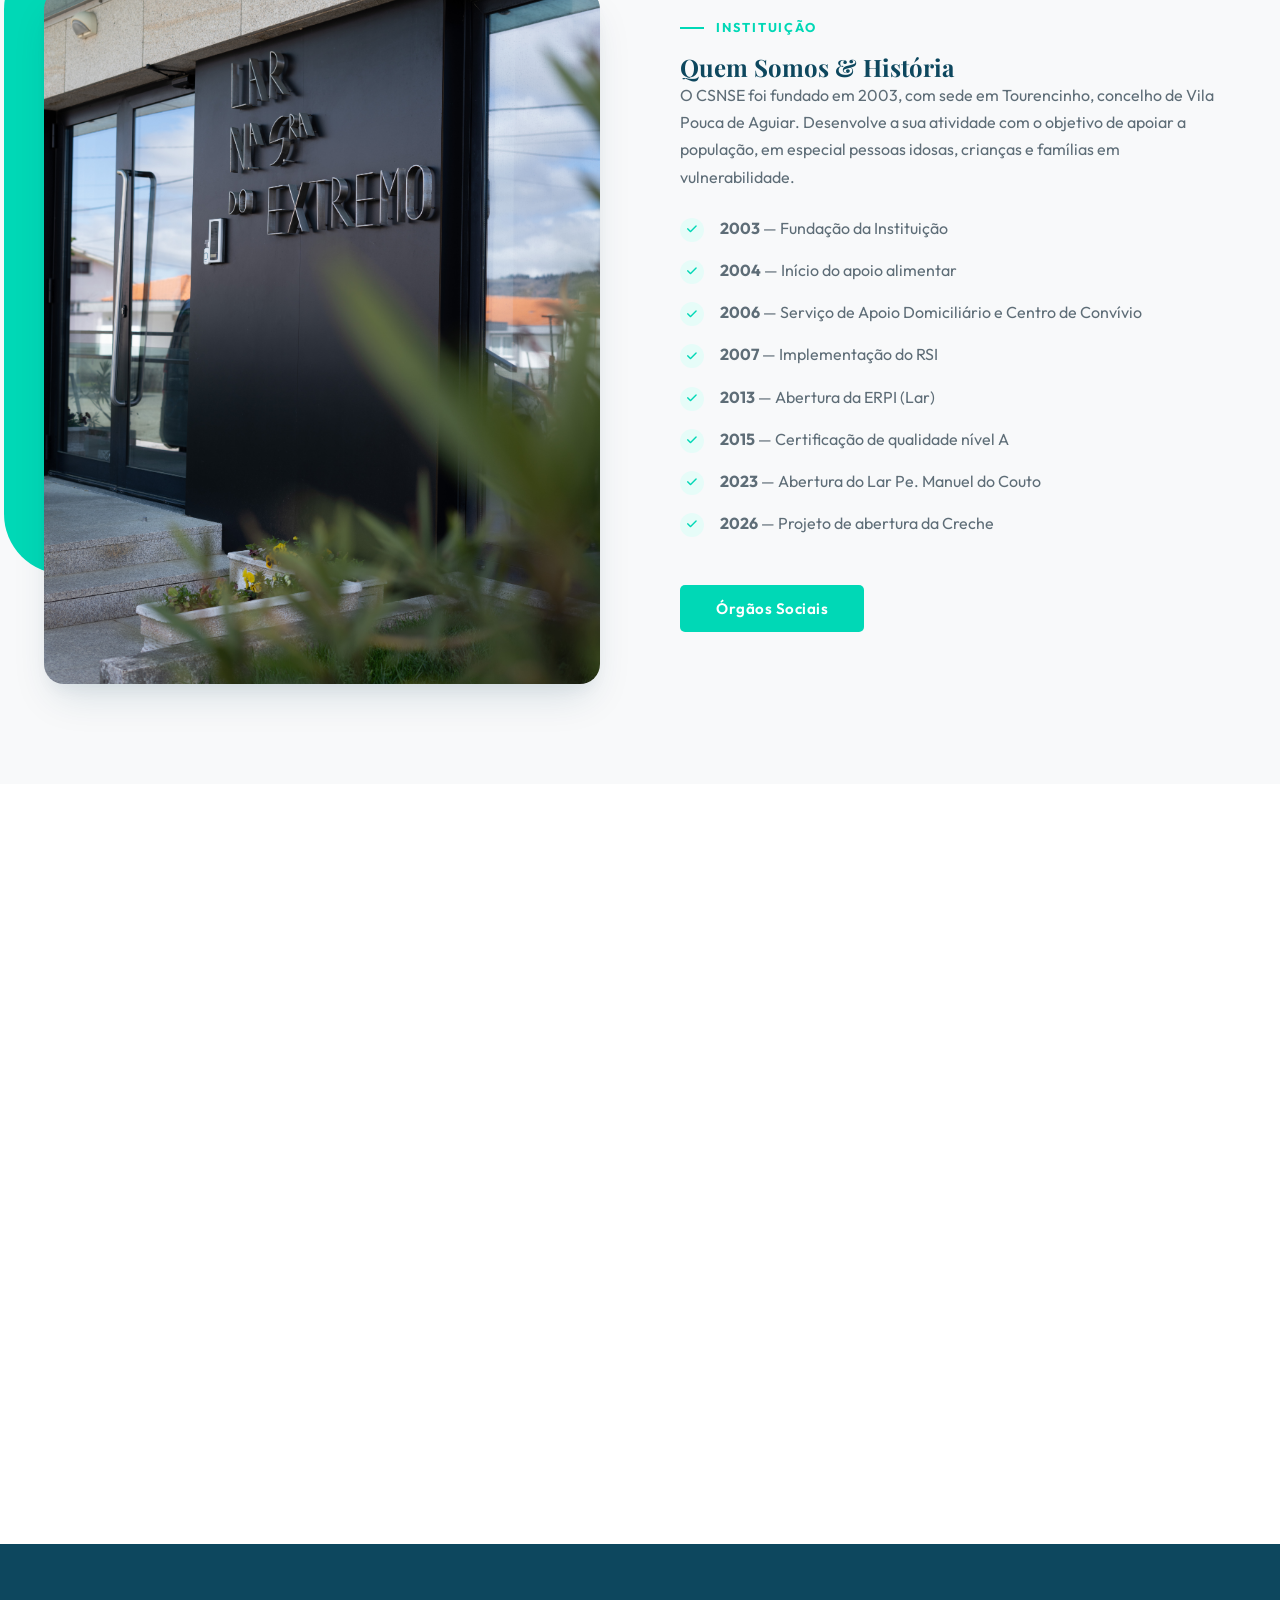
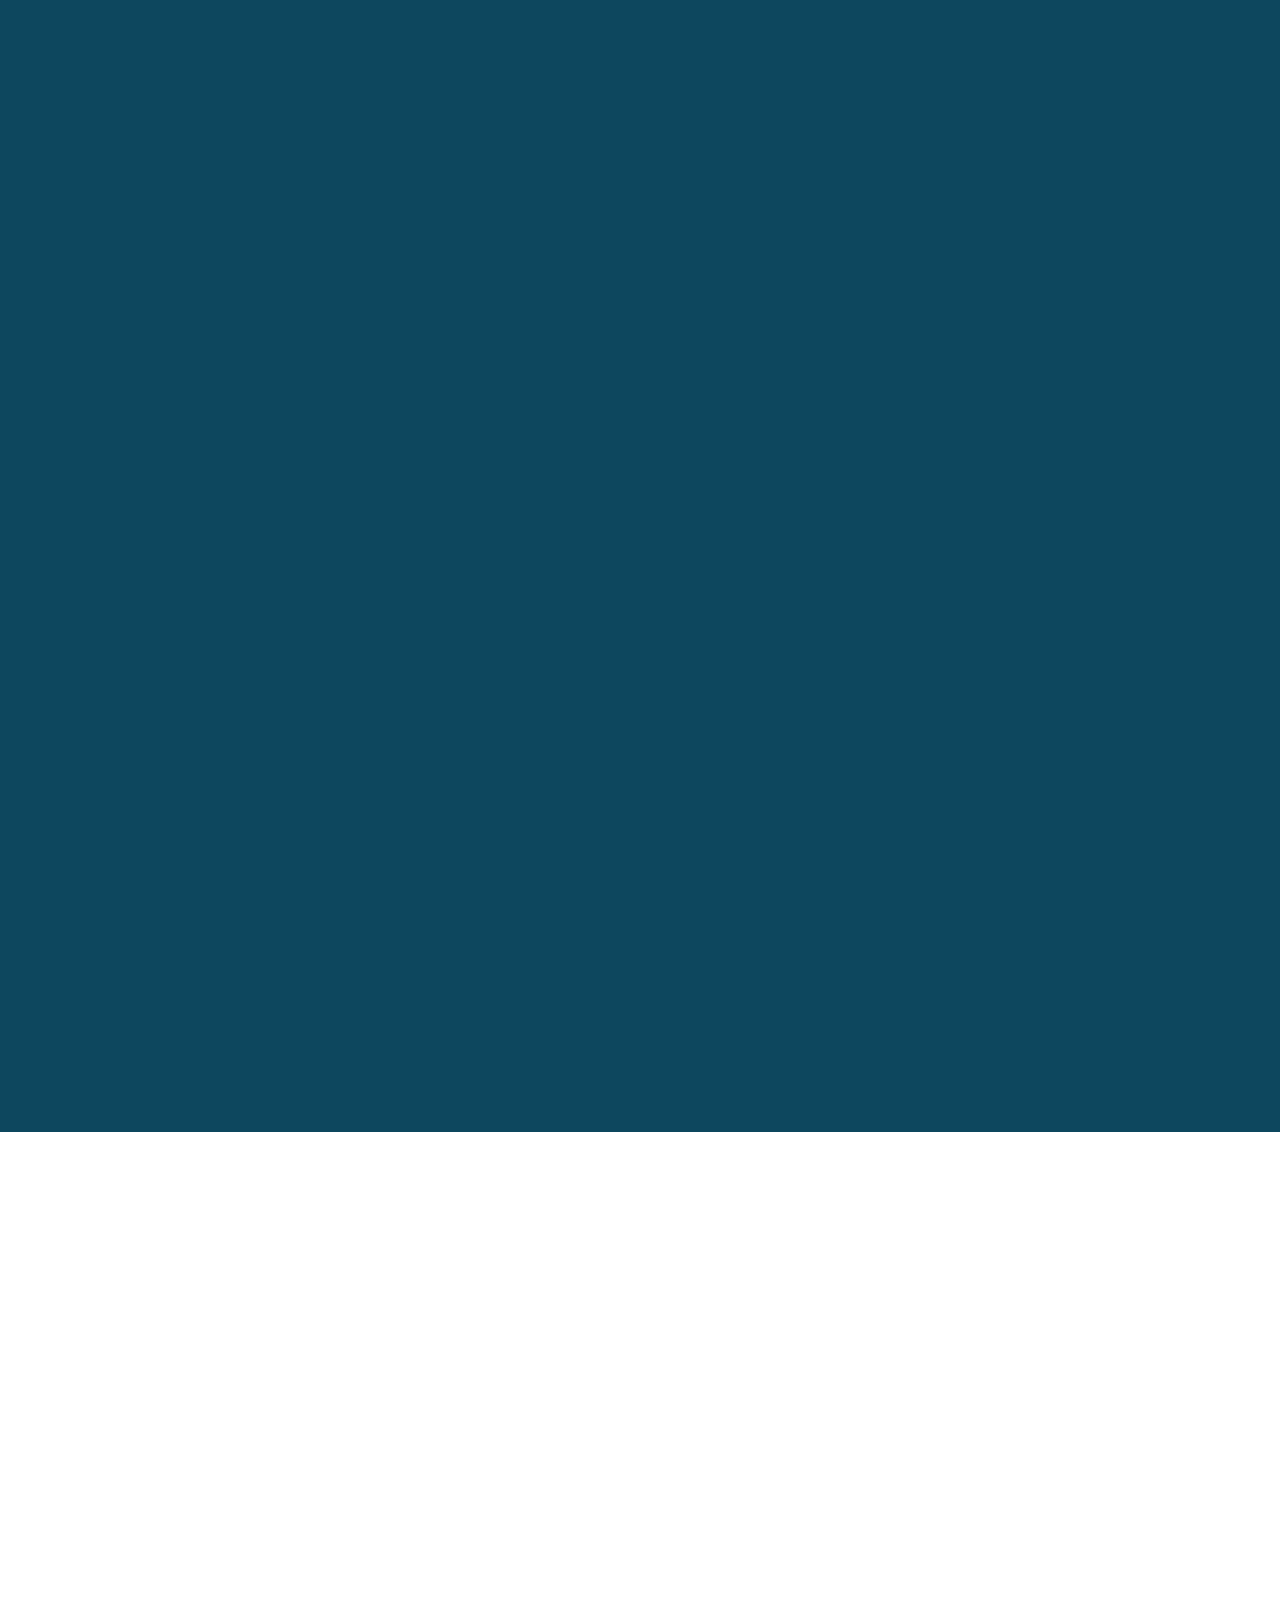
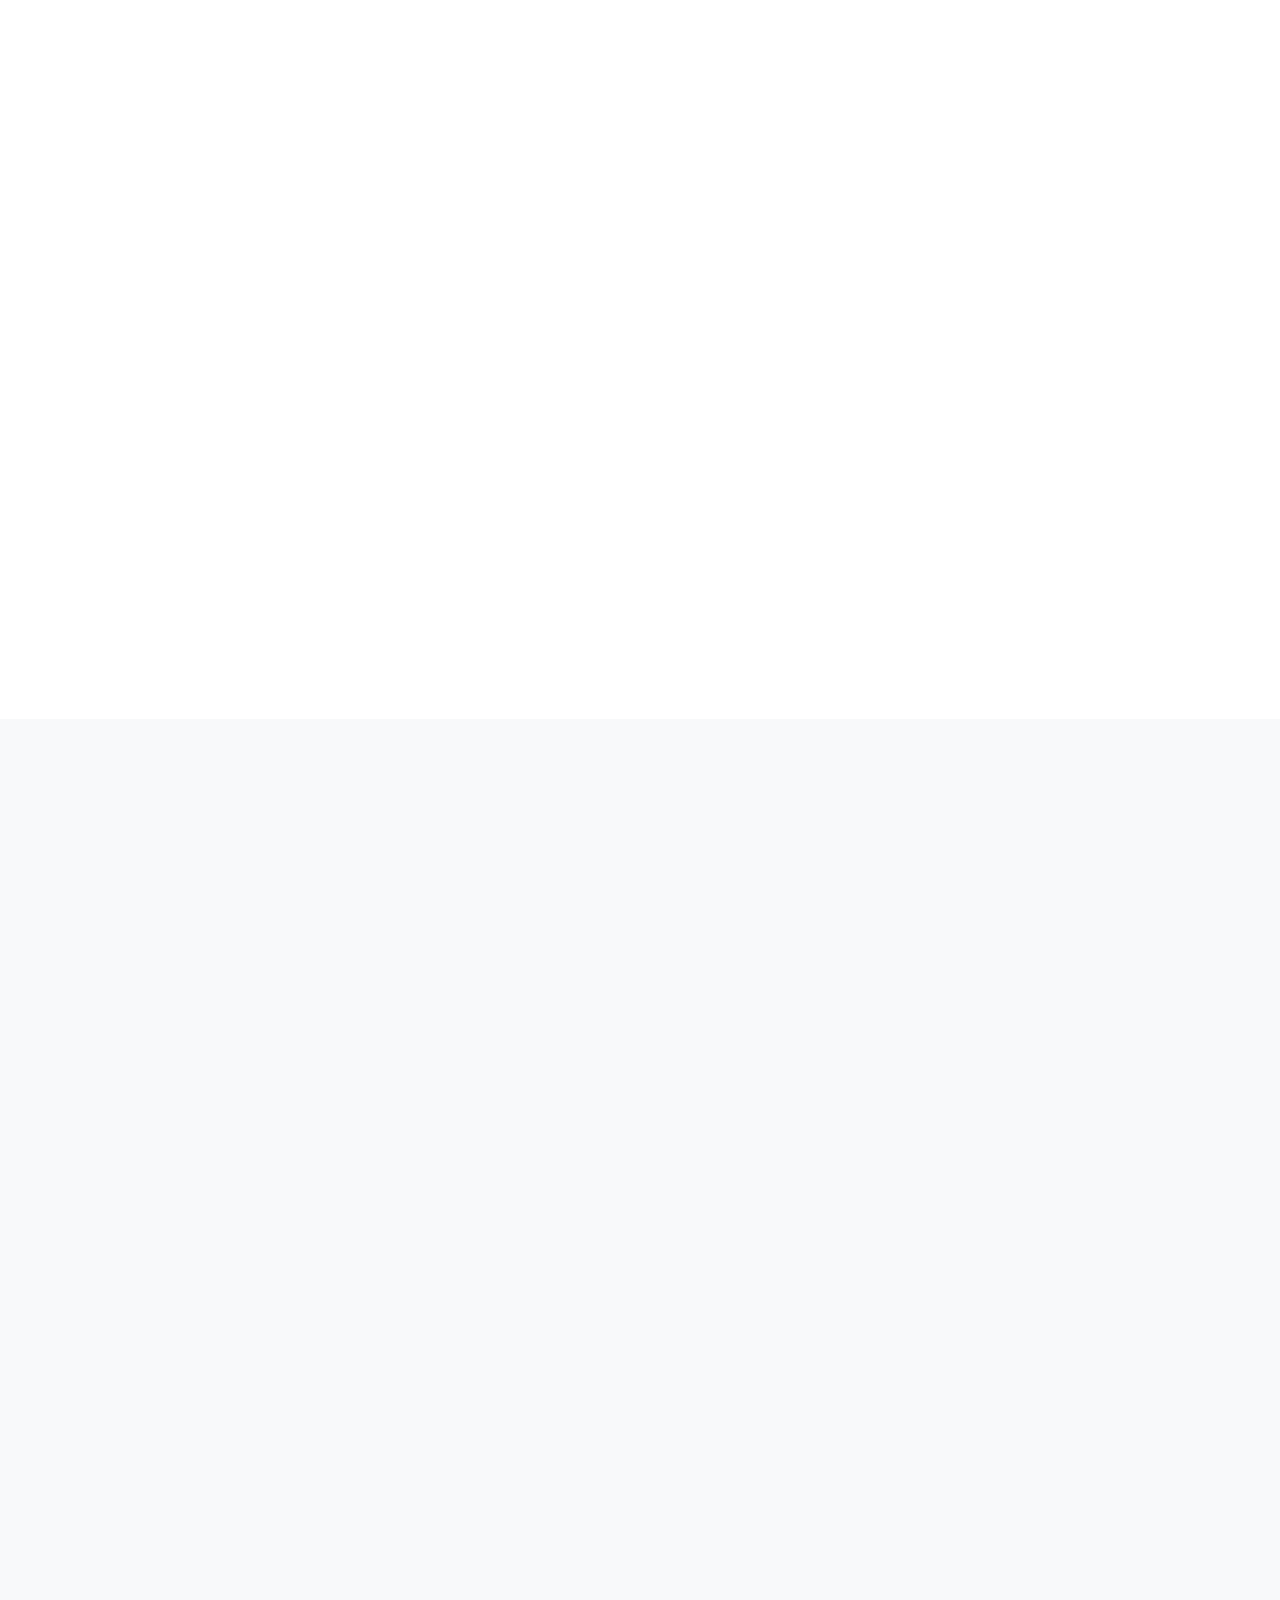
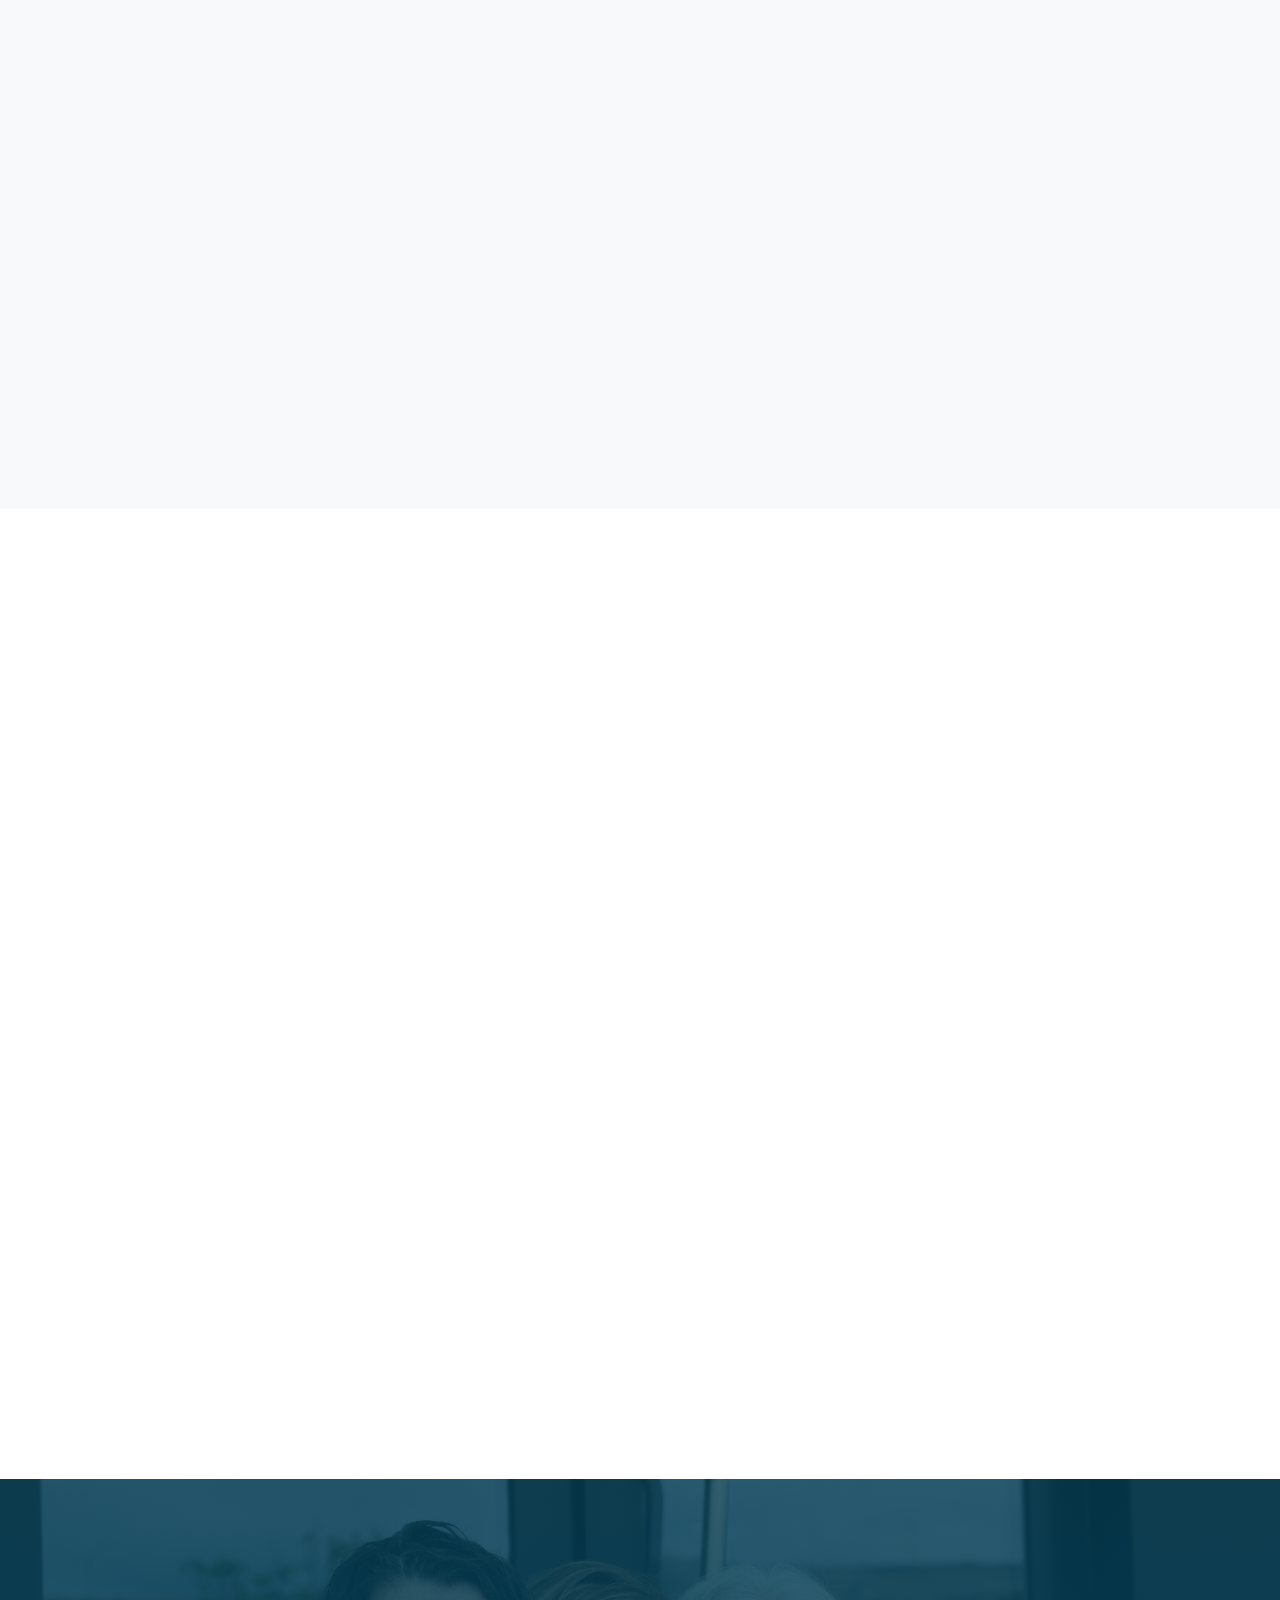
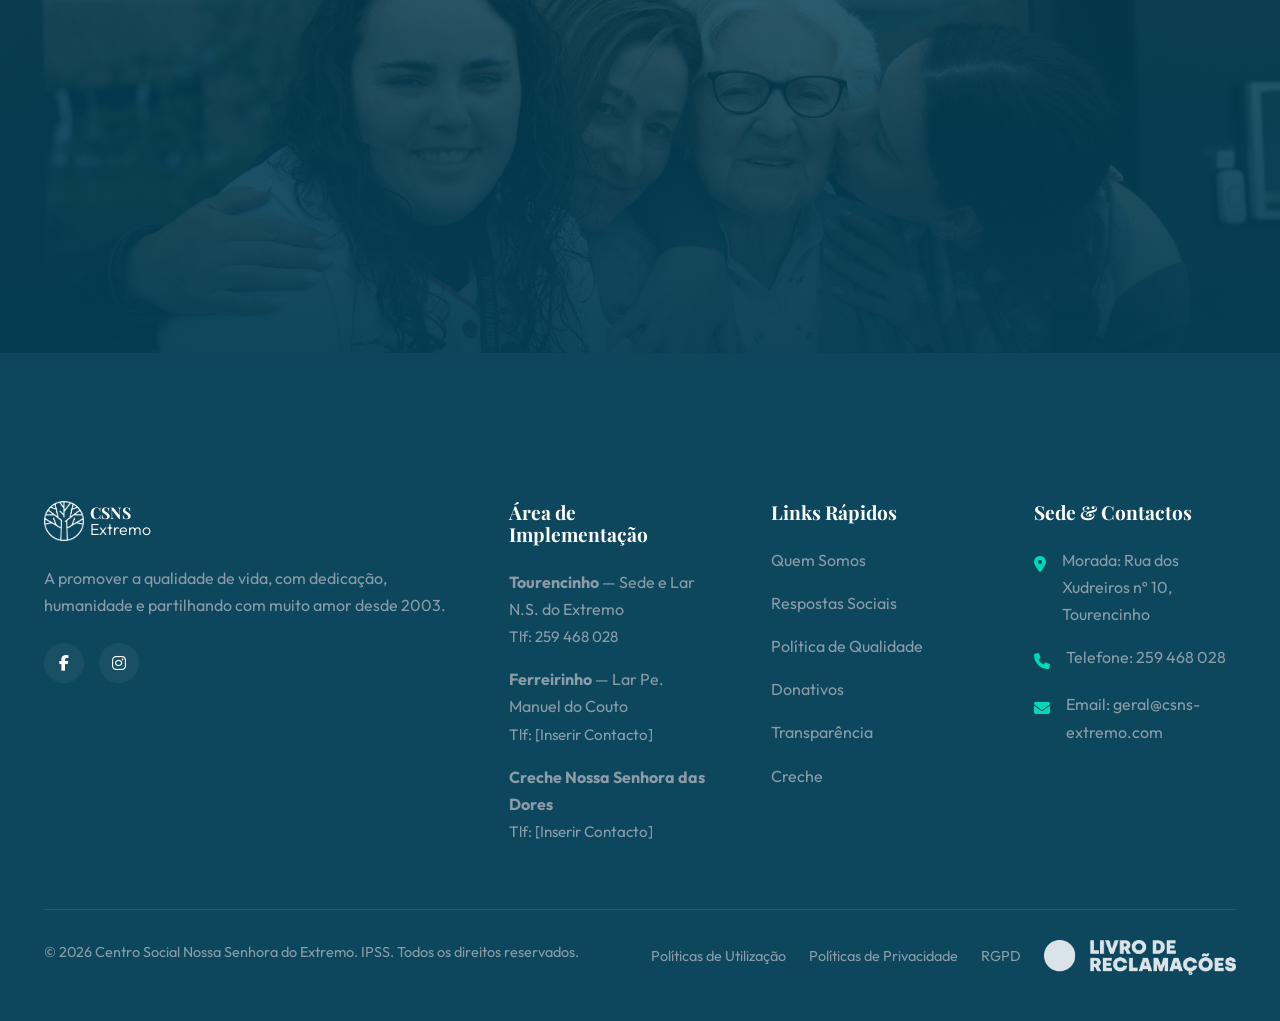
==== commit 052ec9d0: "Substitui link de texto do Livro de Reclamacoes pelo logotipo oficial PNG" ====
--- a/index.html
+++ b/index.html
@@ -572,7 +572,9 @@
                     <a href="#" class="legal-modal-trigger" data-title="Políticas de Utilização">Políticas de Utilização</a>
                     <a href="#" class="legal-modal-trigger" data-title="Políticas de Privacidade">Políticas de Privacidade</a>
                     <a href="#" class="legal-modal-trigger" data-title="RGPD">RGPD</a>
-                    <a href="https://www.livroreclamacoes.pt/" target="_blank">Livro de Reclamações Online</a>
+                    <a href="https://www.livroreclamacoes.pt/" target="_blank" class="livro-rec">
+                        <img src="images/livro_reclamacoes.png" alt="Livro de Reclamações" style="height: 35px; width: auto; vertical-align: middle;">
+                    </a>
                 </div>
             </div>
         </div>
--- a/style.css
+++ b/style.css
@@ -1805,3 +1805,12 @@
         font-size: 0.85rem;
     }
 }
+
+.livro-rec {
+    opacity: 0.85;
+    transition: opacity 0.3s ease;
+    display: inline-block;
+}
+.livro-rec:hover {
+    opacity: 1;
+}
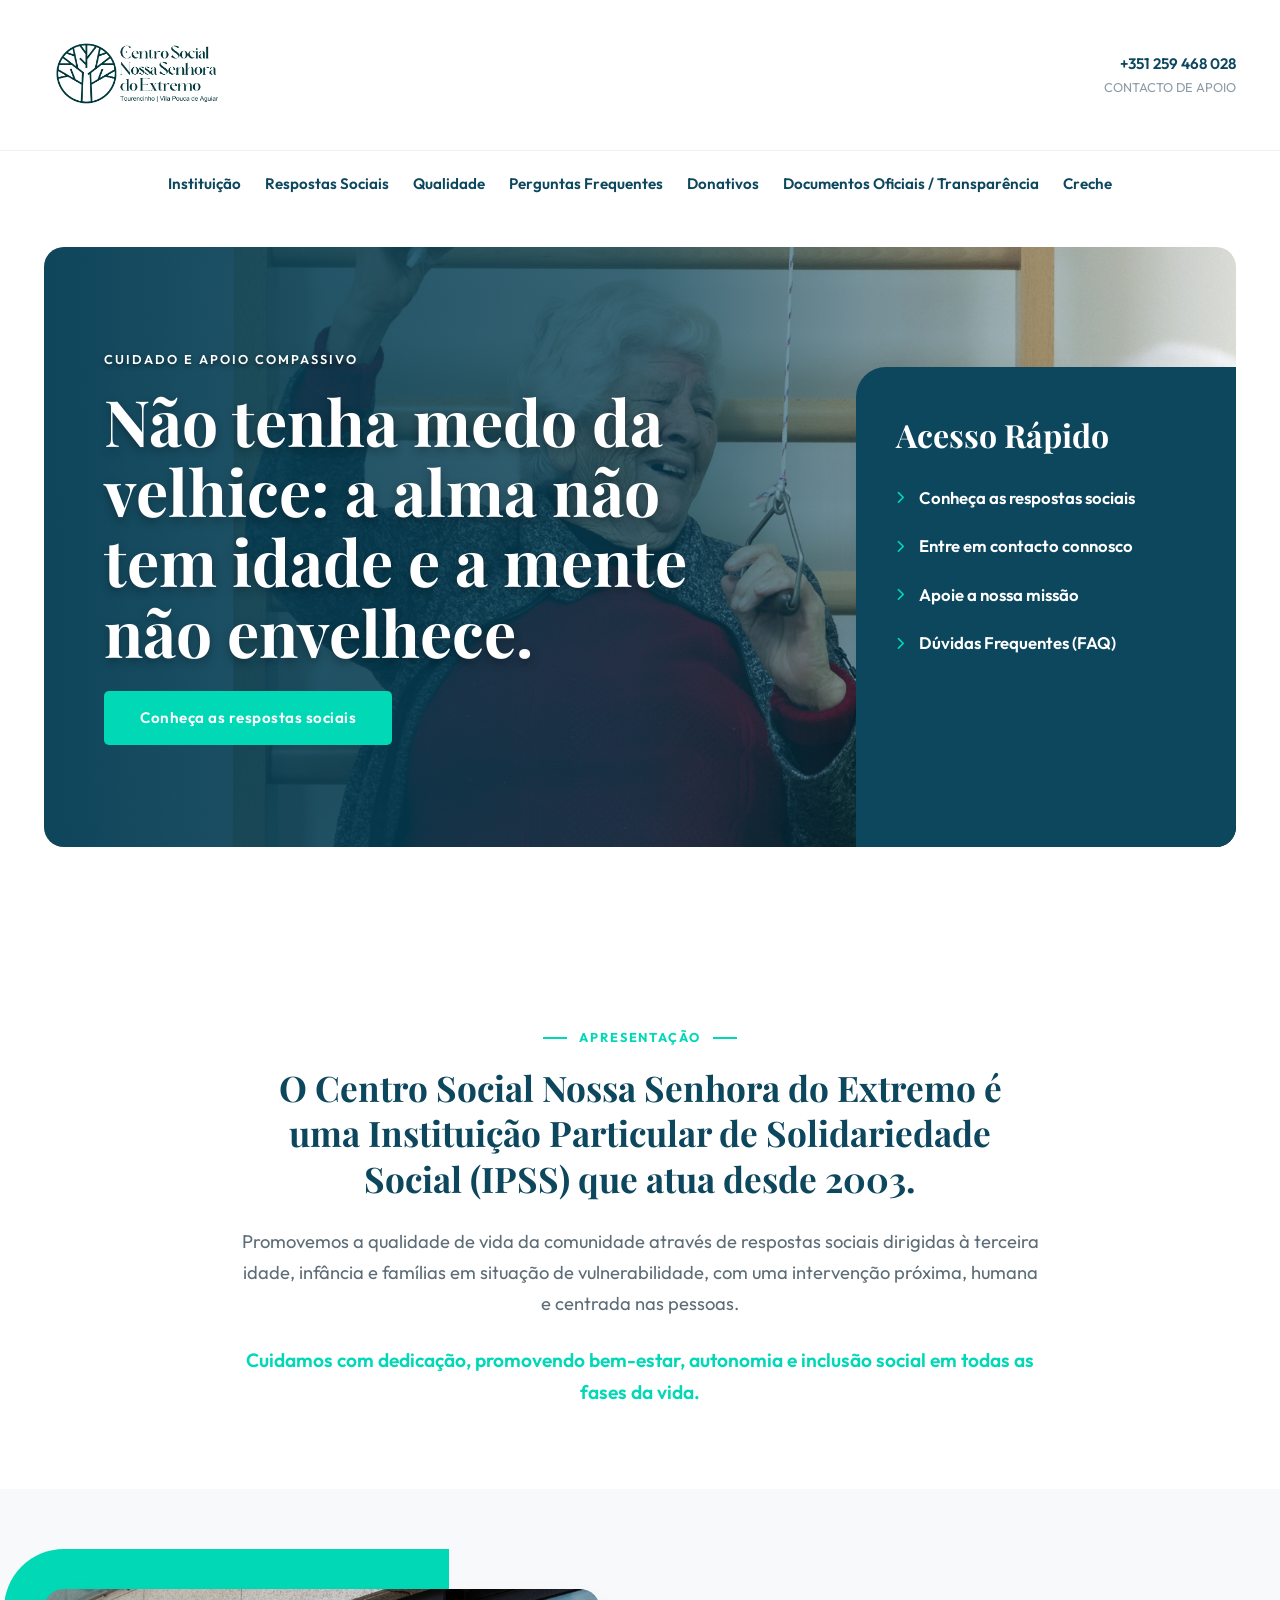
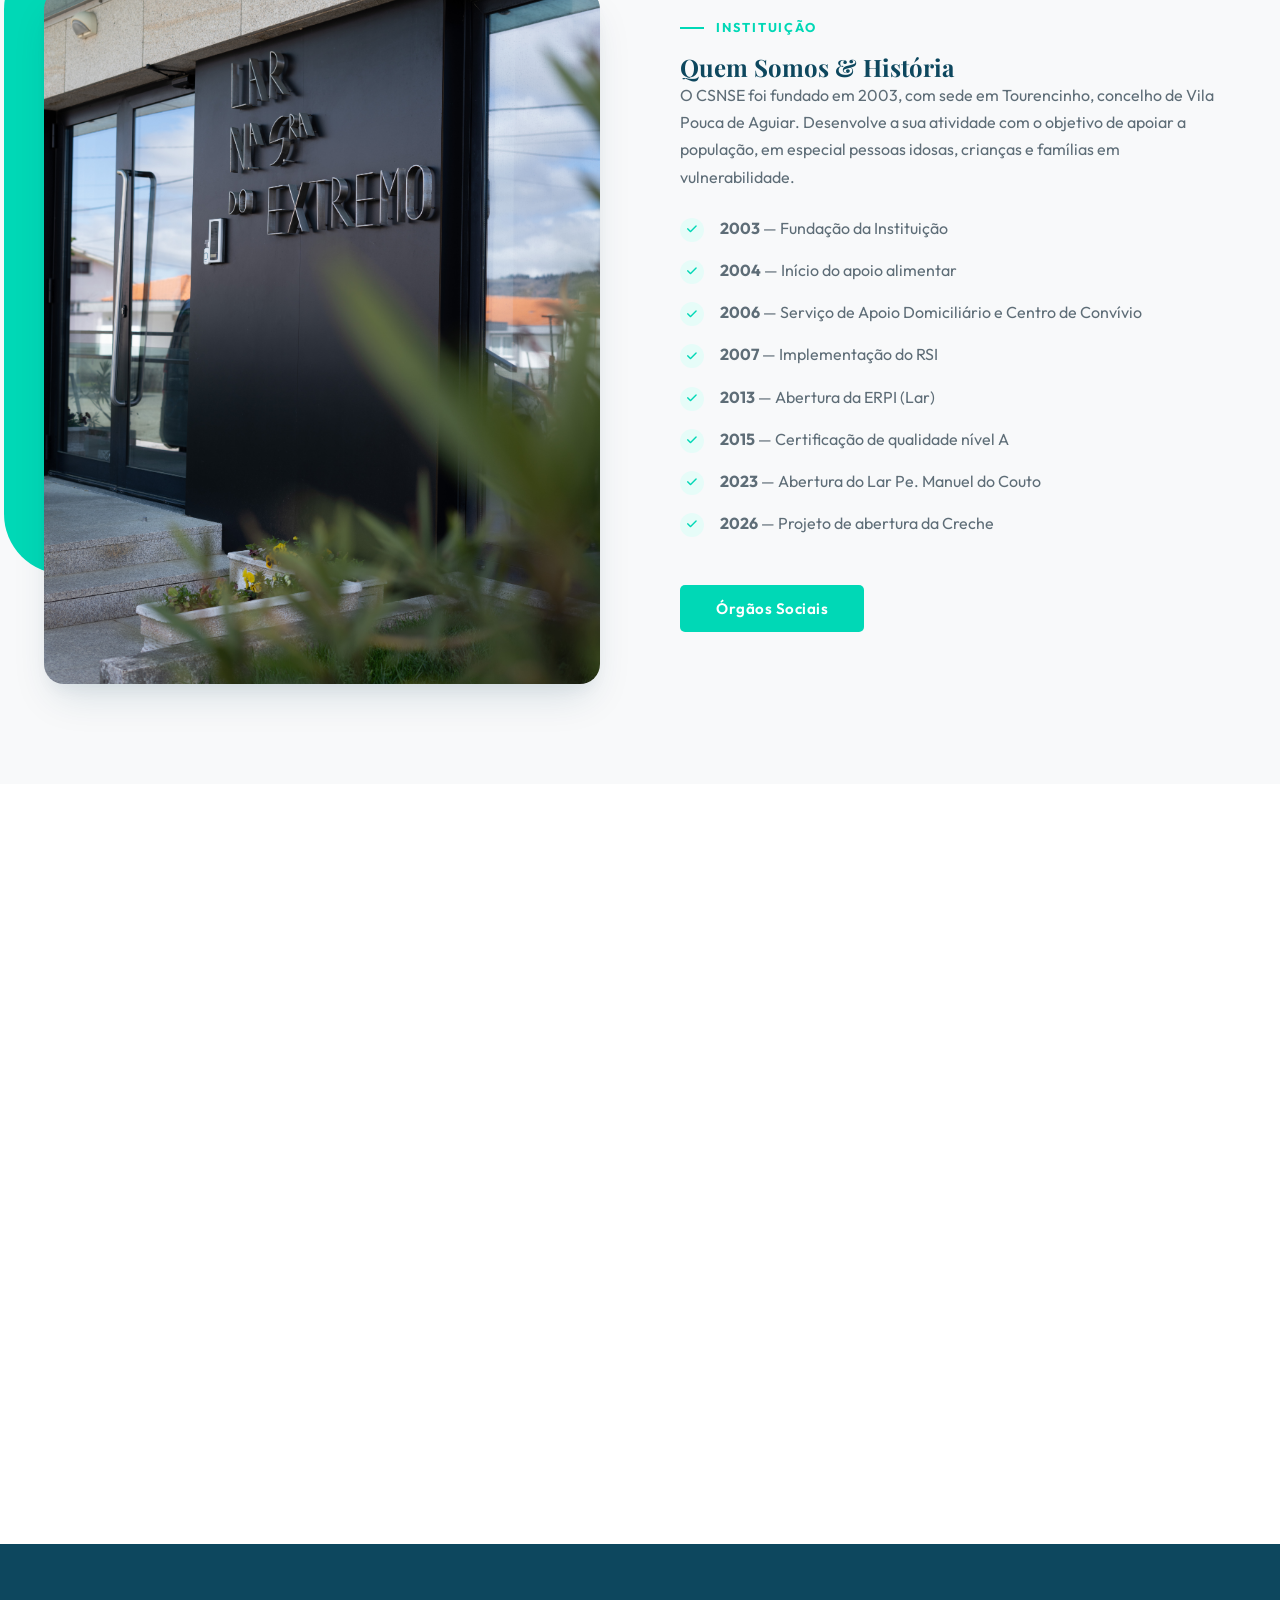
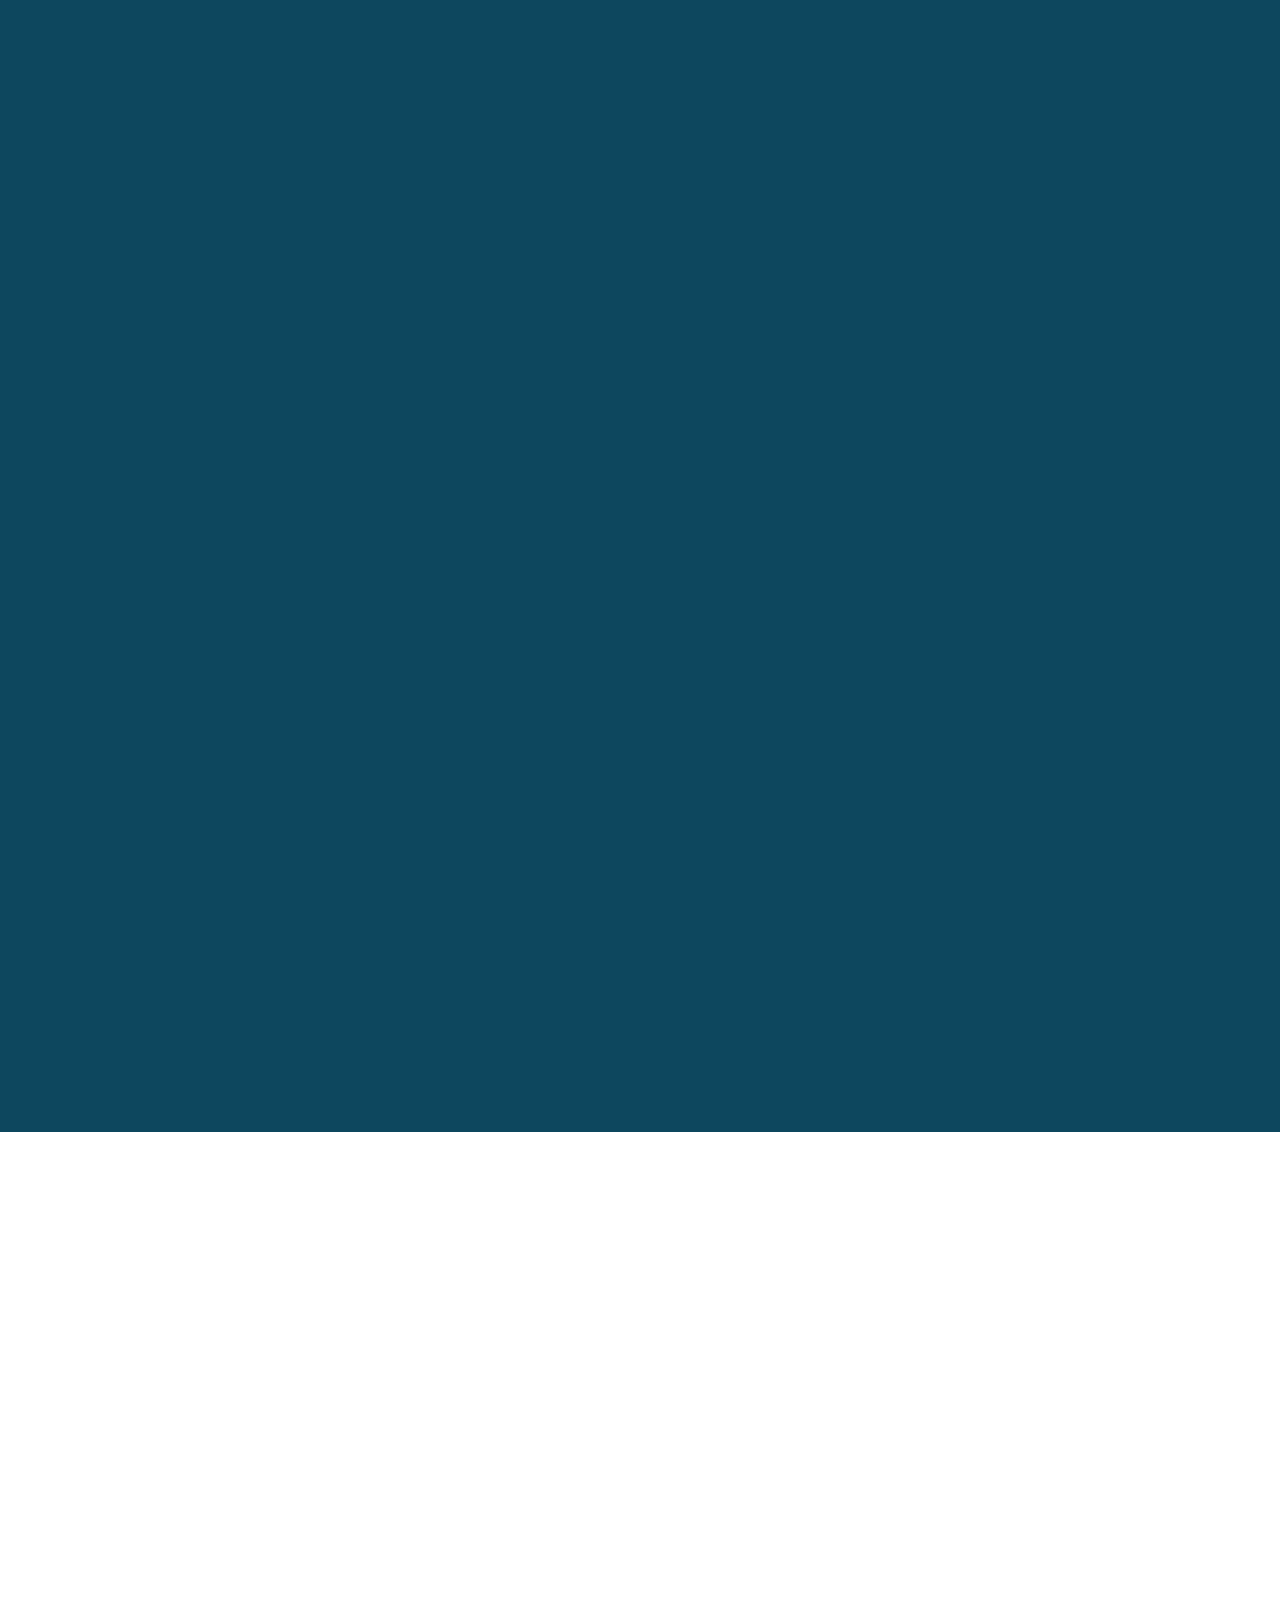
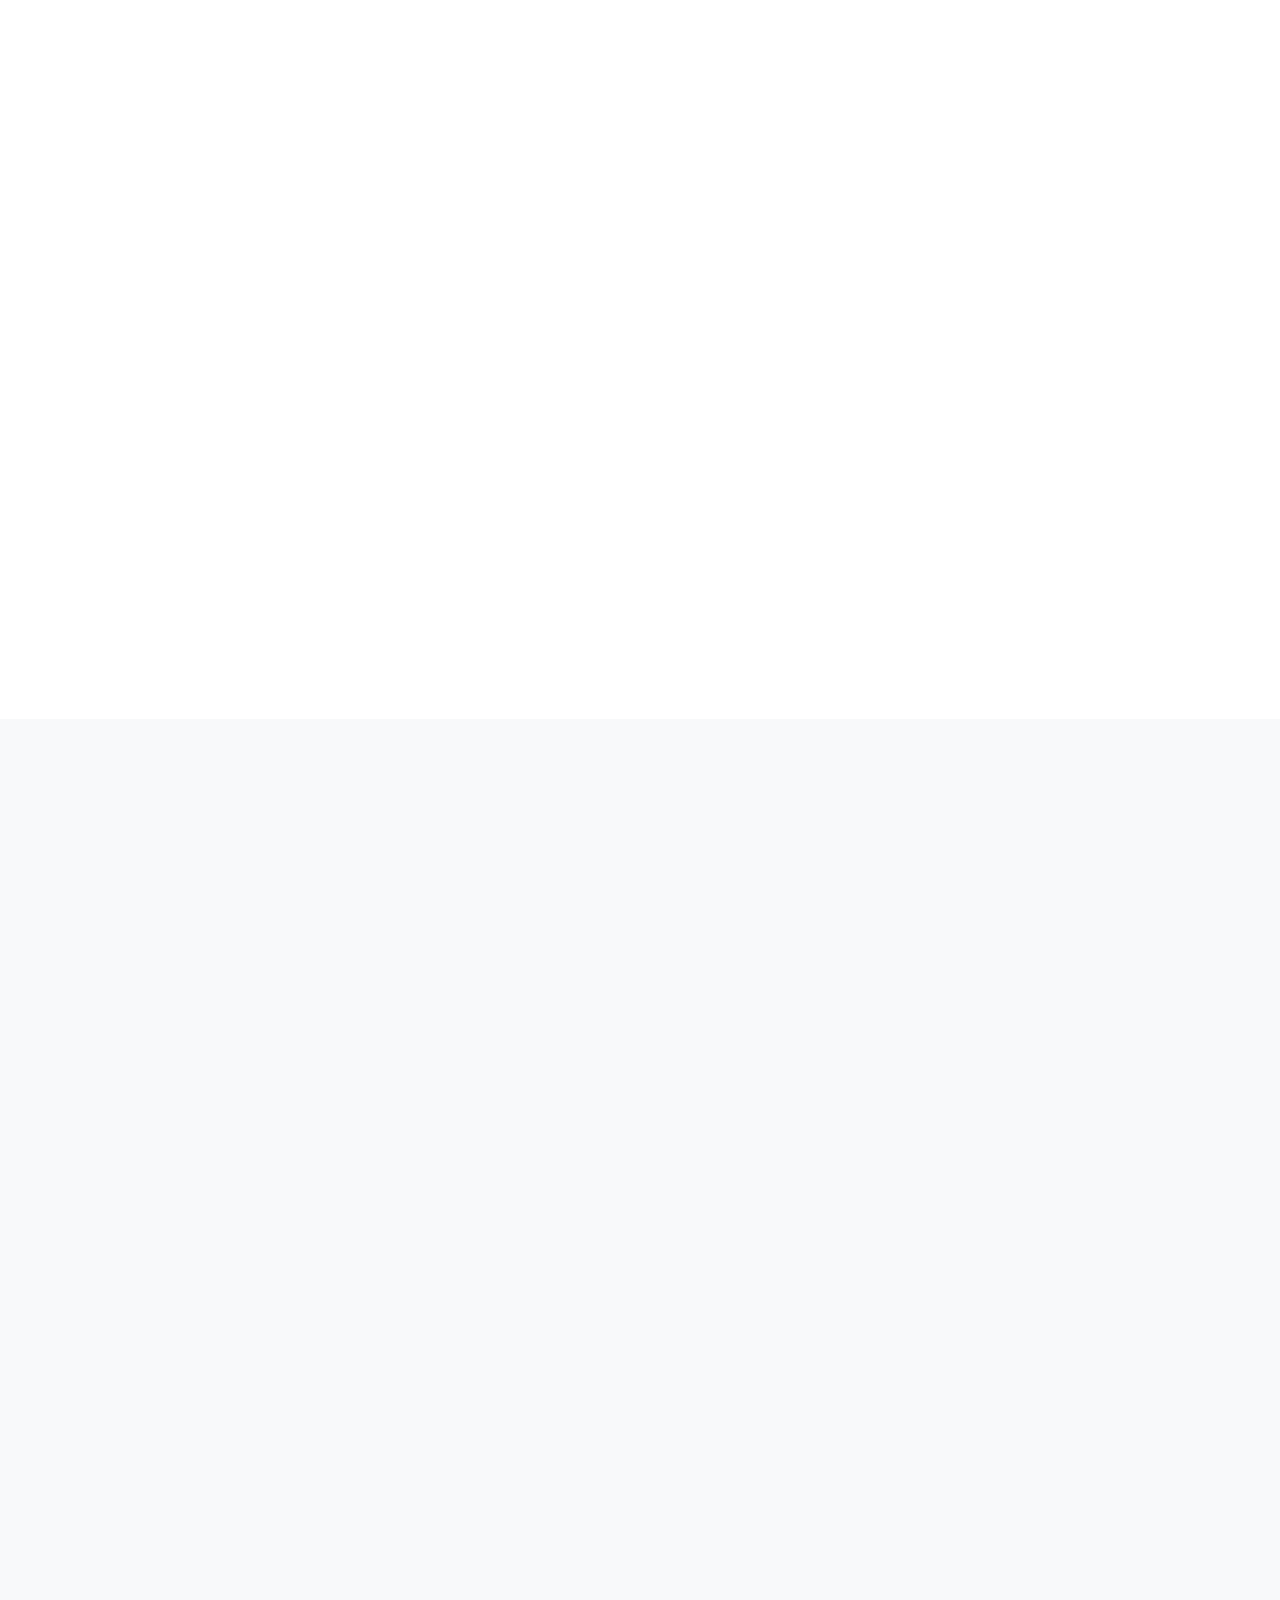
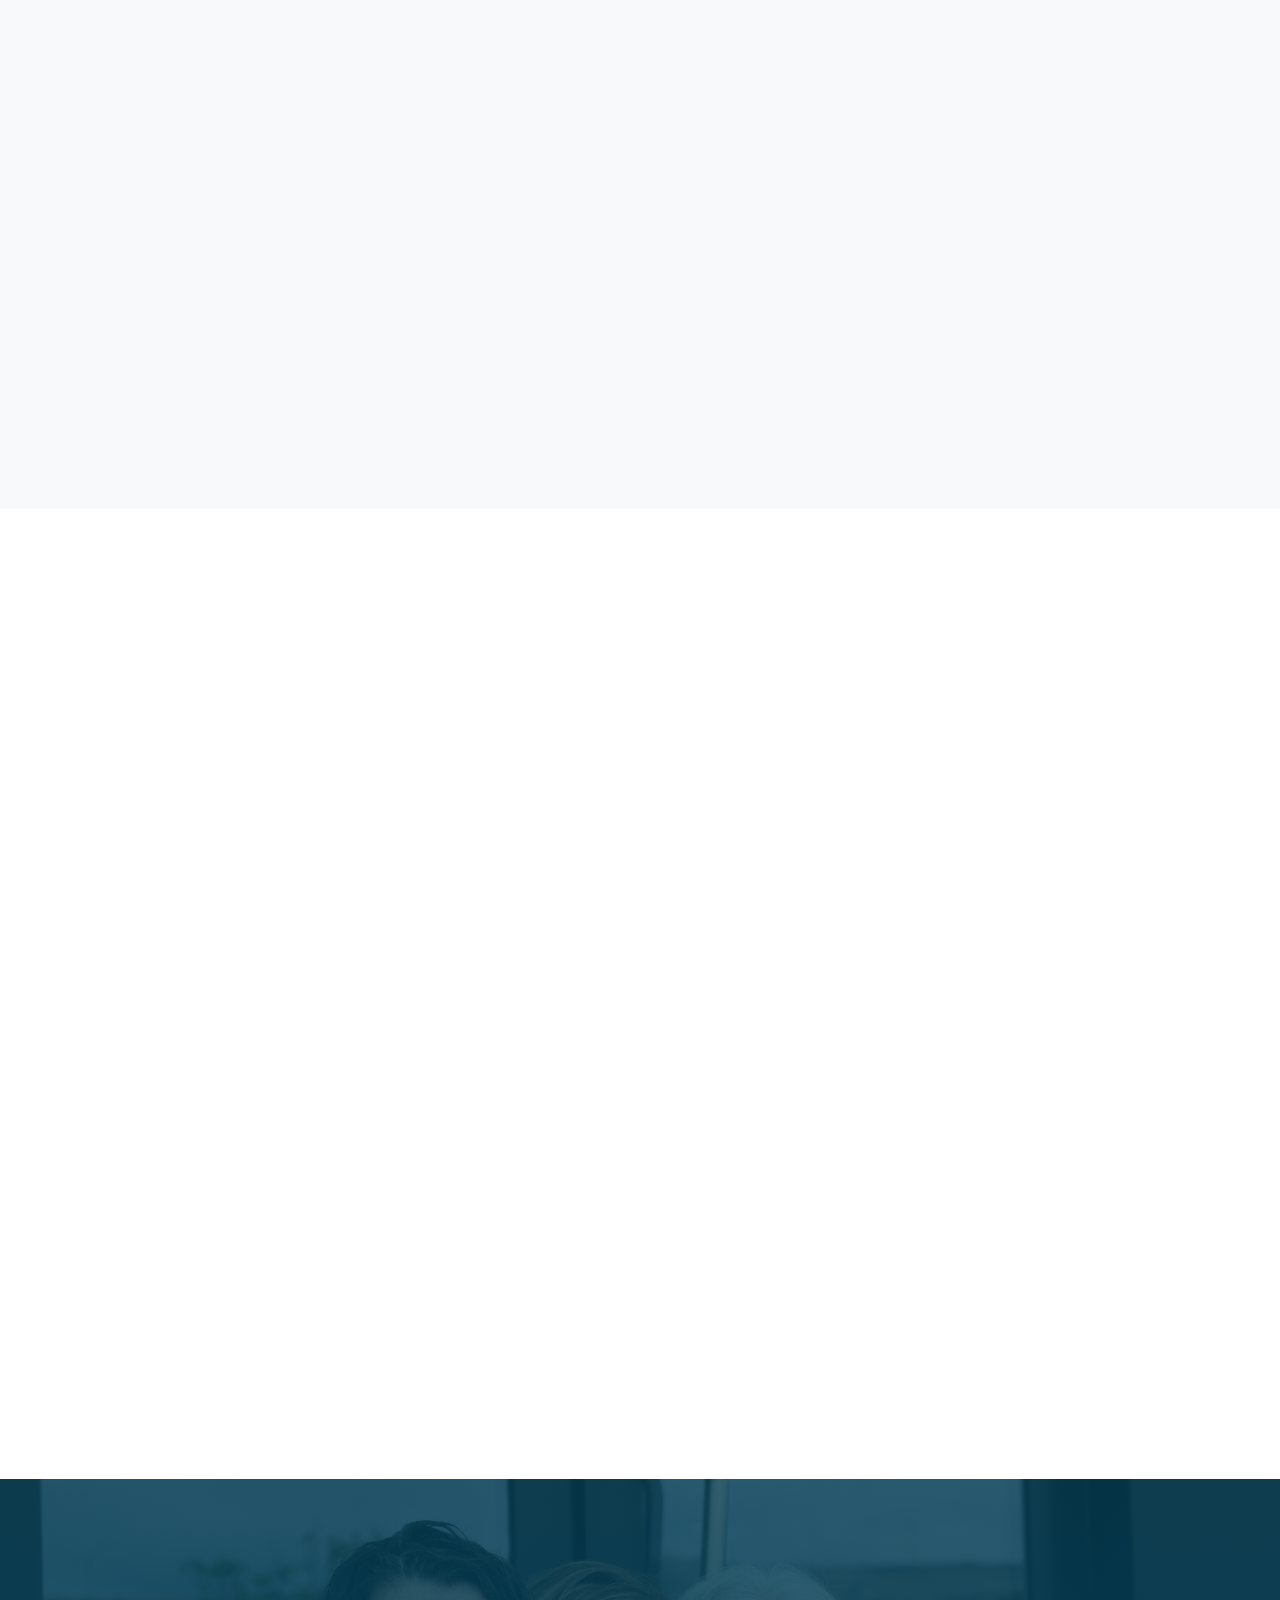
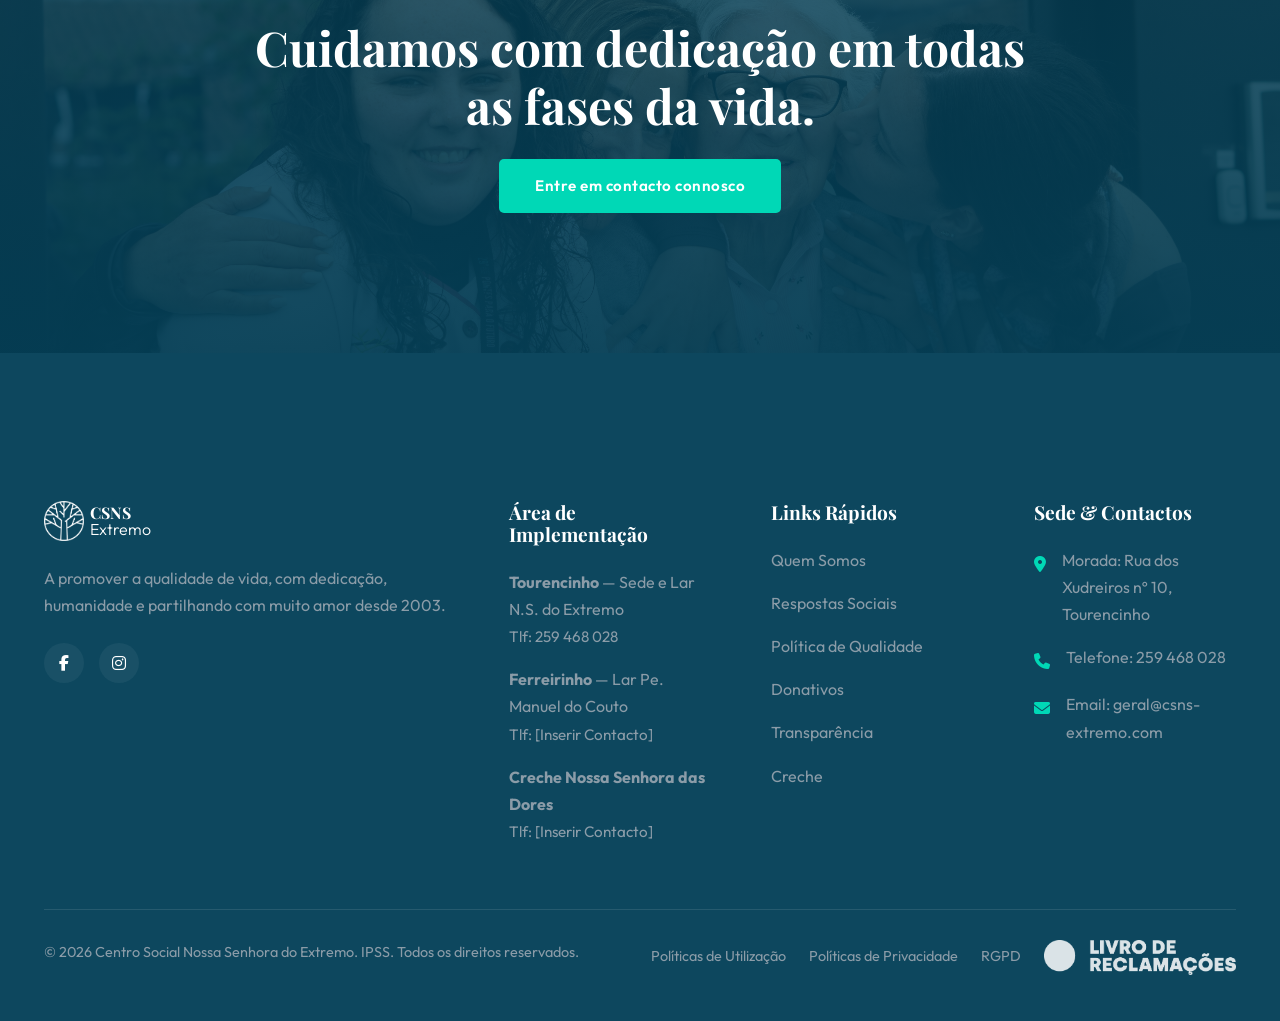
==== commit 2845a452: "Atualiza rotulo para NIF CSNSE e remove espacos do NIF na seccao de donativos" ====
--- a/index.html
+++ b/index.html
@@ -469,8 +469,8 @@
                     <h3 class="serif-title mt-4 text-white">Doe 0,5% do IRS</h3>
                     <p class="text-light mt-3">Através da consignação, ofereça parte do imposto que iria para o Estado para o CSNSE. Não tem custos para si nem afeta o seu reembolso.</p>
                     <div class="nif-highlight mt-5">
-                        <span class="nif-label">O nosso NIF</span>
-                        <div class="nif-number text-teal">506 797 228</div>
+                        <span class="nif-label">NIF CSNSE</span>
+                        <div class="nif-number text-teal">506797228</div>
                     </div>
                 </div>
                 
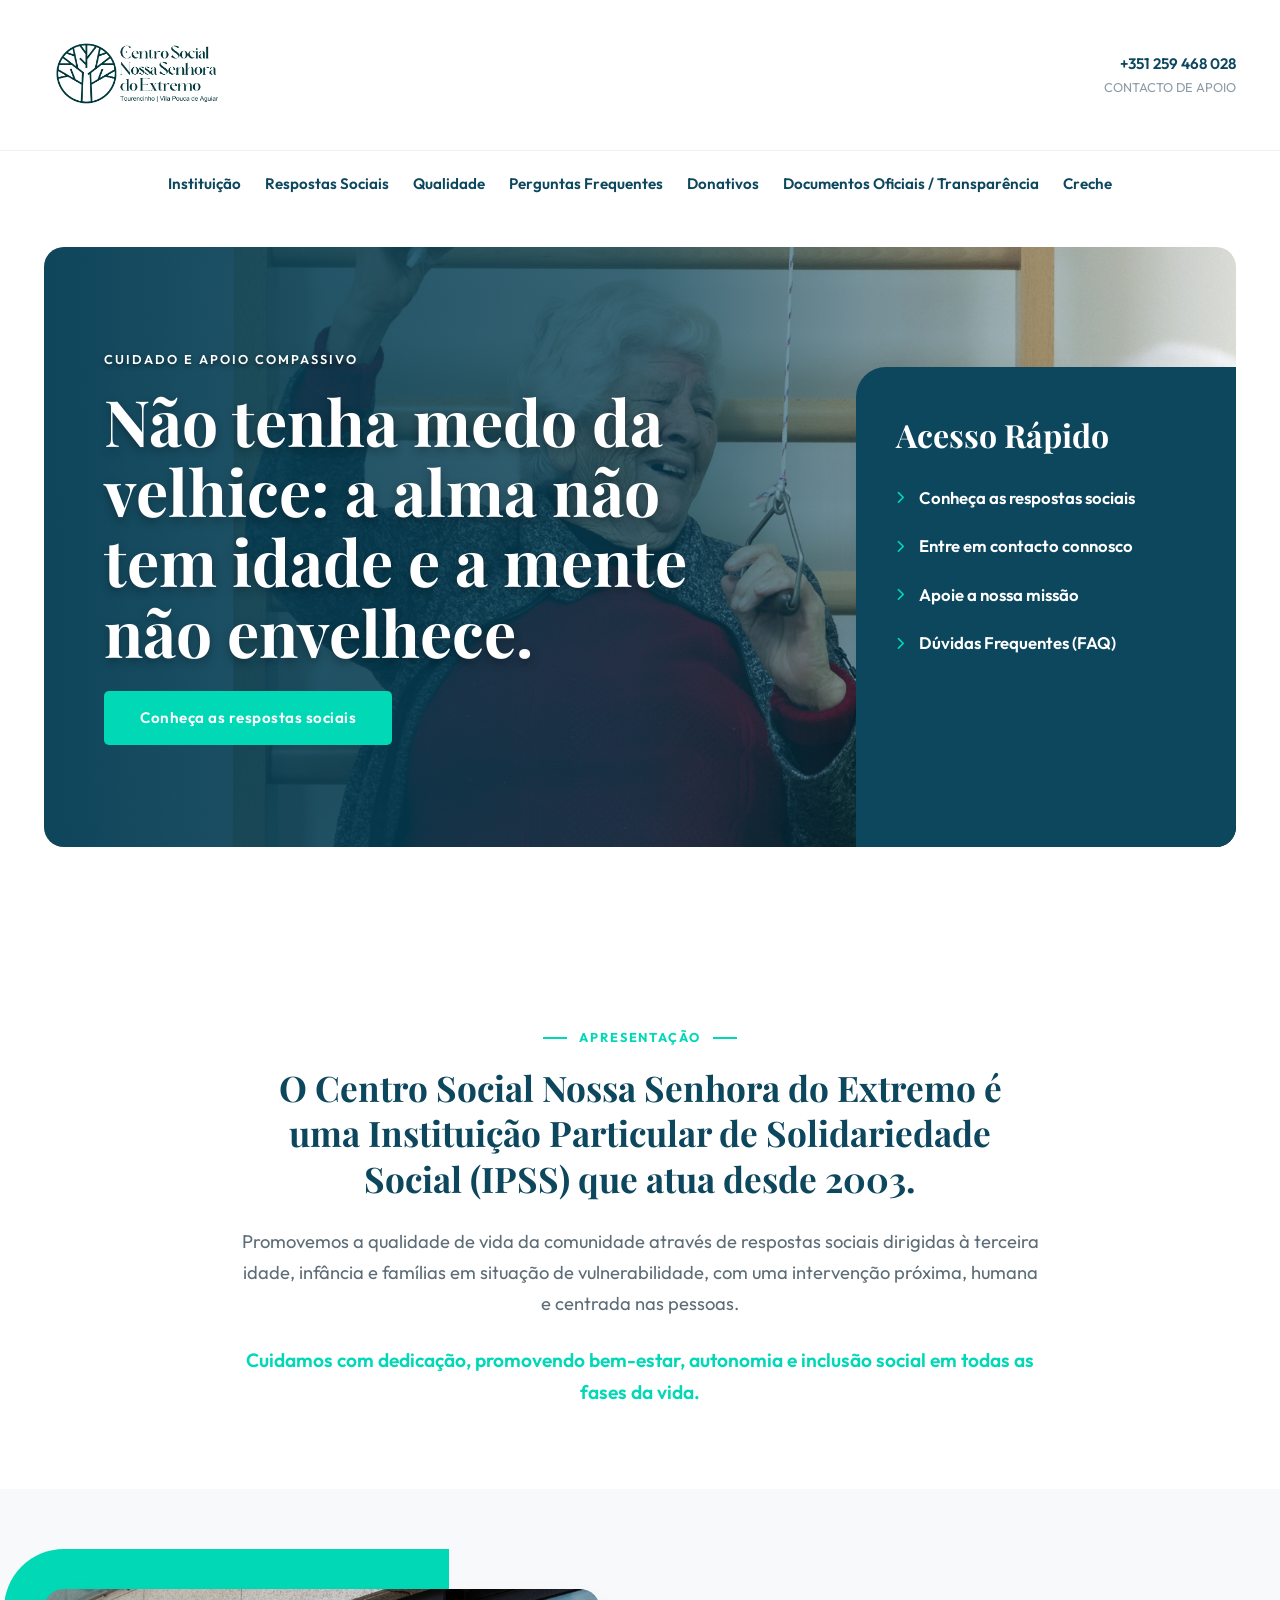
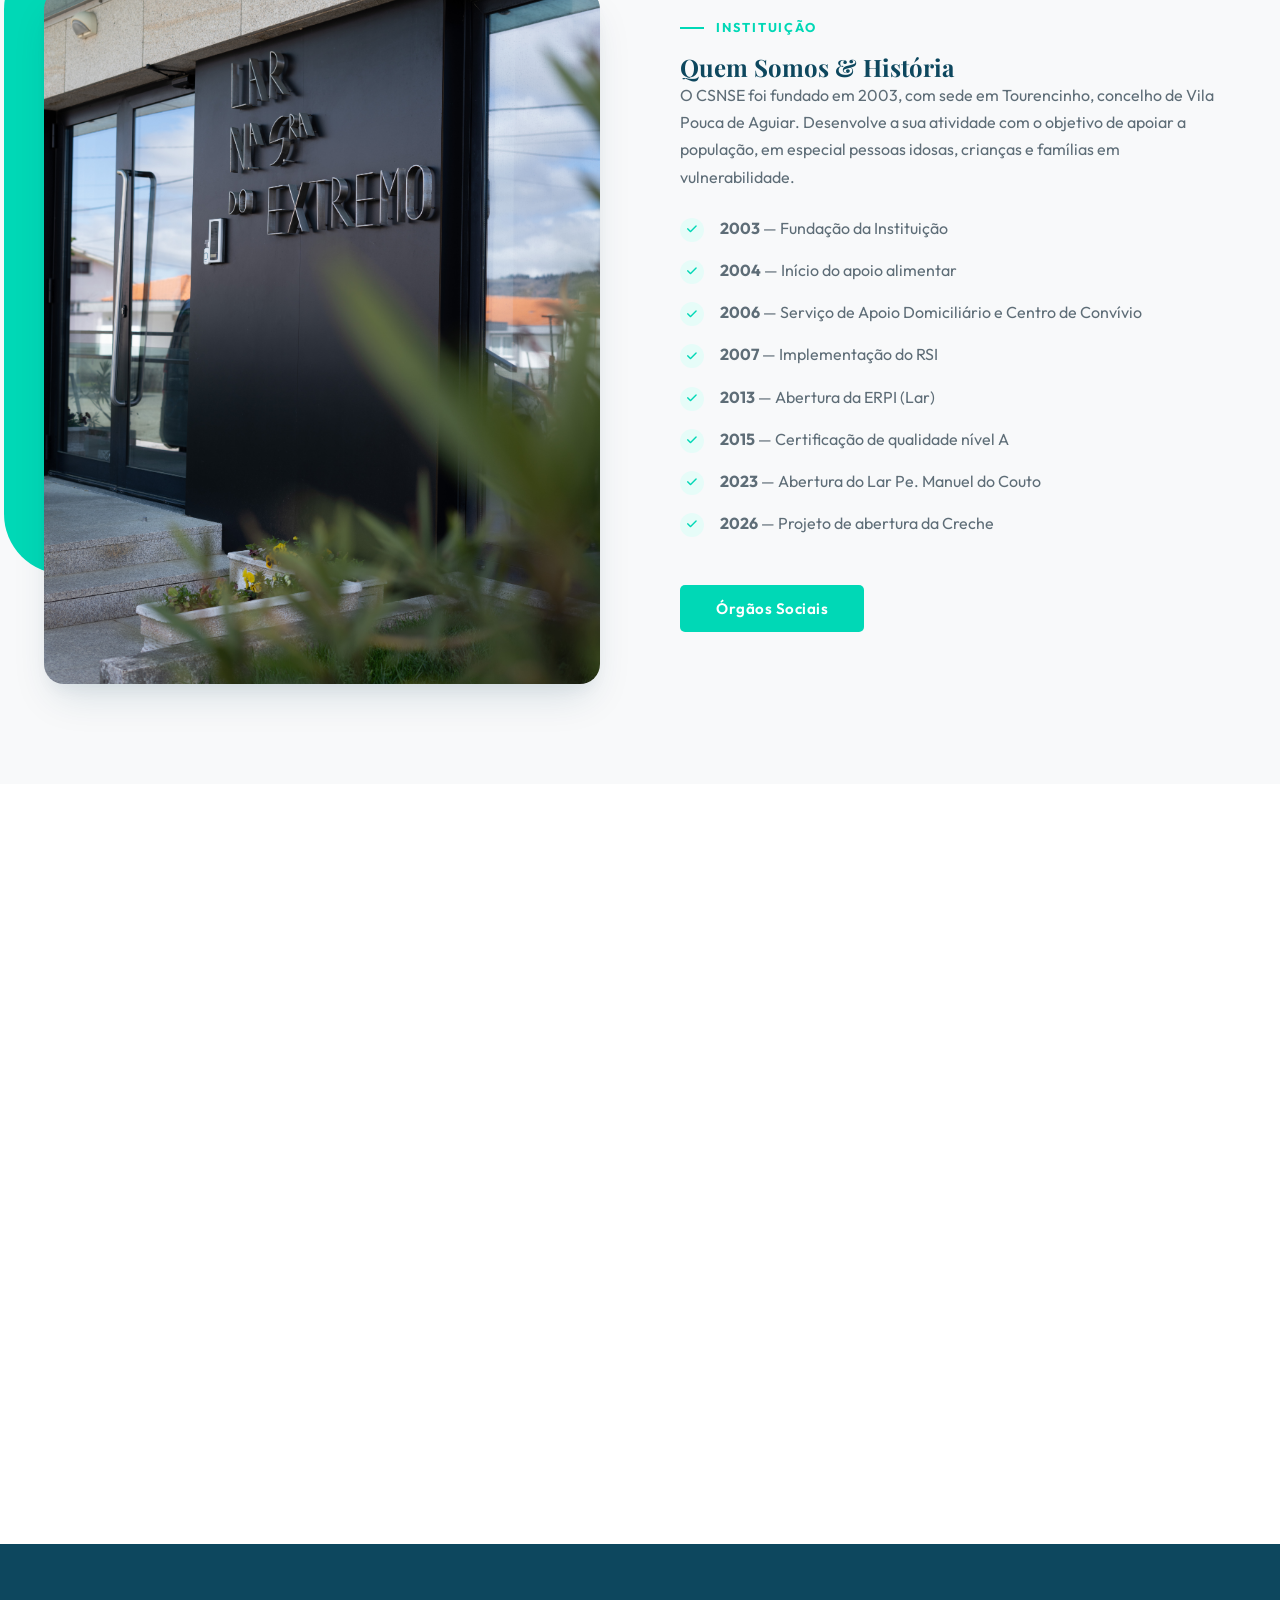
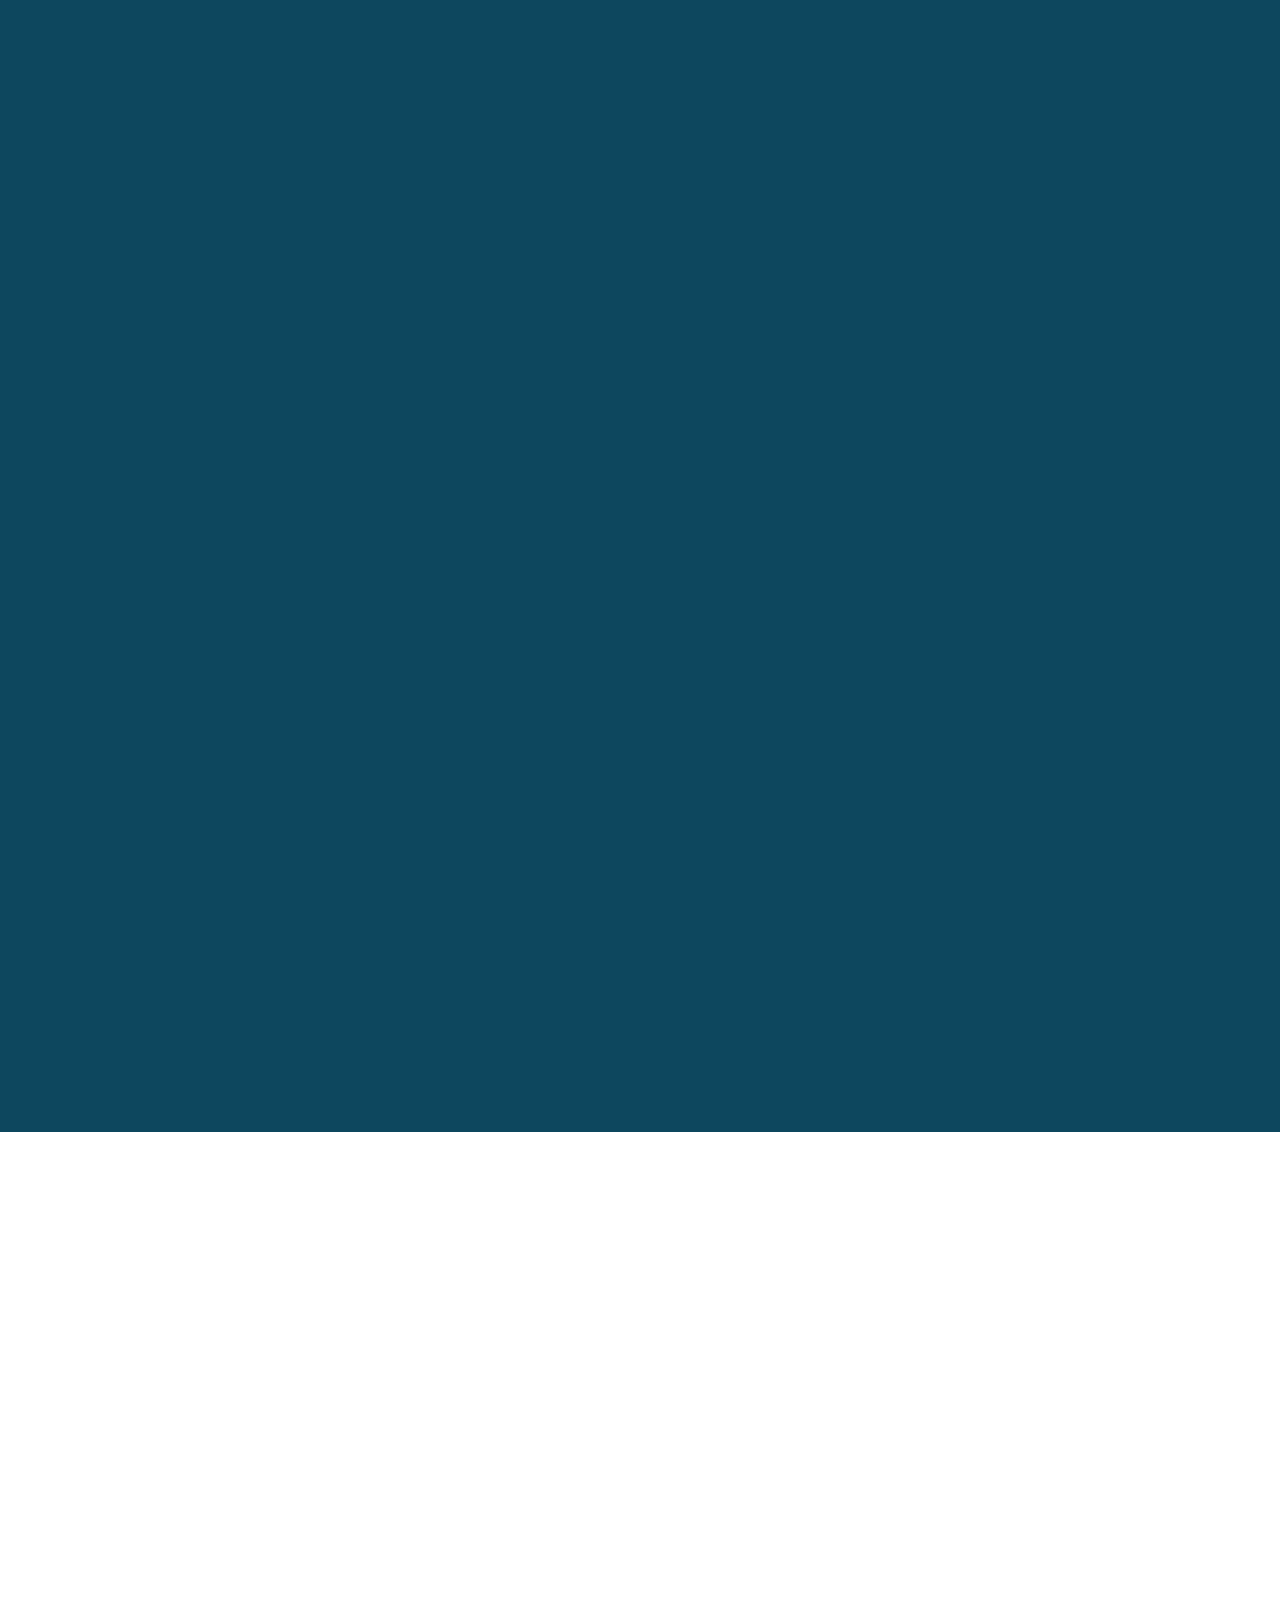
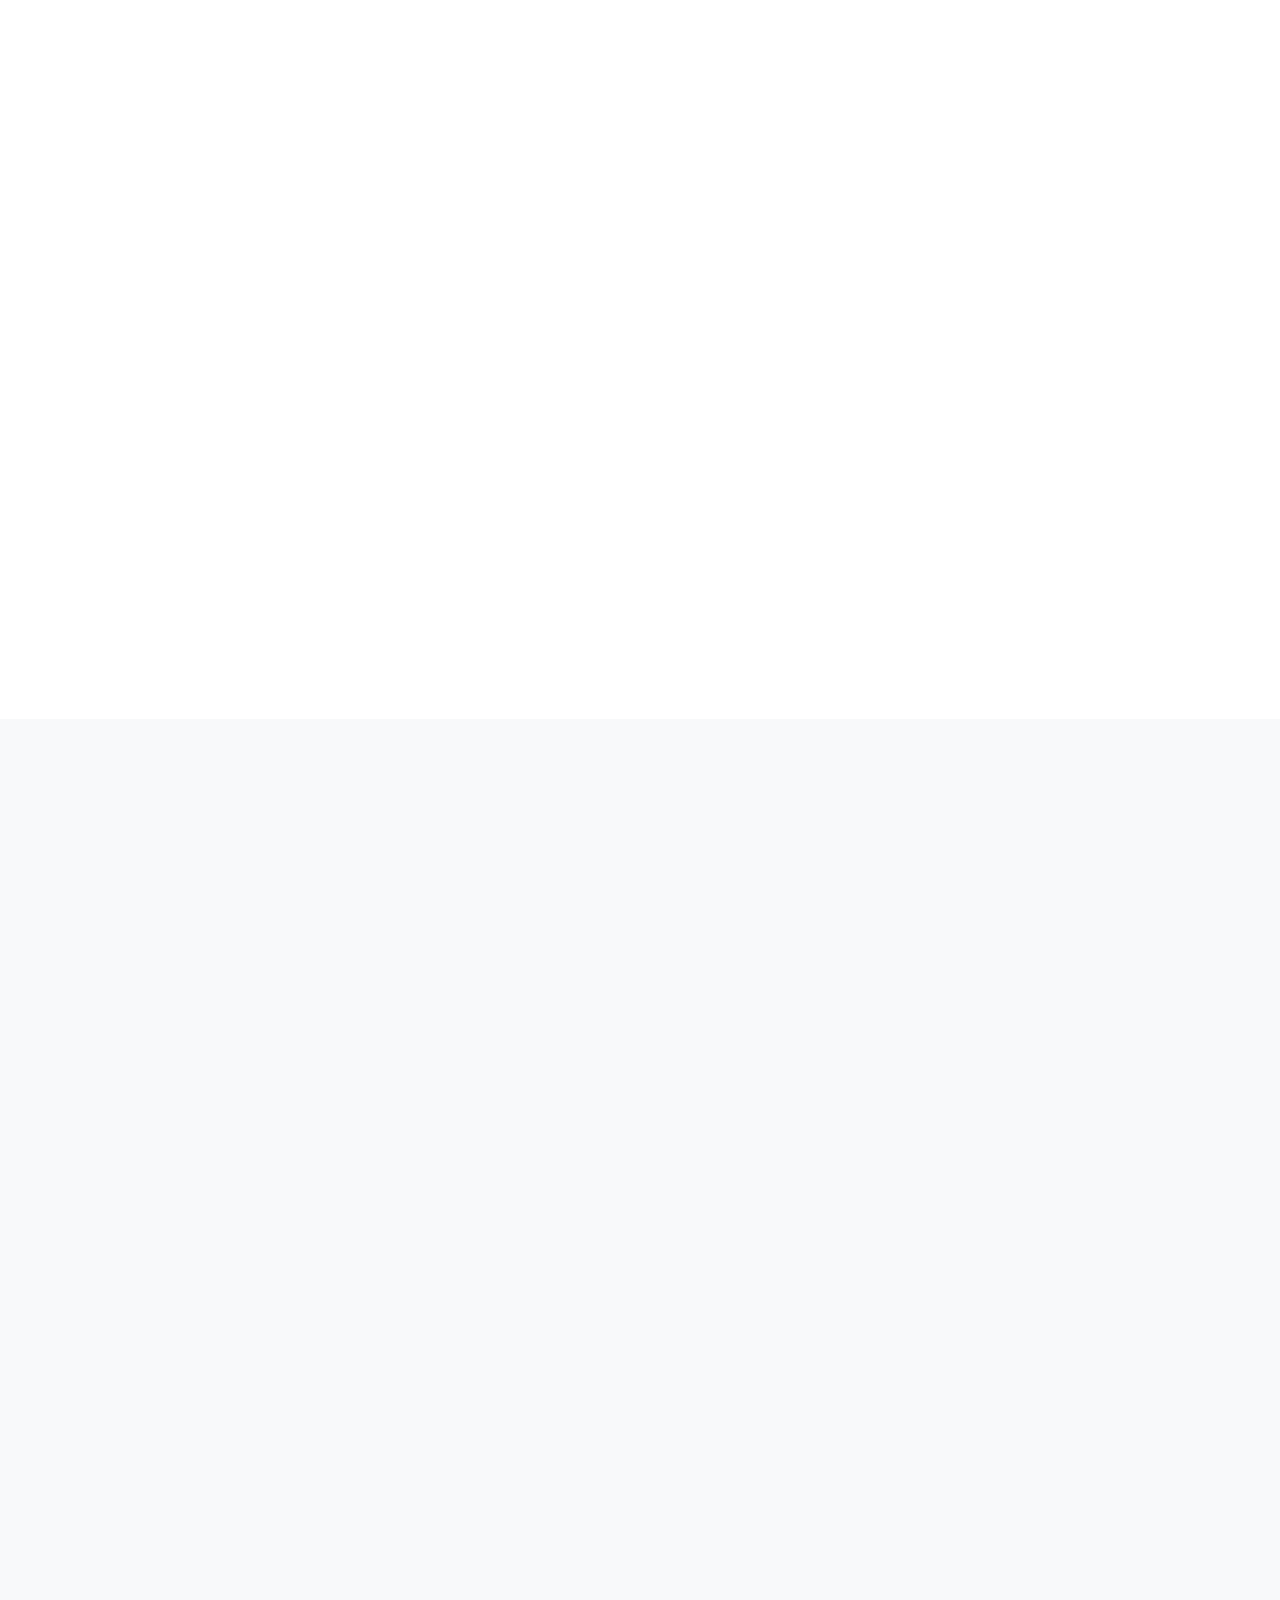
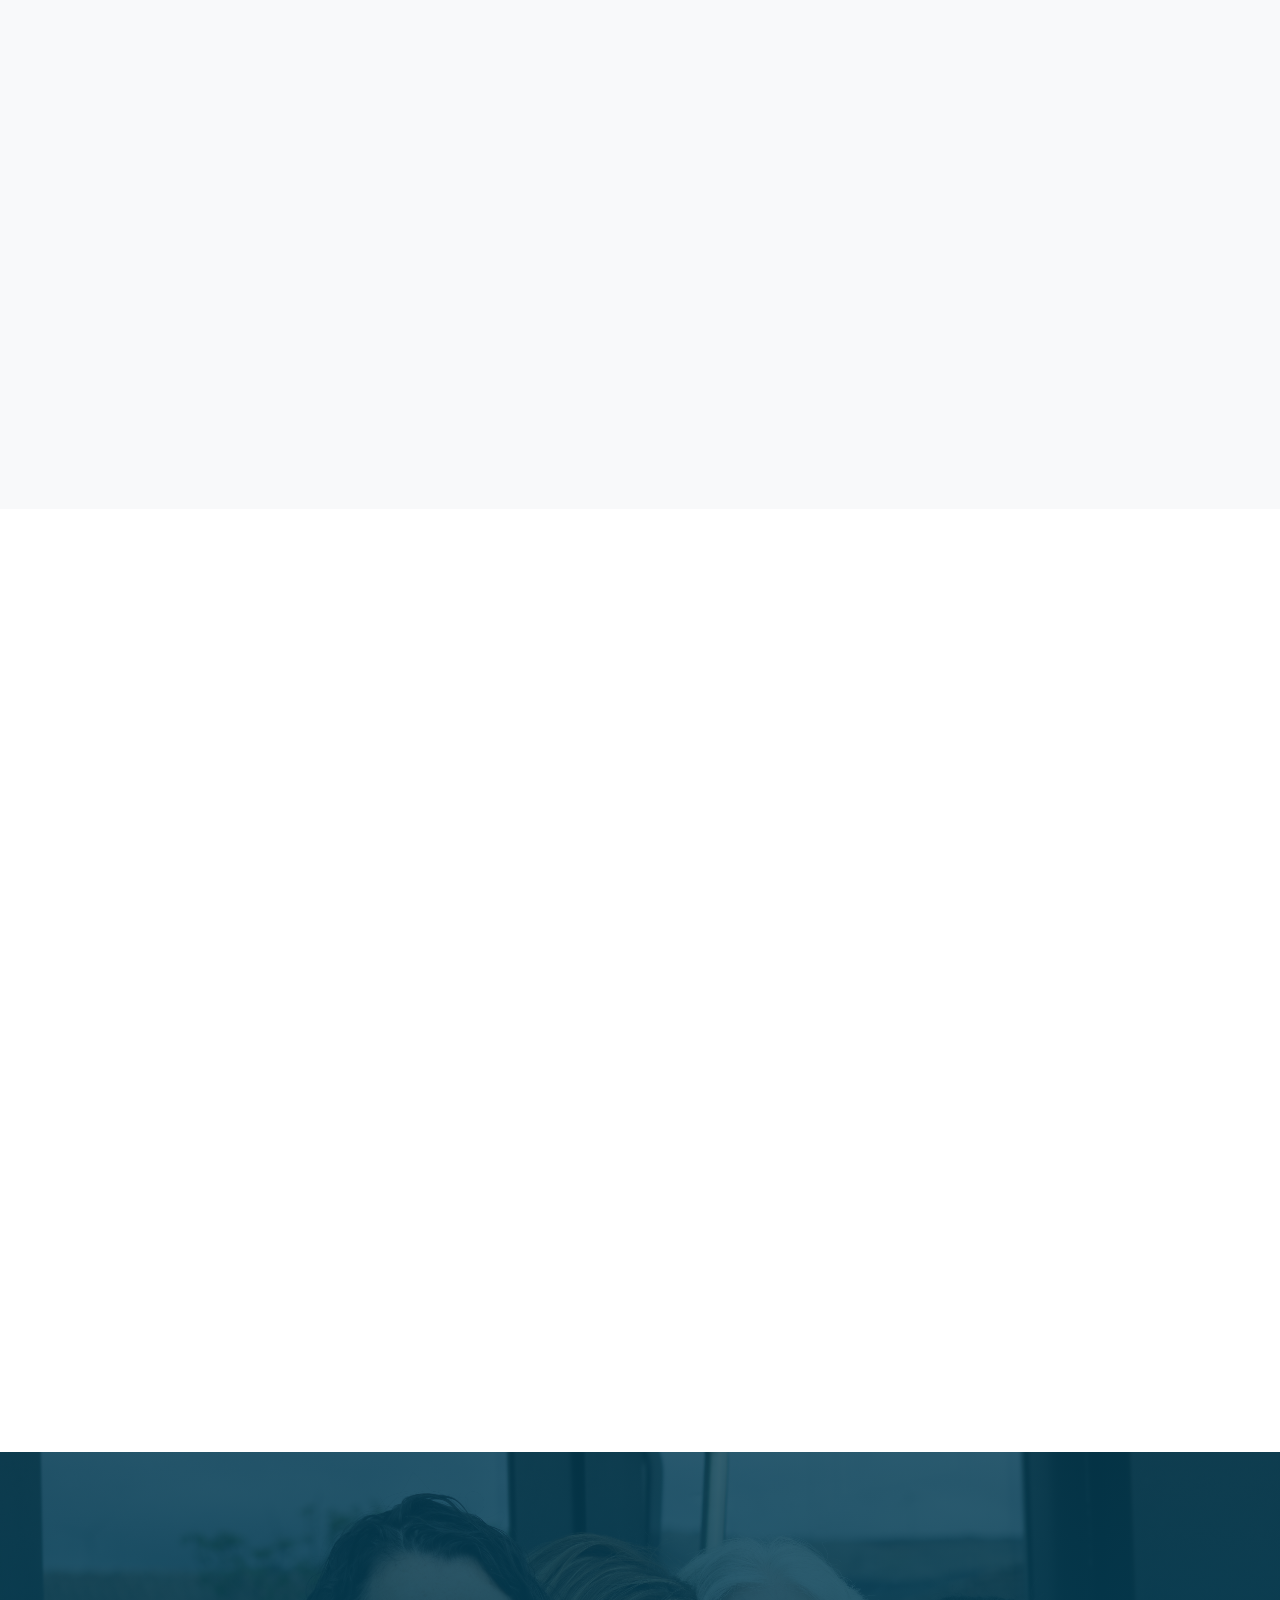
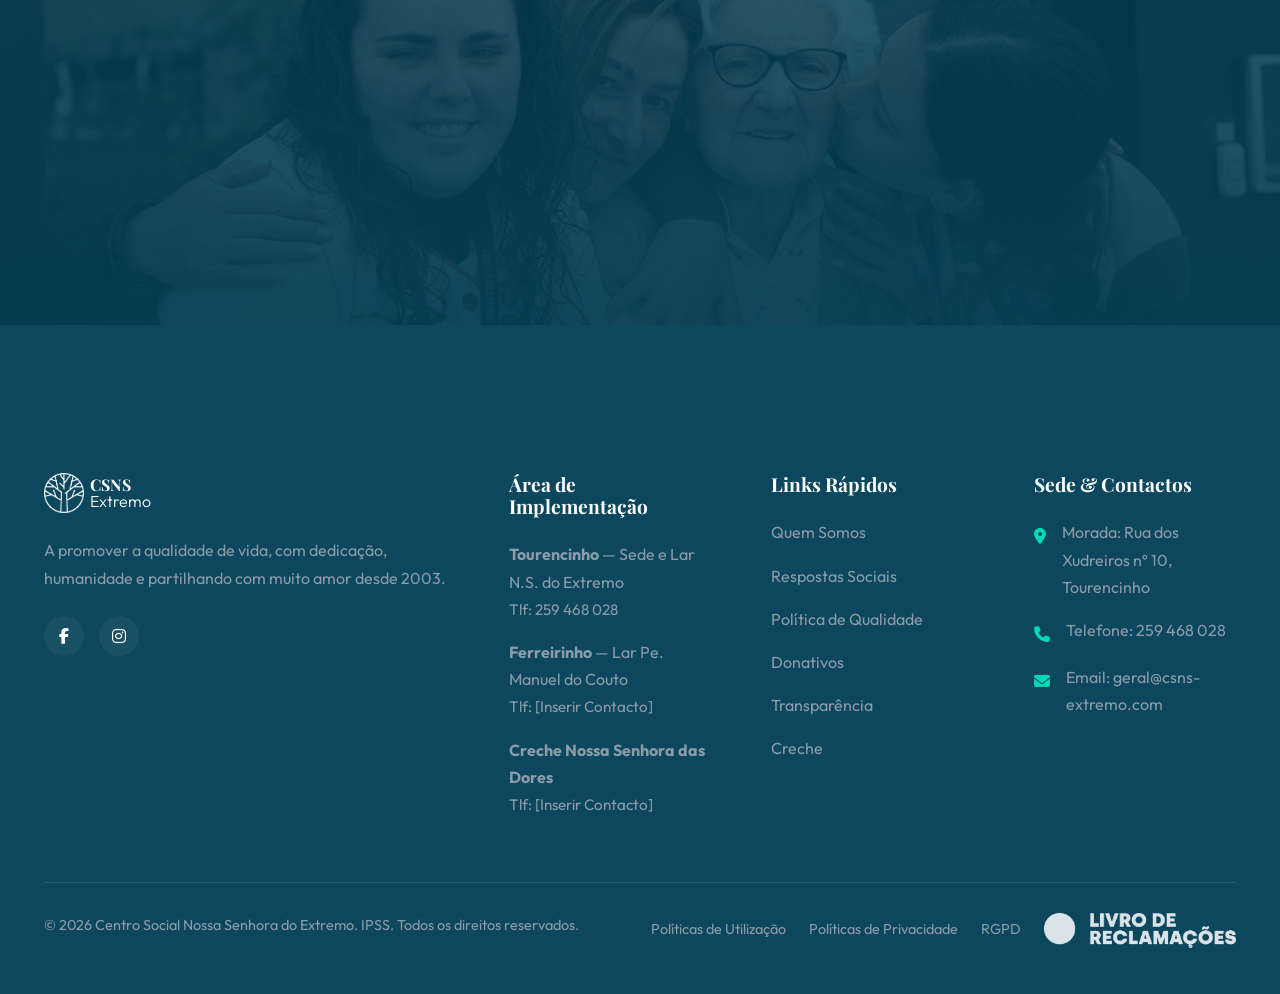
==== commit db6cf7db: "Renomeia a seccao de Mediateca para Fotos, simplifica a descricao e estiliza o botao como btn-navy" ====
--- a/index.html
+++ b/index.html
@@ -490,8 +490,8 @@
                         <img src="images/foto6.jpg" alt="Mediateca" class="card-img-top">
                     </div>
                     <div class="c-card-body">
-                        <h3 class="serif-title text-navy">Mediateca</h3>
-                        <p>Acompanhe as nossas Notícias, Galeria de Fotos, Vídeos e as nossas participações televisivas na nossa Mediateca.</p>
+                        <h3 class="serif-title text-navy">Fotos</h3>
+                        <p>Explore a nossa galeria de fotos e momentos do dia a dia da nossa instituição.</p>
                         <a href="mediateca.html" class="btn btn-navy mt-4 w-100 text-center">Visitar Mediateca</a>
                     </div>
                 </div>
--- a/style.css
+++ b/style.css
@@ -261,6 +261,16 @@
 
 .btn-teal:hover {
     background-color: var(--navy);
+}
+
+.btn-navy {
+    background-color: var(--navy);
+    color: var(--text-white);
+}
+
+.btn-navy:hover {
+    background-color: var(--teal);
+    color: var(--navy-dark);
 }
 
 .btn-teal-outline {
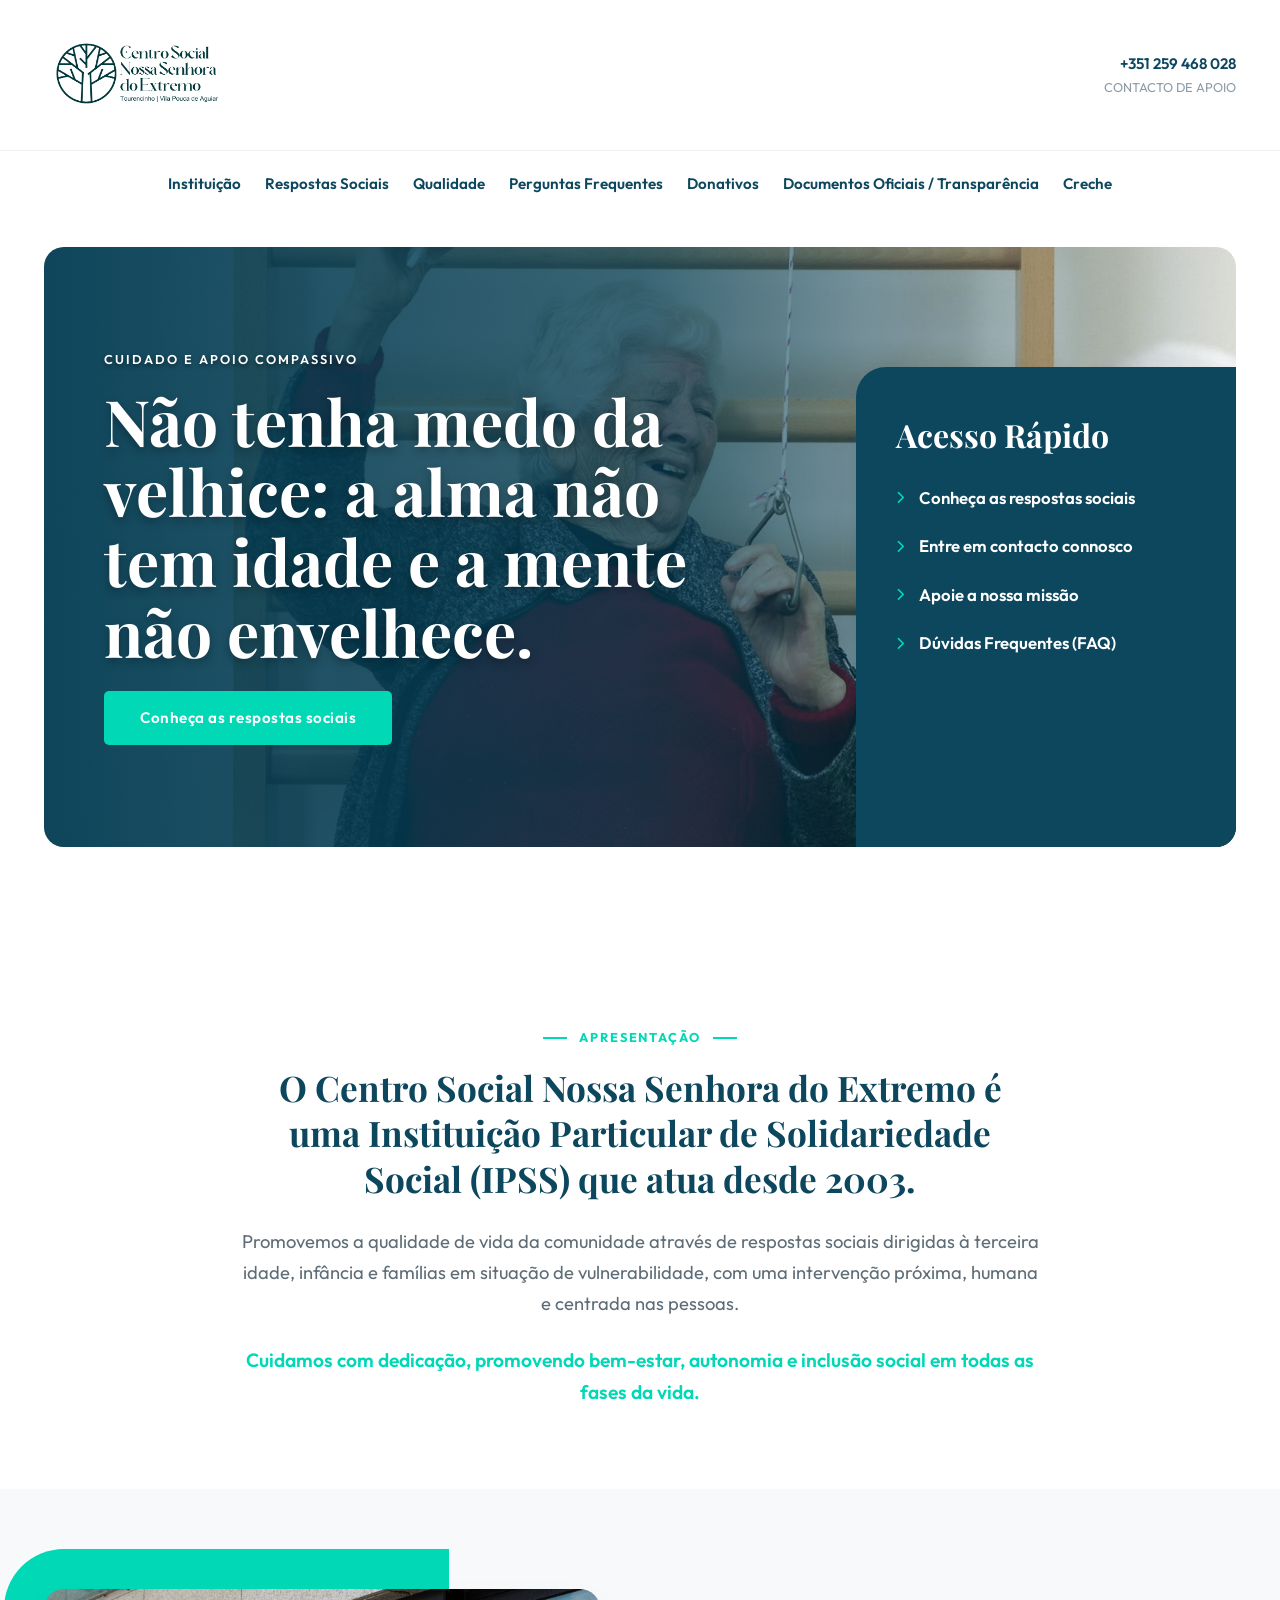
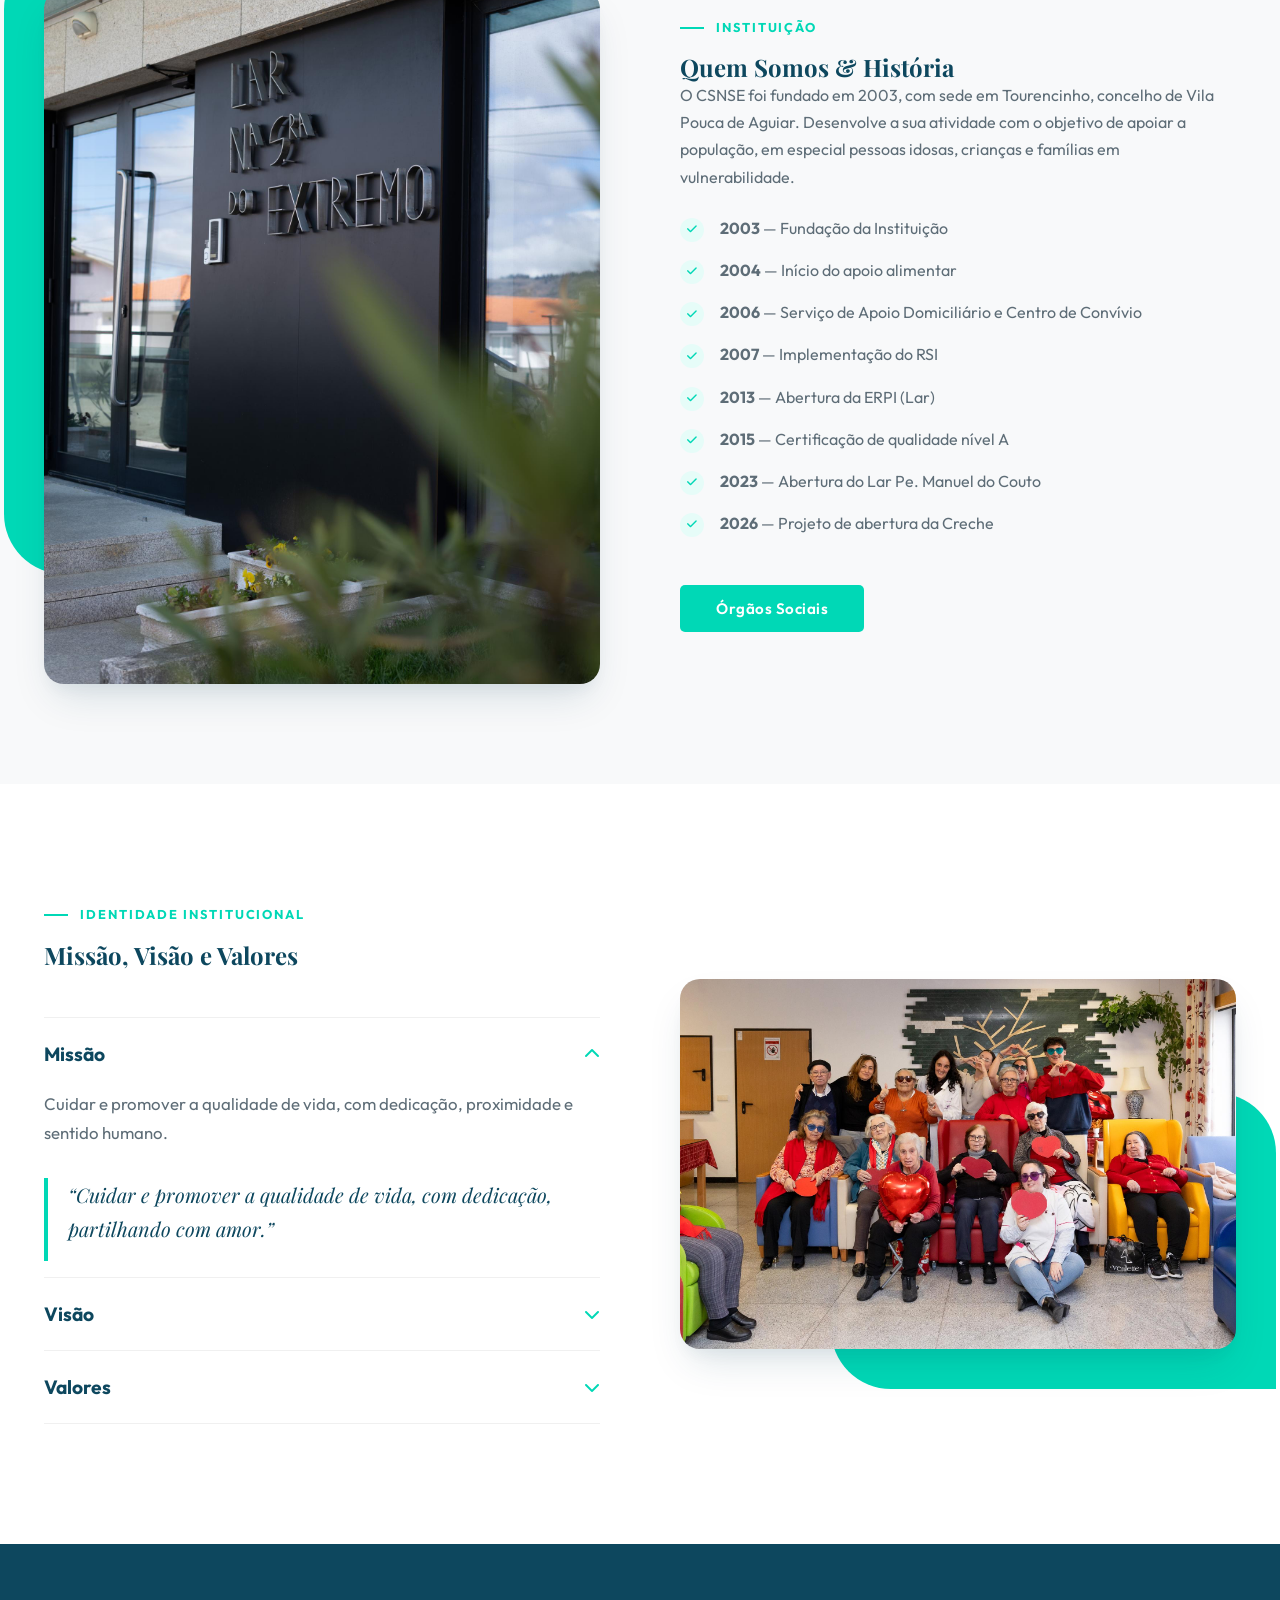
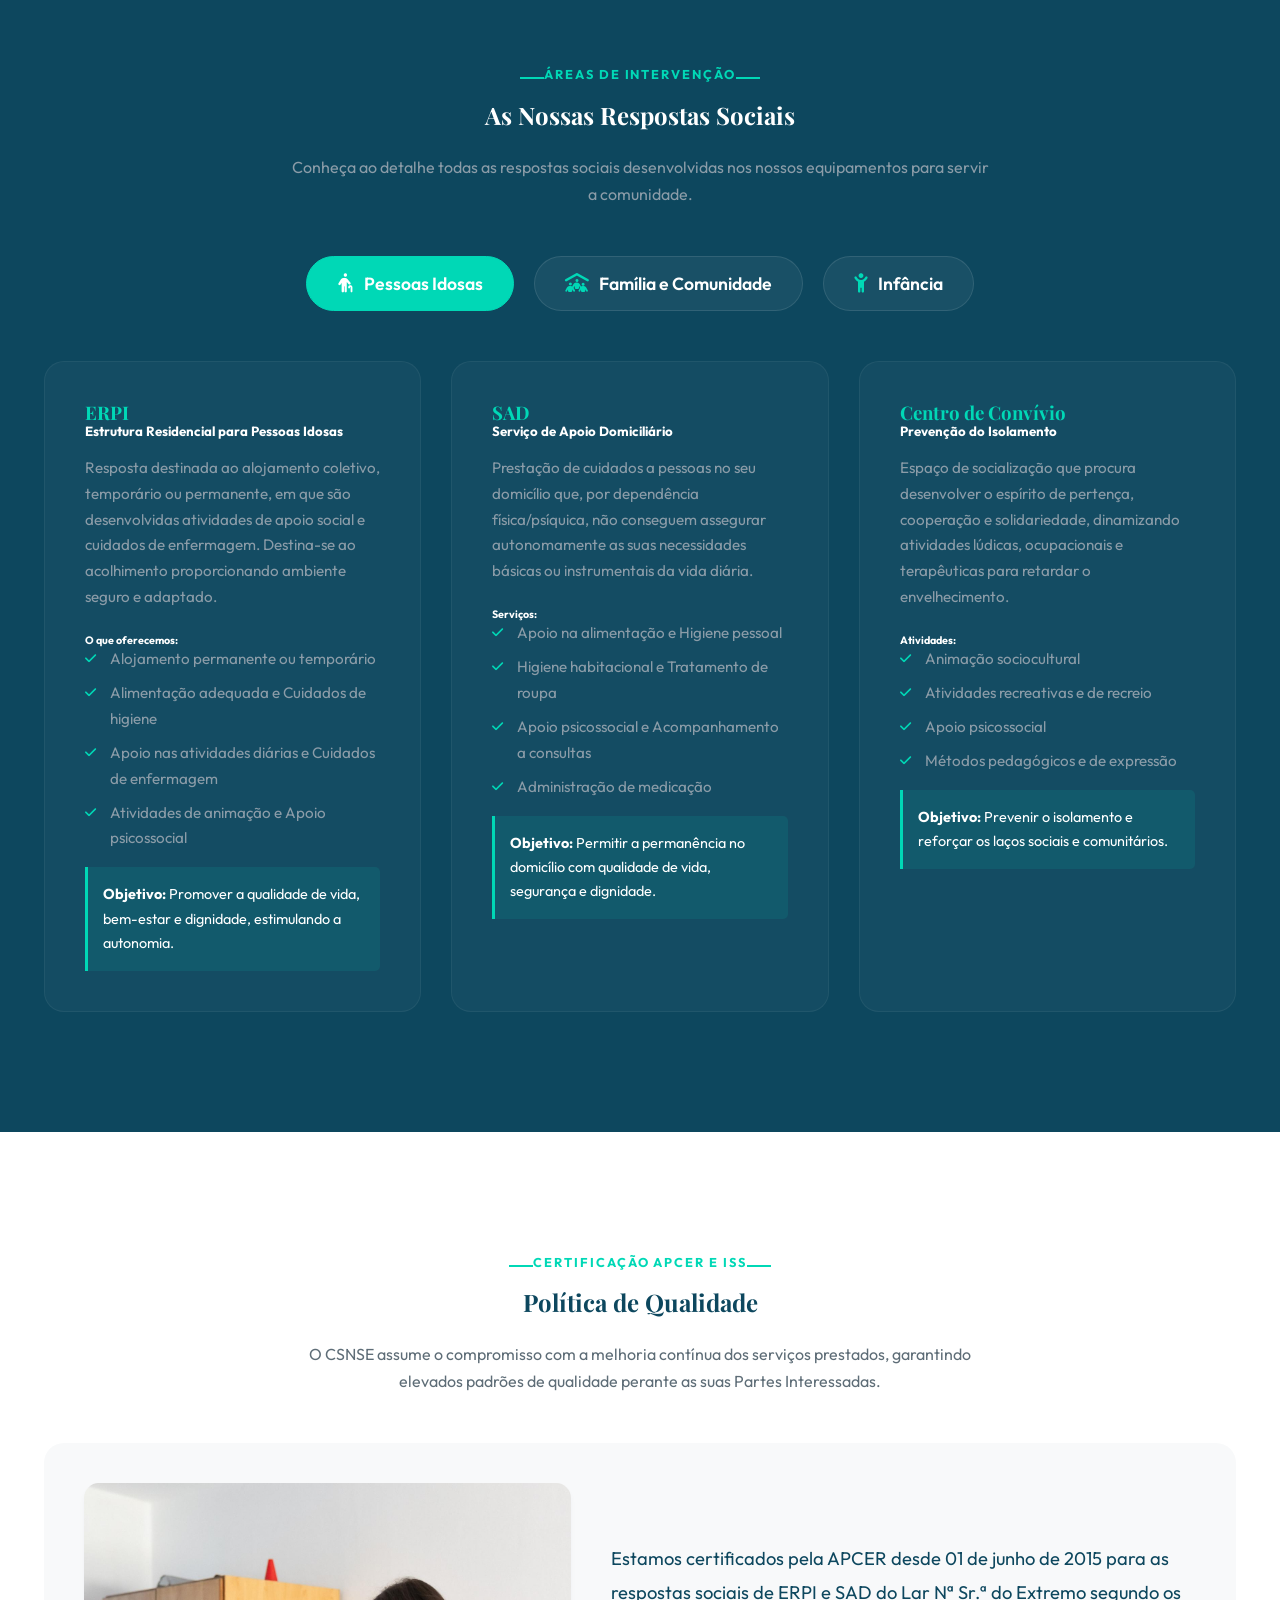
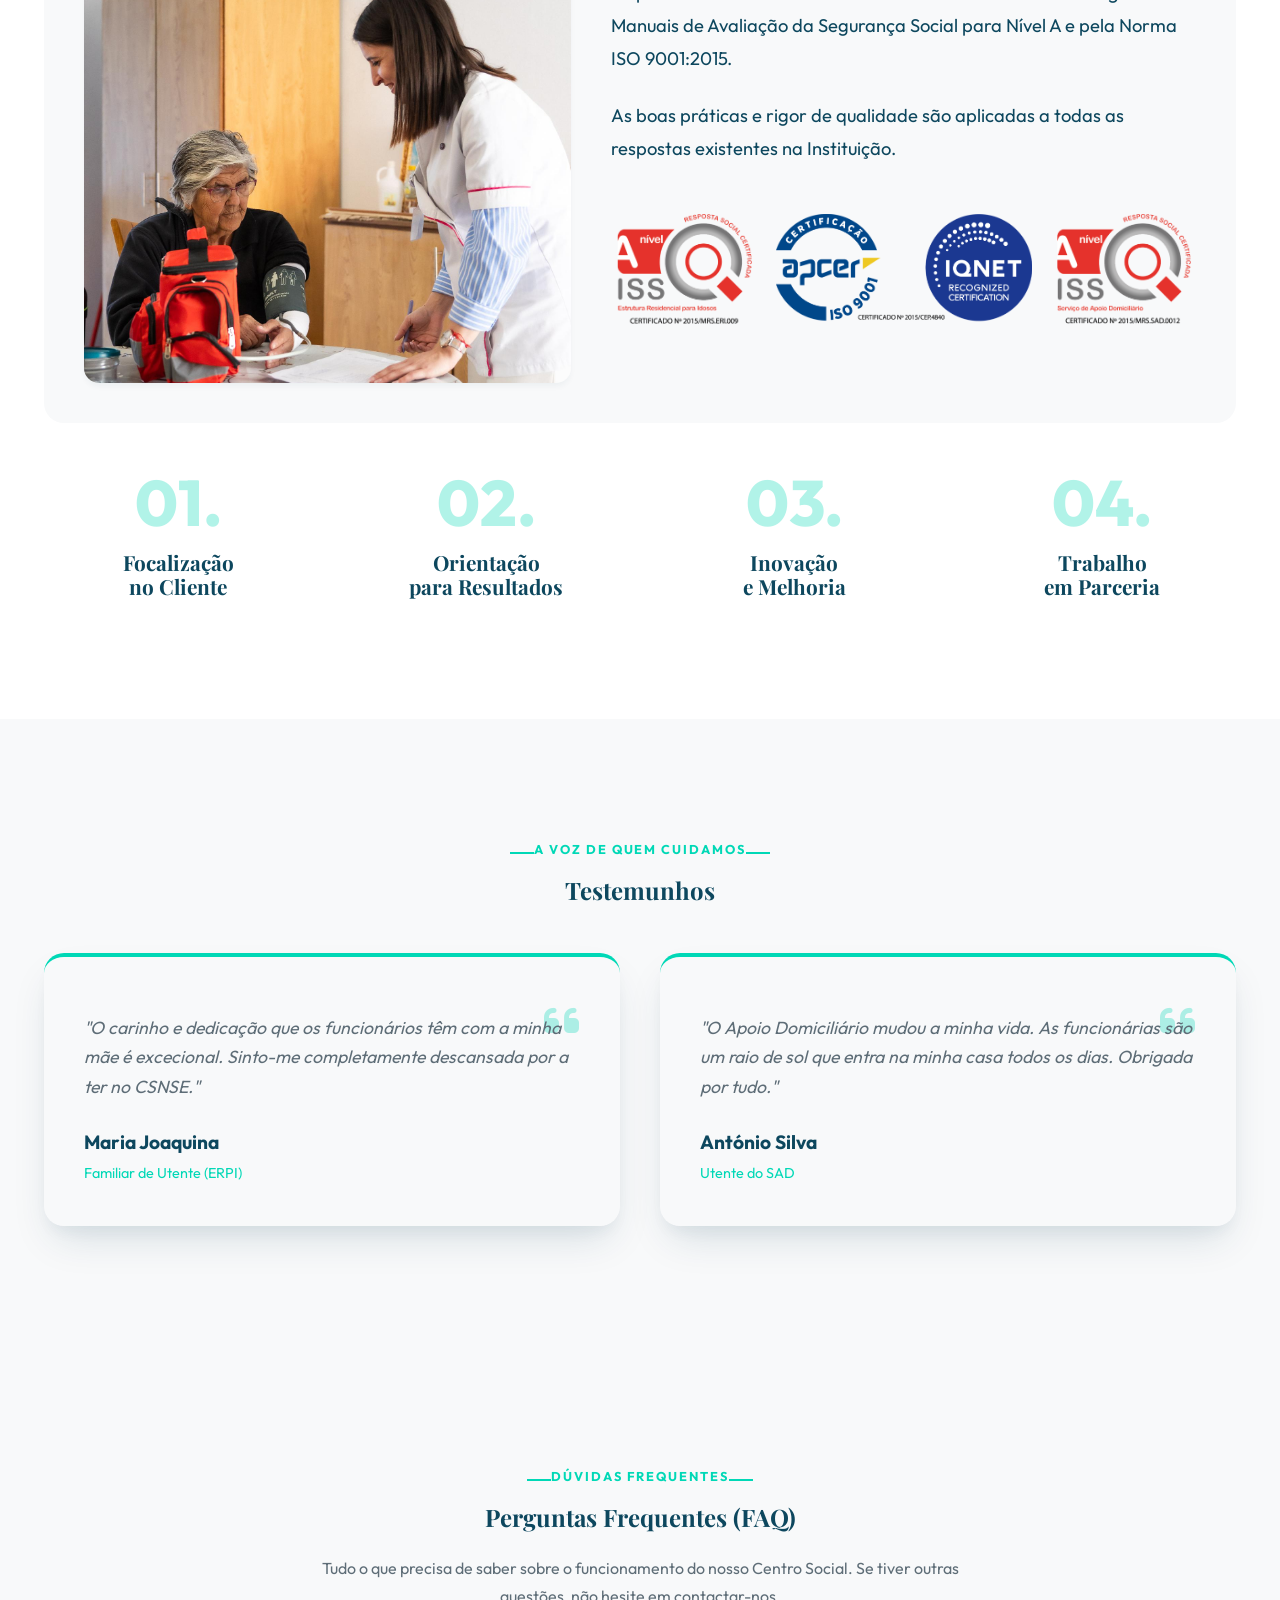
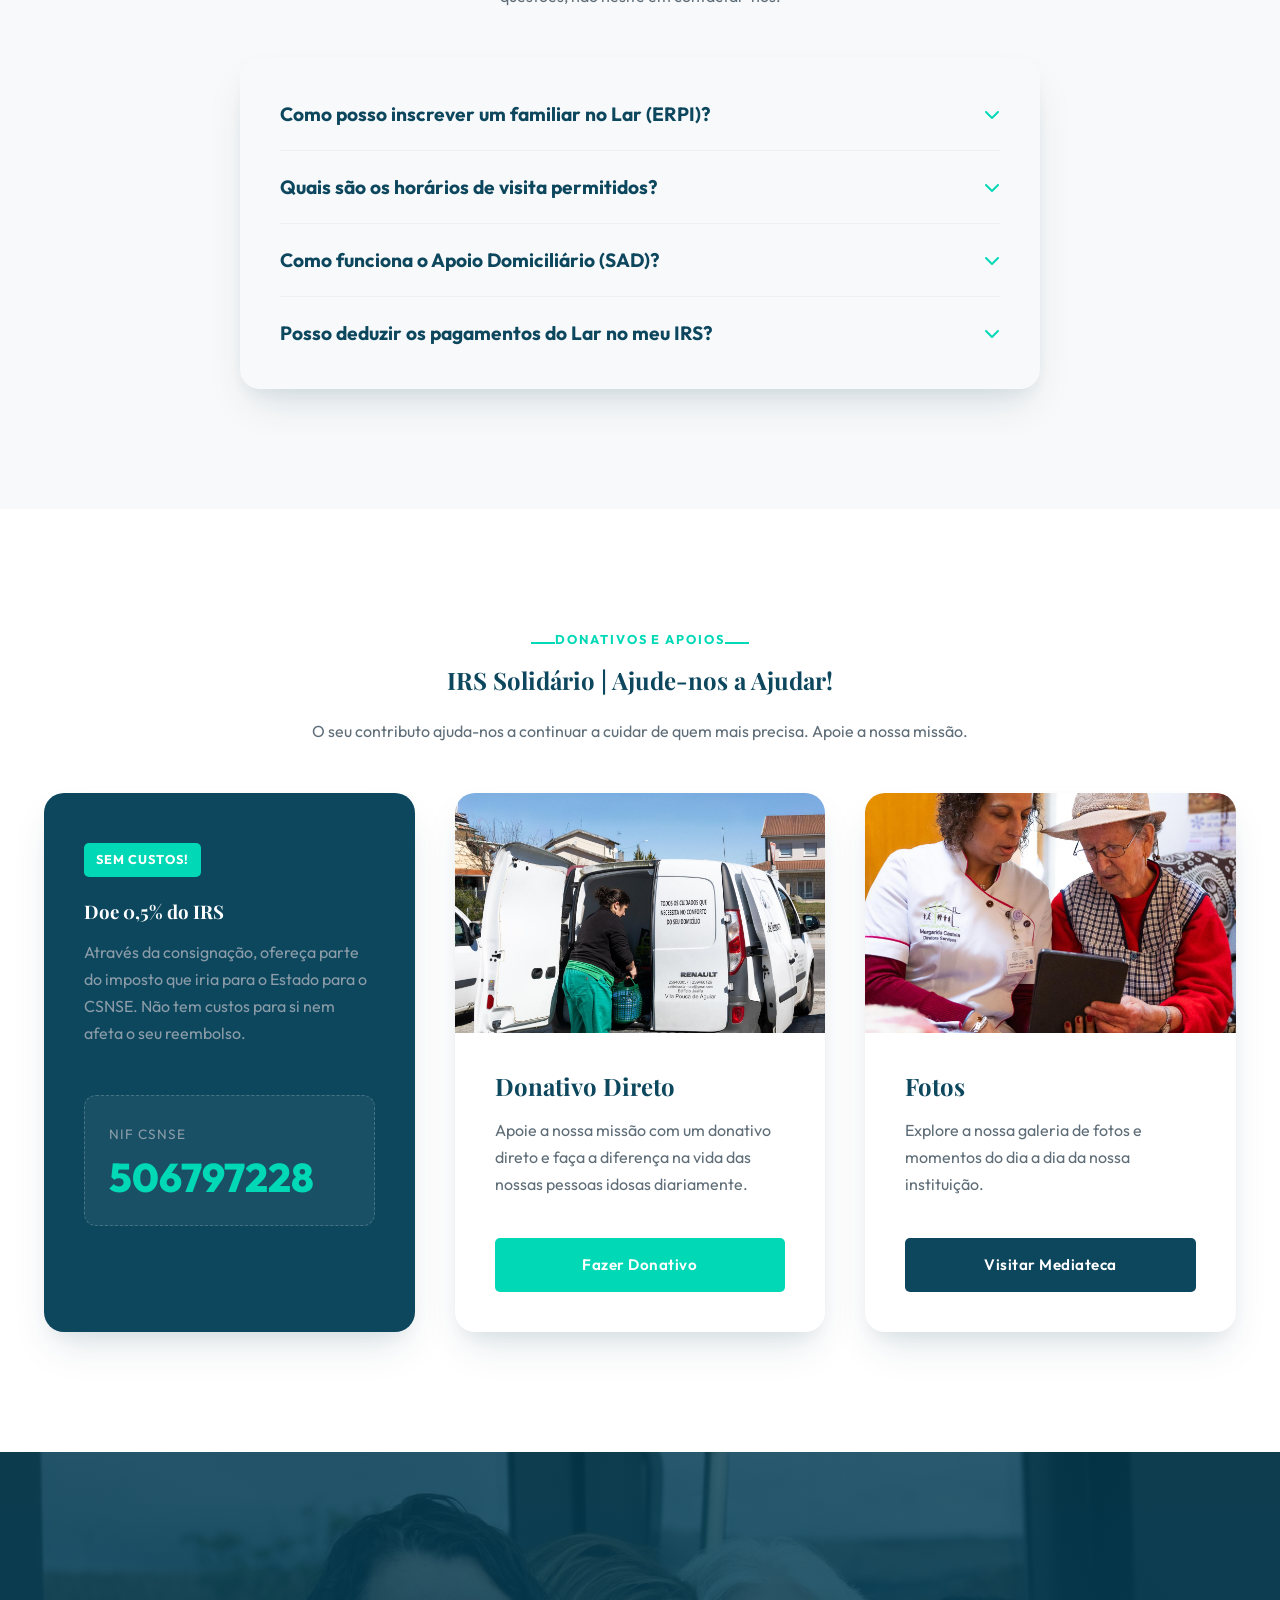
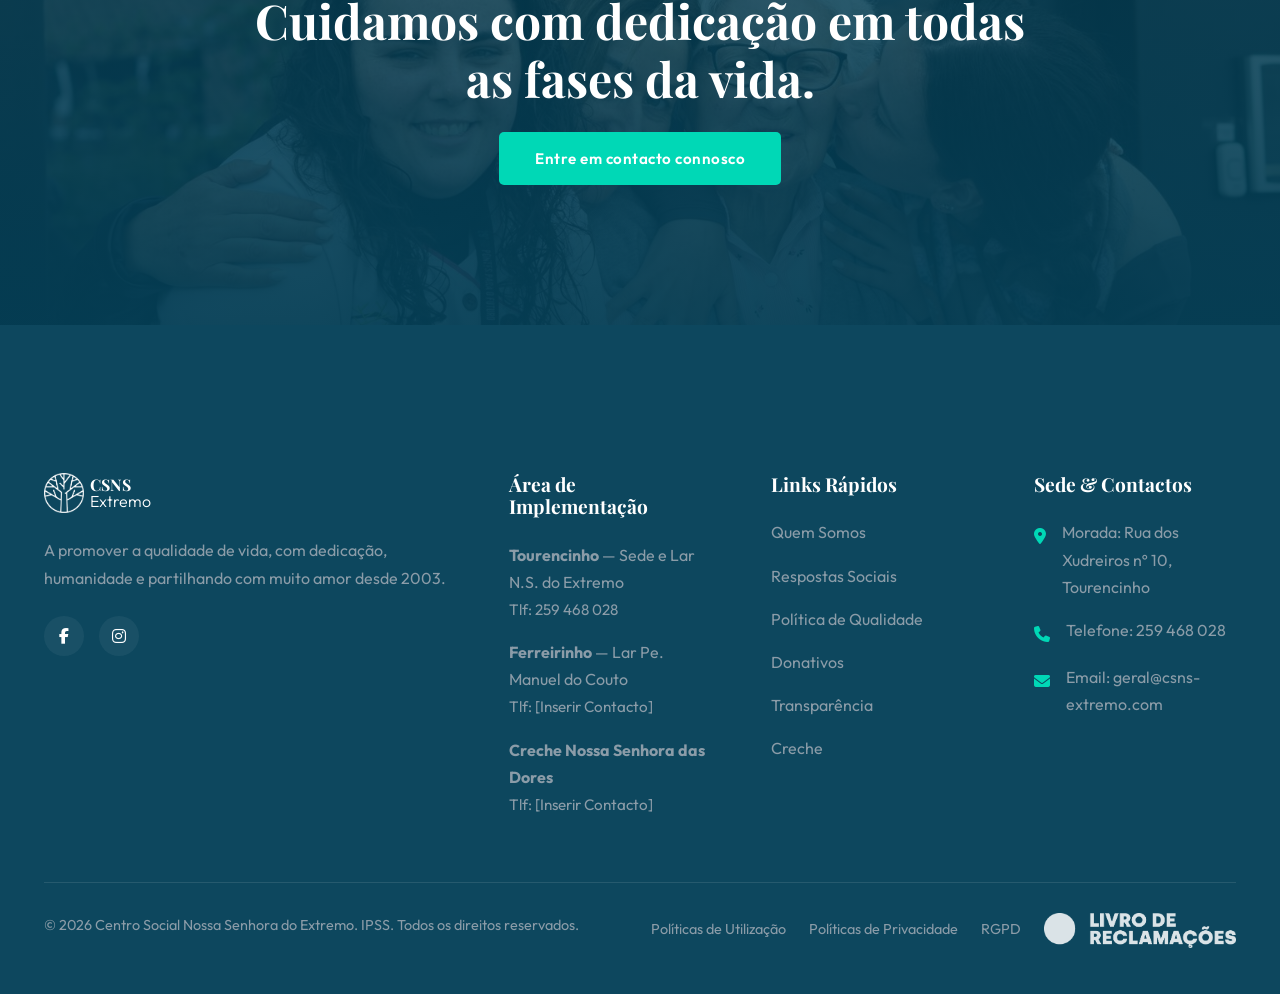
==== commit a0dc3a26: "Substitui imagem e placeholder de Orgaos Sociais por tabelas HTML estilizadas e responsivas com os d" ====
--- a/index.html
+++ b/index.html
@@ -602,15 +602,88 @@
     <div class="custom-modal-overlay" id="orgaosModal">
         <div class="custom-modal" style="max-width: 800px; width: 95%;">
             <button class="close-modal" id="closeOrgaosModal"><i class="fa-solid fa-xmark"></i></button>
-            <div class="modal-header">
+            <div class="modal-header" style="border-bottom: 1px solid var(--border-color); padding-bottom: 15px; margin-bottom: 15px;">
                 <h3 class="serif-title text-navy">Órgãos Sociais</h3>
             </div>
-            <div class="modal-body text-center">
-                <div id="orgaosModalPlaceholder" style="display: none; padding: 40px 20px; border: 2px dashed var(--border-color); border-radius: 8px;">
-                    <i class="fa-regular fa-image" style="font-size: 3rem; color: var(--text-light); margin-bottom: 15px; display: block;"></i>
-                    <p style="color: var(--text-main); font-weight: 500; margin-bottom: 5px;">Imagem dos Órgãos Sociais</p>
-                </div>
-                <img id="orgaosModalImg" src="images/orgaos_sociais.png" alt="Órgãos Sociais" style="width: 100%; height: auto; border-radius: 8px; box-shadow: var(--shadow-md); display: block; margin: 0 auto;">
+            <div class="modal-body" style="max-height: 70vh; overflow-y: auto; padding-right: 5px;">
+                <div class="orgaos-container">
+                    <!-- Assembleia Geral -->
+                    <div class="orgaos-section">
+                        <h4 class="orgaos-section-title">ASSEMBLEIA GERAL</h4>
+                        <div class="orgaos-table">
+                            <div class="orgaos-row header">
+                                <div class="orgaos-col name-col">NOME</div>
+                                <div class="orgaos-col role-col">FUNÇÃO</div>
+                            </div>
+                            <div class="orgaos-row">
+                                <div class="orgaos-col name-col">MANUEL AGOSTINHO BORGES MACHADO</div>
+                                <div class="orgaos-col role-col">PRESIDENTE</div>
+                            </div>
+                            <div class="orgaos-row">
+                                <div class="orgaos-col name-col">ANTÓNIO RAPOSO MOTA</div>
+                                <div class="orgaos-col role-col">1º SECRETÁRIO</div>
+                            </div>
+                            <div class="orgaos-row">
+                                <div class="orgaos-col name-col">JOSÉ MANUEL LAMEIRA CARREIRA</div>
+                                <div class="orgaos-col role-col">2º SECRETÁRIO</div>
+                            </div>
+                        </div>
+                    </div>
+
+                    <!-- Direção -->
+                    <div class="orgaos-section">
+                        <h4 class="orgaos-section-title">DIREÇÃO</h4>
+                        <div class="orgaos-table">
+                            <div class="orgaos-row header">
+                                <div class="orgaos-col name-col">NOME</div>
+                                <div class="orgaos-col role-col">FUNÇÃO</div>
+                            </div>
+                            <div class="orgaos-row">
+                                <div class="orgaos-col name-col">CARLOS SILVINO RODRIGUES MACHADO</div>
+                                <div class="orgaos-col role-col">PRESIDENTE</div>
+                            </div>
+                            <div class="orgaos-row">
+                                <div class="orgaos-col name-col">LETÍCIA LAMEIRA CARRIL FARIA</div>
+                                <div class="orgaos-col role-col">VICE-PRESIDENTE</div>
+                            </div>
+                            <div class="orgaos-row">
+                                <div class="orgaos-col name-col">PEDRO JORGE CARREIRA CARRIL</div>
+                                <div class="orgaos-col role-col">SECRETÁRIO</div>
+                            </div>
+                            <div class="orgaos-row">
+                                <div class="orgaos-col name-col">MARIA ELISABETE LAMEIRA CARREIRA</div>
+                                <div class="orgaos-col role-col">TESOUREIRA</div>
+                            </div>
+                            <div class="orgaos-row">
+                                <div class="orgaos-col name-col">JOANA FILIPA COSTA BORGES</div>
+                                <div class="orgaos-col role-col">VOGAL</div>
+                            </div>
+                        </div>
+                    </div>
+
+                    <!-- Conselho Fiscal -->
+                    <div class="orgaos-section">
+                        <h4 class="orgaos-section-title">CONSELHO FISCAL</h4>
+                        <div class="orgaos-table">
+                            <div class="orgaos-row header">
+                                <div class="orgaos-col name-col">NOME</div>
+                                <div class="orgaos-col role-col">FUNÇÃO</div>
+                            </div>
+                            <div class="orgaos-row">
+                                <div class="orgaos-col name-col">MARIA ELISABETE DIAS MACHADO BARREIRO</div>
+                                <div class="orgaos-col role-col">PRESIDENTE</div>
+                            </div>
+                            <div class="orgaos-row">
+                                <div class="orgaos-col name-col">SANDRA CRISTINA CARRIL DA COSTA</div>
+                                <div class="orgaos-col role-col">1º VOGAL</div>
+                            </div>
+                            <div class="orgaos-row">
+                                <div class="orgaos-col name-col">JOSÉ MANUEL LAMEIRA RODRIGUES</div>
+                                <div class="orgaos-col role-col">2º VOGAL</div>
+                            </div>
+                        </div>
+                    </div>
+                </div>
             </div>
         </div>
     </div>
--- a/style.css
+++ b/style.css
@@ -1824,3 +1824,94 @@
 .livro-rec:hover {
     opacity: 1;
 }
+
+/* Órgãos Sociais Modal Styling */
+.orgaos-container {
+    text-align: left;
+    margin-top: 10px;
+    font-family: 'Outfit', sans-serif;
+}
+
+.orgaos-section {
+    margin-bottom: 25px;
+}
+
+.orgaos-section:last-child {
+    margin-bottom: 5px;
+}
+
+.orgaos-section-title {
+    font-family: 'Playfair Display', serif;
+    font-size: 1.15rem;
+    color: var(--navy);
+    margin-bottom: 10px;
+    text-align: center;
+    letter-spacing: 1px;
+    font-weight: 700;
+}
+
+.orgaos-table {
+    border-radius: 6px;
+    overflow: hidden;
+    box-shadow: var(--shadow-sm);
+    border: 1px solid var(--border-color);
+}
+
+.orgaos-row {
+    display: flex;
+    justify-content: space-between;
+    align-items: center;
+    border-bottom: 1px solid var(--border-color);
+    background-color: var(--bg-white);
+    transition: background-color 0.2s ease;
+}
+
+.orgaos-row:last-child {
+    border-bottom: none;
+}
+
+.orgaos-row:hover:not(.header) {
+    background-color: var(--bg-light);
+}
+
+.orgaos-row.header {
+    background-color: #a2d169; /* Verde oliva suave da imagem original */
+    color: var(--navy-dark);
+    font-weight: 700;
+    letter-spacing: 0.5px;
+    border-bottom: 2px solid rgba(0,0,0,0.05);
+}
+
+.orgaos-col {
+    padding: 12px 18px;
+    font-size: 0.9rem;
+}
+
+.name-col {
+    flex: 2;
+    font-weight: 500;
+    color: var(--navy-dark);
+}
+
+.role-col {
+    flex: 1.2;
+    text-align: right;
+    color: var(--text-main);
+    font-weight: 600;
+}
+
+.orgaos-row.header .role-col {
+    color: var(--navy-dark);
+}
+
+/* Responsividade para tabelas */
+@media (max-width: 576px) {
+    .orgaos-col {
+        padding: 8px 12px;
+        font-size: 0.8rem;
+    }
+    .orgaos-section-title {
+        font-size: 1rem;
+    }
+}
+
